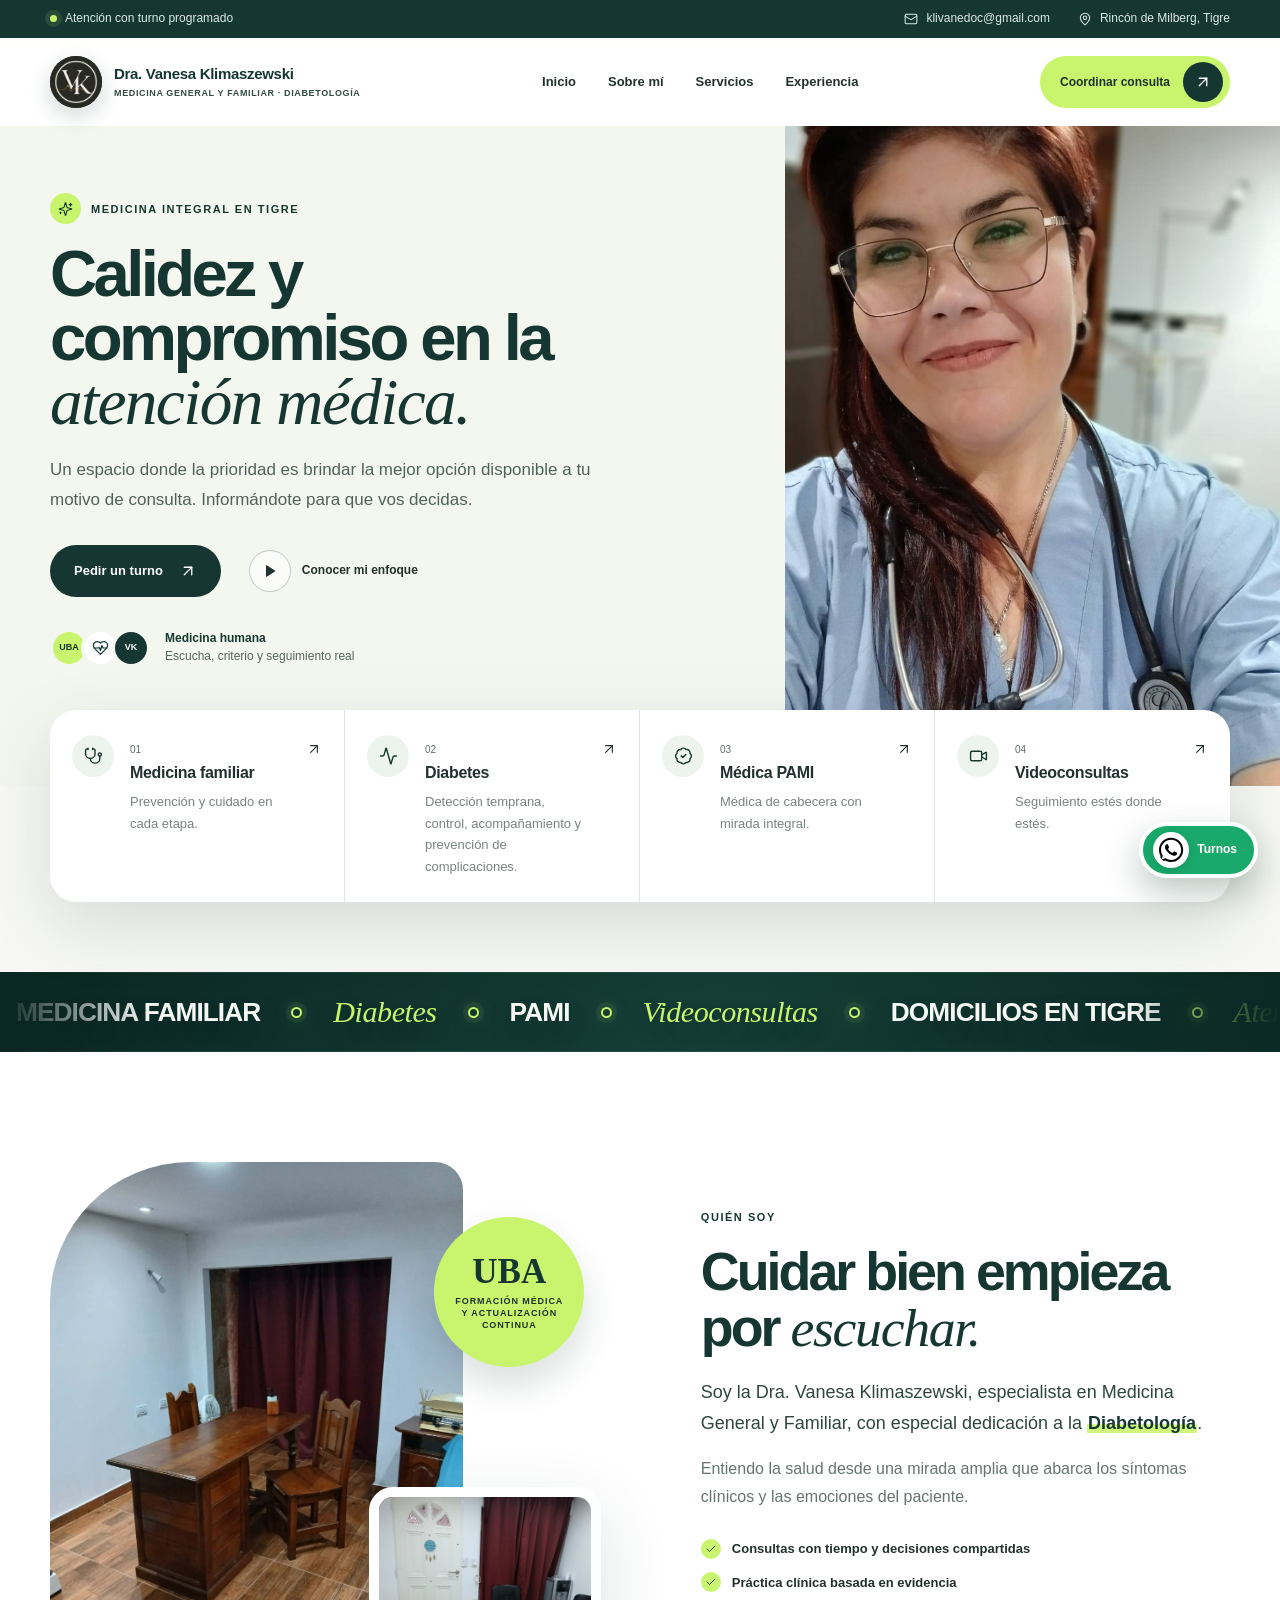
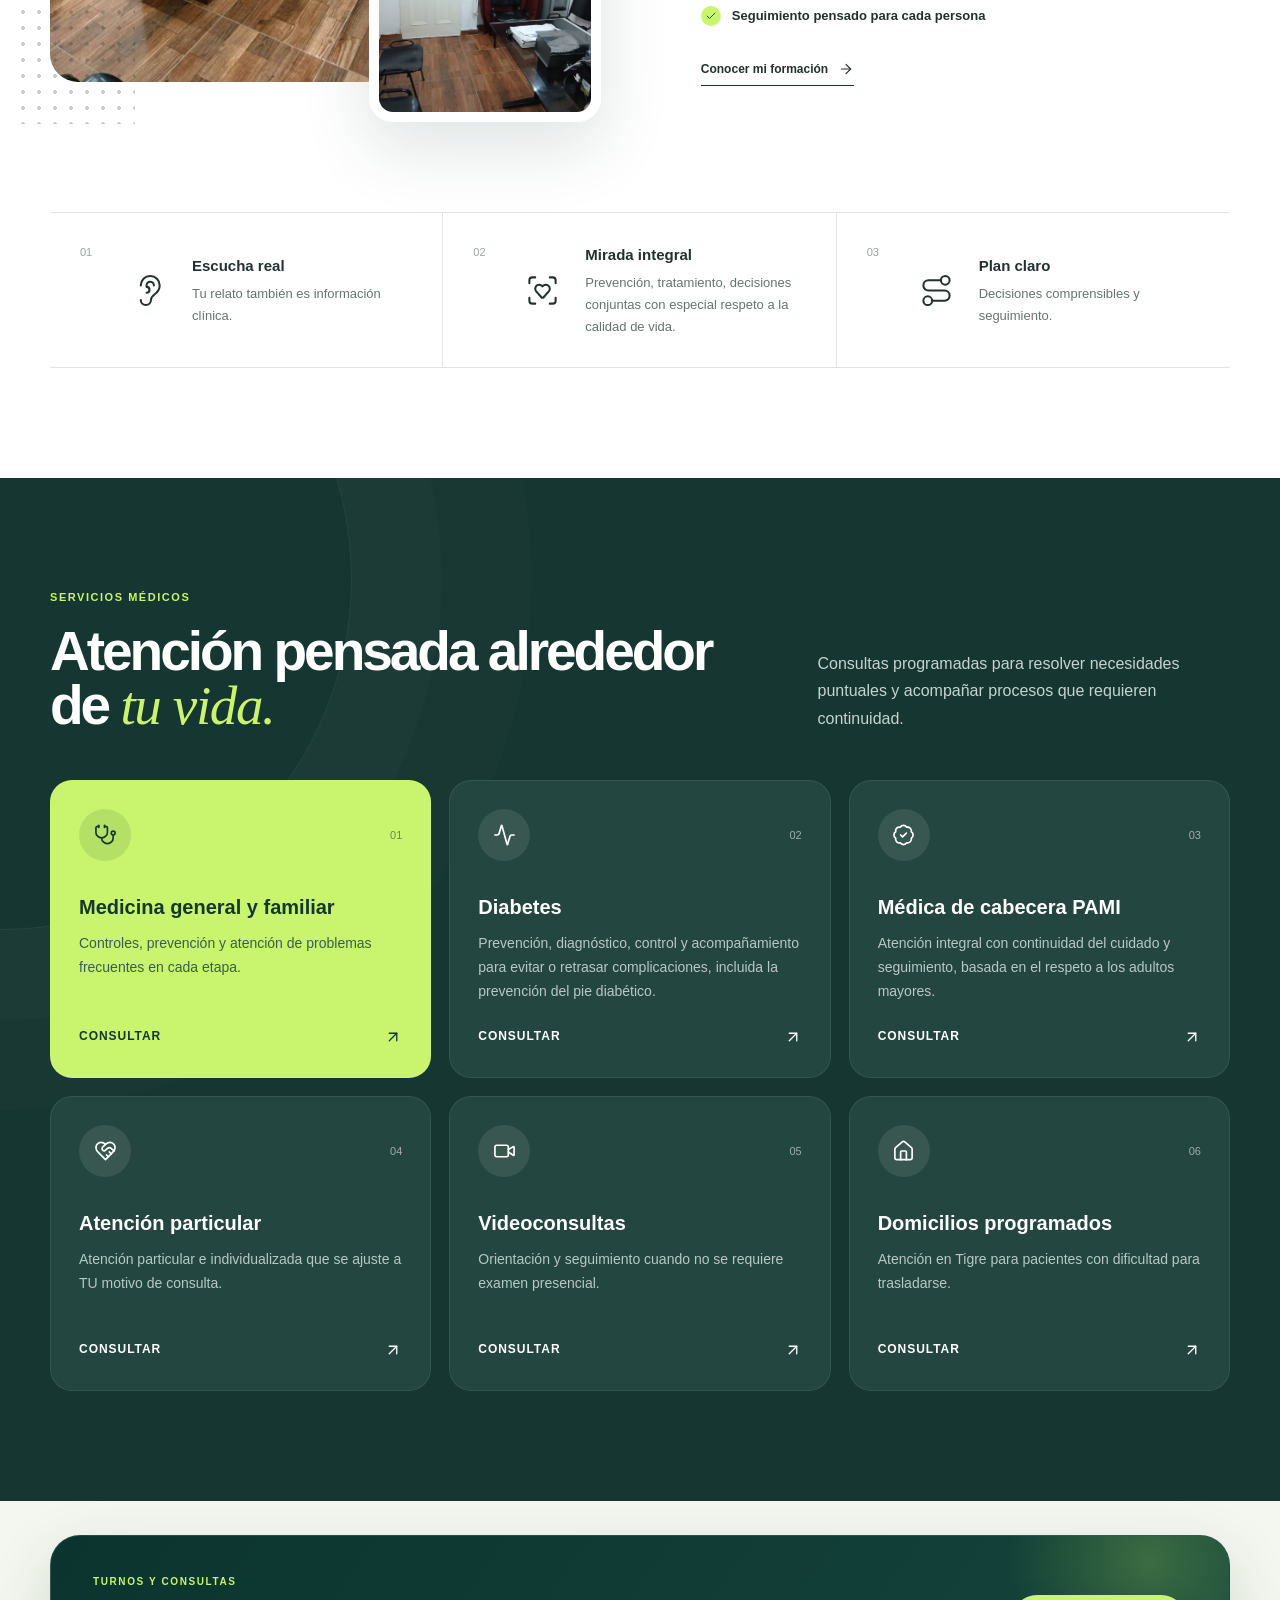
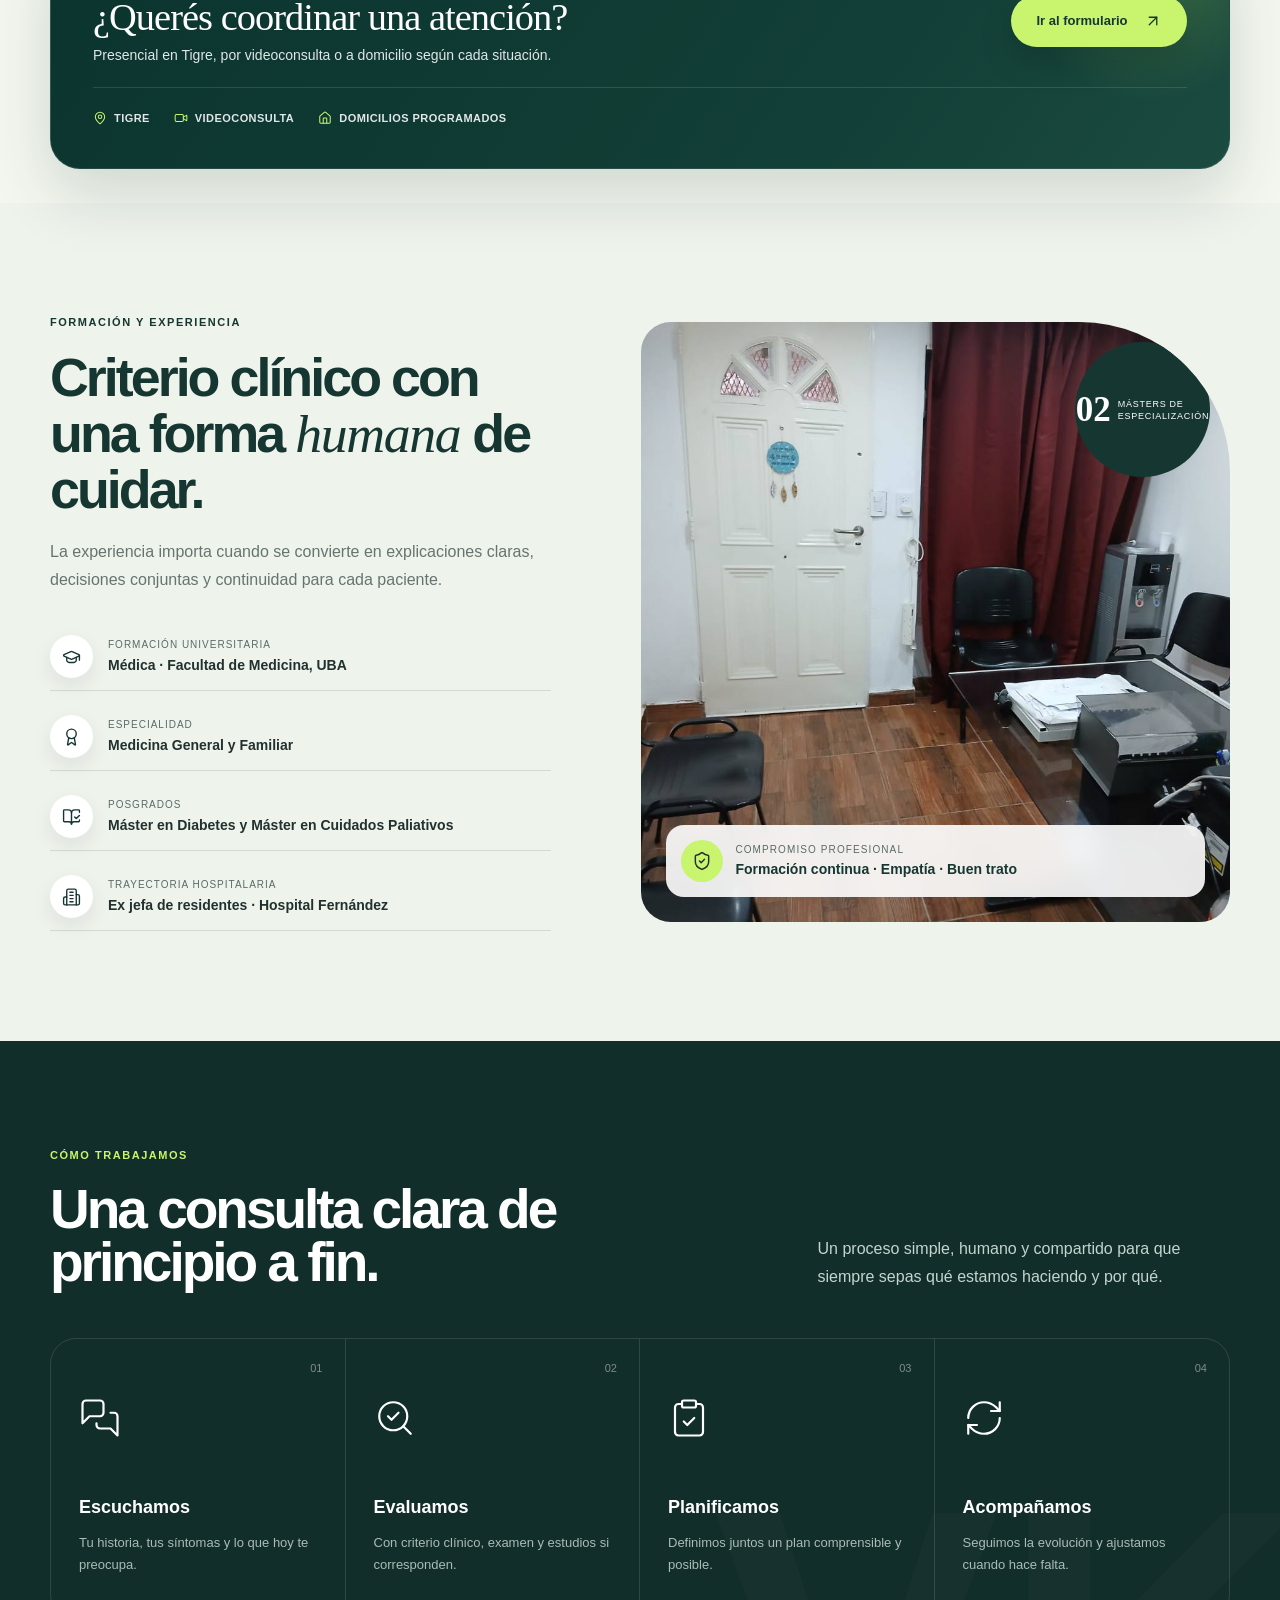
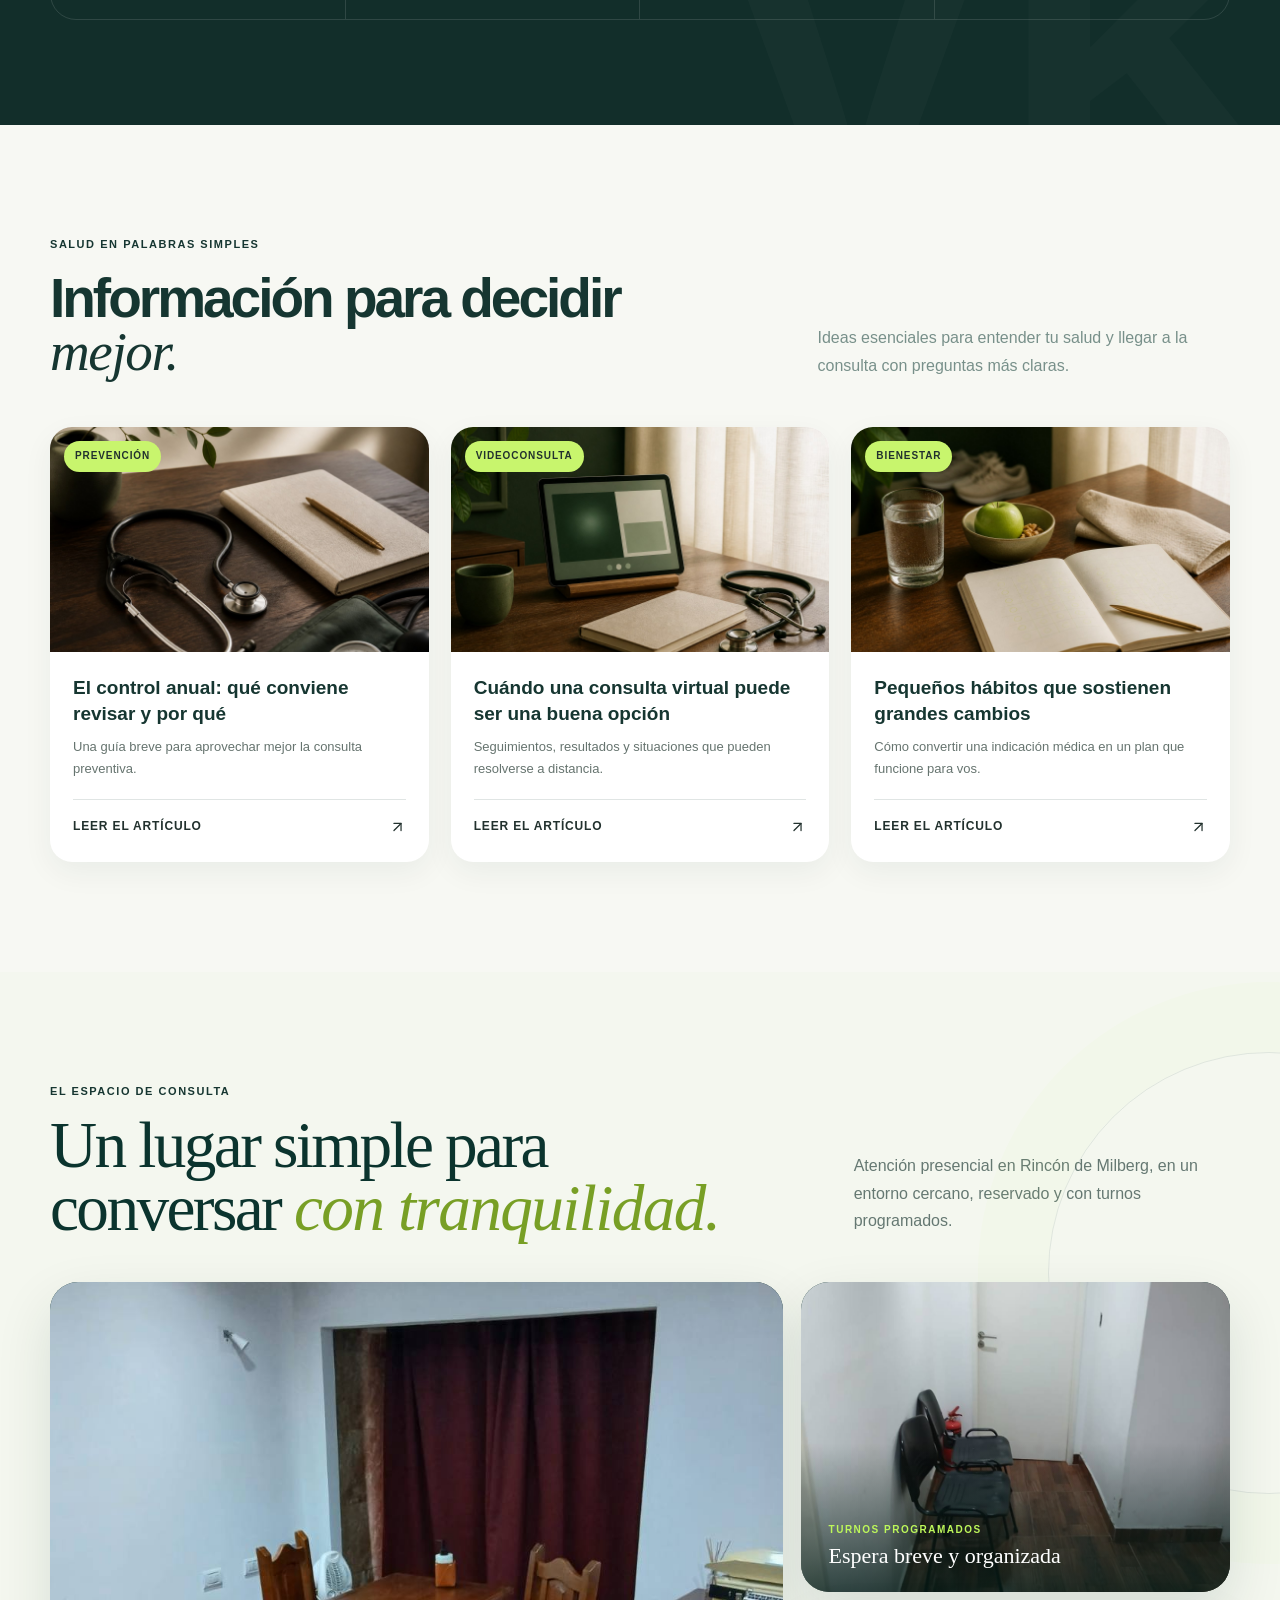
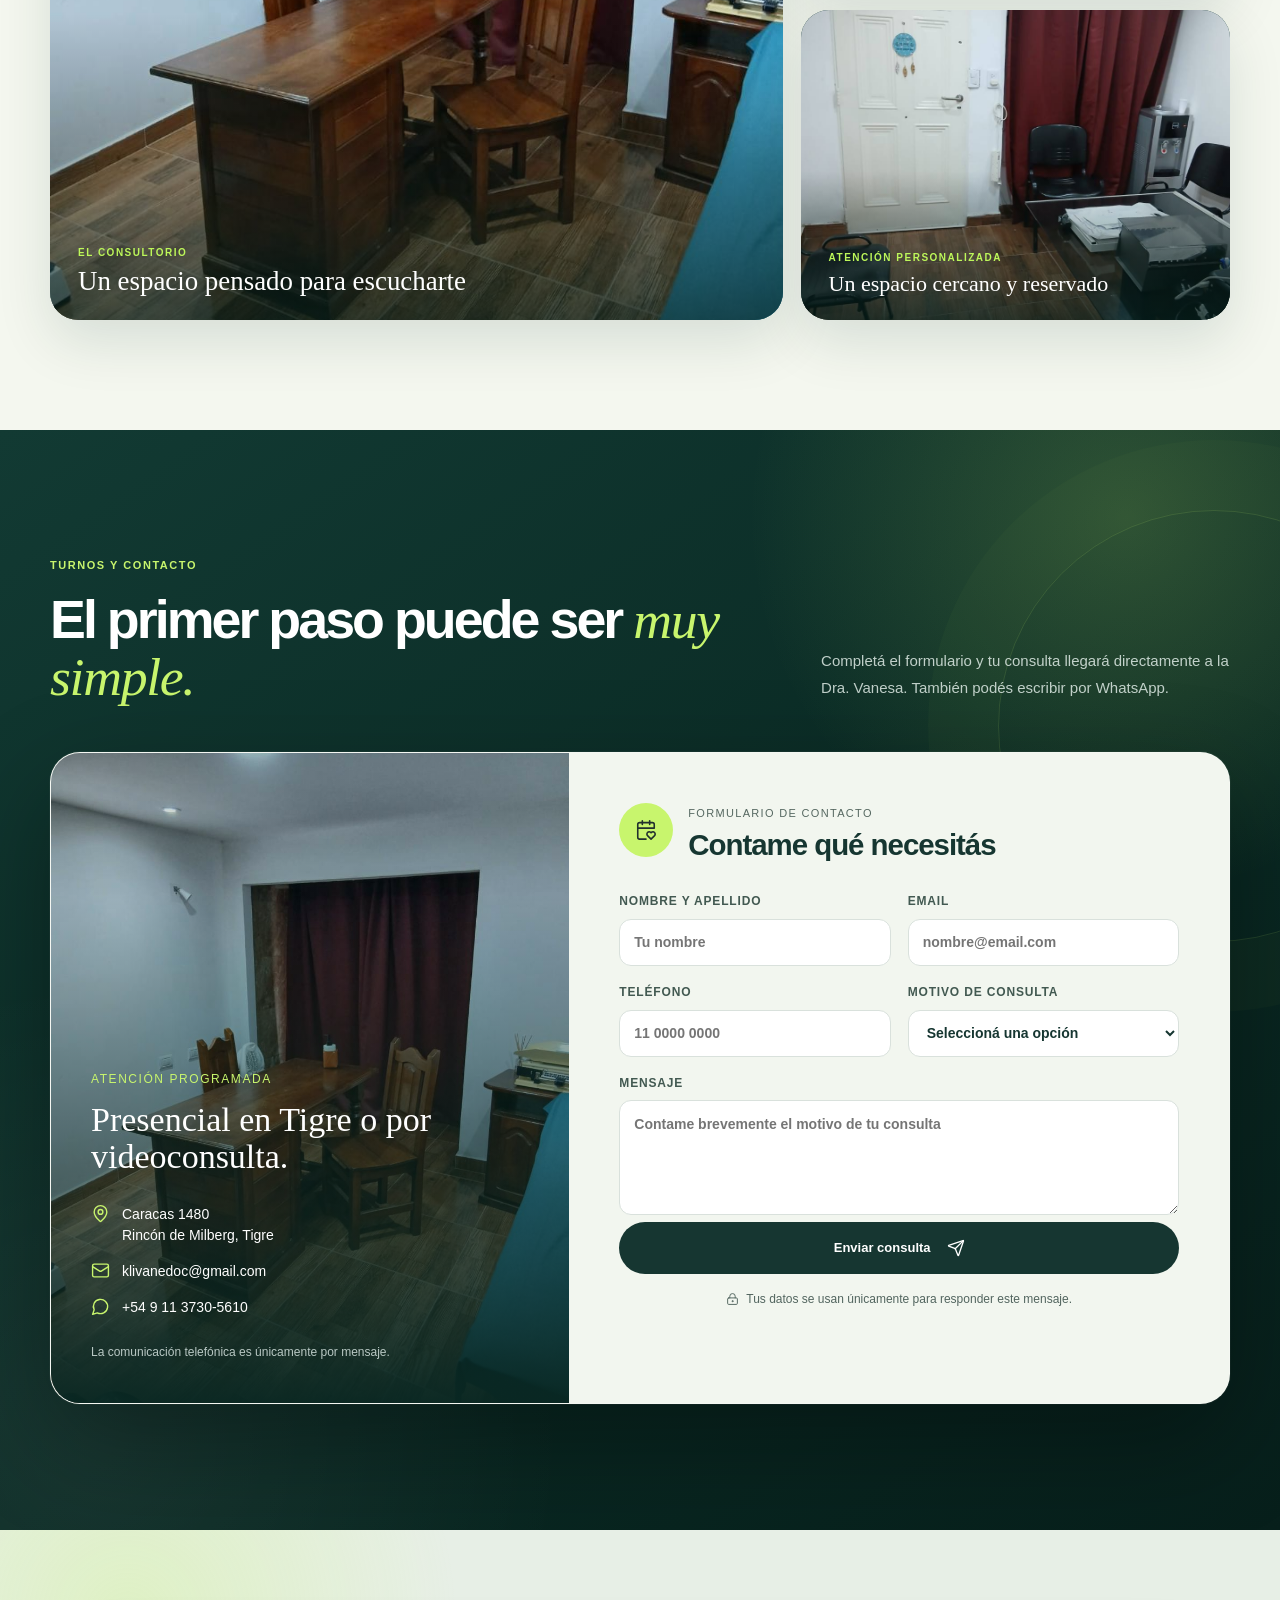
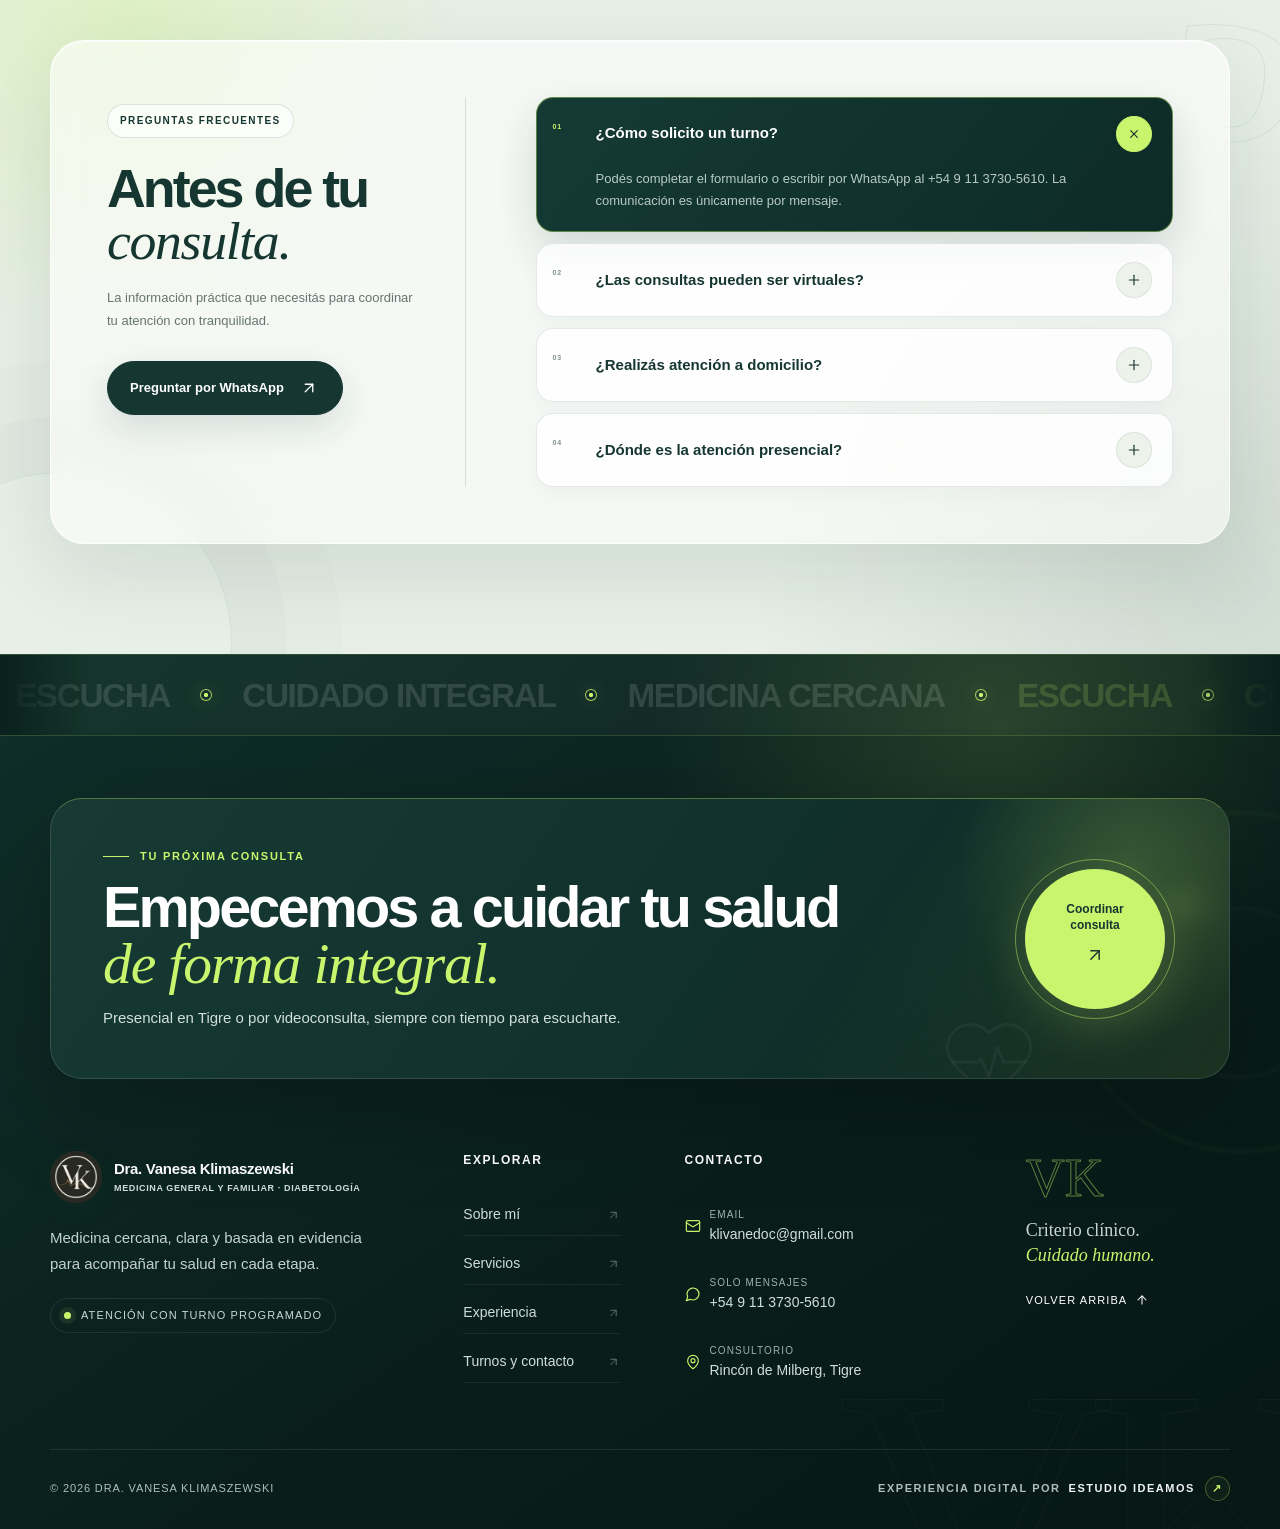
==== index.html @ eef2e0a1 "Renovar caché del formulario" ====
<!doctype html>
<html lang="es-AR">
<head>
<!-- Sitio diseñado y desarrollado por Estudio Ideamos: https://ideamos.com.ar/ -->
<meta charset="utf-8">
<meta name="viewport" content="width=device-width,initial-scale=1">
<title>Dra. Vanesa Klimaszewski | Medicina General, Familiar y Diabetología en Tigre</title>
<meta name="description" content="Atención médica integral en Tigre con la Dra. Vanesa Klimaszewski: medicina familiar, diabetología, PAMI, videoconsultas y domicilios programados.">
<meta name="robots" content="index,follow,max-image-preview:large,max-snippet:-1,max-video-preview:-1">
<meta name="author" content="Dra. Vanesa Klimaszewski">
<meta name="creator" content="Estudio Ideamos">
<meta name="theme-color" content="#173a35">
<meta name="referrer" content="strict-origin-when-cross-origin">
<meta http-equiv="Content-Security-Policy" content="default-src 'self'; base-uri 'self'; object-src 'none'; frame-ancestors 'none'; form-action 'self' mailto: https://formularios.doctoravanesaklima.com.ar; connect-src 'self' https://formularios.doctoravanesaklima.com.ar; img-src 'self' data:; script-src 'self' 'unsafe-inline'; style-src 'self' 'unsafe-inline'; upgrade-insecure-requests">
<link rel="canonical" href="https://doctoravanesaklima.com.ar/">
<link rel="alternate" type="text/plain" href="https://doctoravanesaklima.com.ar/llms.txt" title="Información del sitio para asistentes de IA">
<link rel="sitemap" type="application/xml" href="https://doctoravanesaklima.com.ar/sitemap.xml">
<meta property="og:type" content="website">
<meta property="og:locale" content="es_AR">
<meta property="og:site_name" content="Dra. Vanesa Klimaszewski">
<meta property="og:url" content="https://doctoravanesaklima.com.ar/">
<meta property="og:title" content="Dra. Vanesa Klimaszewski | Medicina integral en Tigre">
<meta property="og:description" content="Medicina general, familiar y diabetología con atención presencial en Tigre y por videoconsulta.">
<meta property="og:image" content="https://doctoravanesaklima.com.ar/assets/dra-vanesa-real-2026.jpg">
<meta property="og:image:width" content="960">
<meta property="og:image:height" content="1280">
<meta property="og:image:alt" content="Dra. Vanesa Klimaszewski">
<meta name="twitter:card" content="summary_large_image">
<meta name="twitter:title" content="Dra. Vanesa Klimaszewski | Medicina integral en Tigre">
<meta name="twitter:description" content="Medicina general, familiar y diabetología con atención presencial en Tigre y por videoconsulta.">
<meta name="twitter:image" content="https://doctoravanesaklima.com.ar/assets/dra-vanesa-real-2026.jpg">
<link rel="icon" href="assets/logo-vk-premium.png">
<link rel="preload" as="image" href="assets/dra-vanesa-real-2026.jpg" type="image/jpeg" fetchpriority="high">
<link rel="stylesheet" href="mednix.css?v=20260901-4">
<script type="application/ld+json">{"@context":"https://schema.org","@graph":[{"@type":["Physician","MedicalClinic"],"@id":"https://doctoravanesaklima.com.ar/#consultorio","name":"Dra. Vanesa Klimaszewski","url":"https://doctoravanesaklima.com.ar/","image":"https://doctoravanesaklima.com.ar/assets/dra-vanesa-real-2026.jpg","email":"mailto:klivanedoc@gmail.com","telephone":"+54 9 11 3730-5610","address":{"@type":"PostalAddress","streetAddress":"Caracas 1480","addressLocality":"Rincón de Milberg","addressRegion":"Buenos Aires","addressCountry":"AR"},"areaServed":{"@type":"City","name":"Tigre"},"medicalSpecialty":["Medicina General","Medicina Familiar","Diabetología"],"availableService":[{"@type":"Service","name":"Medicina general y familiar"},{"@type":"Service","name":"Atención y seguimiento de diabetes"},{"@type":"Service","name":"Médica de cabecera PAMI"},{"@type":"Service","name":"Videoconsultas"},{"@type":"Service","name":"Domicilios programados en Tigre"}]},{"@type":"WebSite","@id":"https://doctoravanesaklima.com.ar/#sitio","url":"https://doctoravanesaklima.com.ar/","name":"Dra. Vanesa Klimaszewski","inLanguage":"es-AR","publisher":{"@id":"https://doctoravanesaklima.com.ar/#consultorio"},"creator":{"@type":"Organization","name":"Estudio Ideamos","url":"https://ideamos.com.ar/"}}]}</script>
<script src="assets/lucide.min.js" defer></script>
<script src="script.js?v=20260901-2" defer></script>
</head>
<body>
<a class="skip-link" href="#contenido">Ir al contenido</a>
<div class="topbar"><div class="container topbar-inner"><p><span></span> Atención con turno programado</p><div><a href="mailto:klivanedoc@gmail.com"><i data-lucide="mail"></i> klivanedoc@gmail.com</a><a href="https://maps.google.com/?q=Caracas+1480+Rincon+de+Milberg+Tigre" target="_blank" rel="noopener noreferrer"><i data-lucide="map-pin"></i> Rincón de Milberg, Tigre</a></div></div></div>
<header class="site-header"><div class="container header-inner">
<a class="brand" href="#inicio" aria-label="Dra. Vanesa Klimaszewski, inicio"><span class="brand-mark"><img src="assets/logo-vk-premium.png" alt="" width="512" height="512" decoding="async"></span><span><strong>Dra. Vanesa <b>Klimaszewski</b></strong><small>Medicina general y familiar · Diabetología</small></span></a>
<nav class="main-nav" id="mobile-navigation" aria-label="Navegación principal">
  <div class="desktop-nav-links"><a href="#inicio">Inicio</a><a href="#sobre-mi">Sobre mí</a><a href="#servicios">Servicios</a><a href="#experiencia">Experiencia</a></div>
  <div class="mobile-menu-grid" aria-hidden="true"></div>
  <div class="mobile-menu-orbit" aria-hidden="true"><i></i><i></i></div>
  <div class="mobile-menu-top"><a class="mobile-menu-brand" href="#inicio"><span class="brand-mark"><img src="assets/logo-vk-premium.png" alt="" width="512" height="512" decoding="async"></span><span><strong>Dra. Vanesa Klimaszewski</strong><small>Medicina general y familiar · Diabetología</small></span></a></div>
  <ol class="mobile-menu-list">
    <li style="--menu-index:0"><a href="#inicio"><small>01</small><span>Inicio</span><i>↗</i></a></li>
    <li style="--menu-index:1"><a href="#sobre-mi"><small>02</small><span>Sobre mí</span><i>↗</i></a></li>
    <li style="--menu-index:2"><a href="#servicios"><small>03</small><span>Servicios</span><i>↗</i></a></li>
    <li style="--menu-index:3"><a href="#experiencia"><small>04</small><span>Experiencia</span><i>↗</i></a></li>
    <li style="--menu-index:4"><a href="#contacto"><small>05</small><span>Turnos y contacto</span><i>↗</i></a></li>
  </ol>
  <a class="mobile-menu-contact" href="https://wa.me/5491137305610?text=Hola%20Dra.%20Vanesa%2C%20quisiera%20consultar%20por%20un%20turno." target="_blank" rel="noopener noreferrer"><span><small>Turnos por mensaje</small>Coordinar consulta</span><i data-lucide="arrow-up-right"></i></a>
  <div class="mobile-menu-foot" aria-hidden="true"><span>ESCUCHA Y CERCANÍA</span><i></i><span>MEDICINA INTEGRAL</span></div>
</nav>
<a class="header-cta" href="#contacto"><span>Coordinar consulta</span><i data-lucide="arrow-up-right"></i></a><button class="menu-toggle" type="button" aria-label="Abrir menú" aria-expanded="false" aria-controls="mobile-navigation"><span></span><span></span><span></span></button>
</div></header>
<main id="contenido">
<section class="hero hero-real-photo" id="inicio"><div class="hero-picture" aria-hidden="true"><img src="assets/dra-vanesa-real-2026.jpg" alt="" width="960" height="1280" decoding="async" fetchpriority="high"></div><div class="hero-orb orb-one"></div><div class="hero-orb orb-two"></div><div class="container hero-inner">
<div class="hero-copy" data-reveal><div class="kicker"><span><i data-lucide="sparkles"></i></span> Medicina integral en Tigre</div><h1>Calidez y compromiso en la <em>atención médica.</em></h1><p>Un espacio donde la prioridad es brindar la mejor opción disponible a tu motivo de consulta. Informándote para que vos decidas.</p><div class="hero-actions"><a class="button button-dark" href="#contacto">Pedir un turno <i data-lucide="arrow-up-right"></i></a><a class="button-link" href="#sobre-mi"><span><i data-lucide="play"></i></span> Conocer mi enfoque</a></div><div class="trust-row"><div class="mini-portraits" aria-hidden="true"><span>UBA</span><span><i data-lucide="heart-pulse"></i></span><span>VK</span></div><p><strong>Medicina humana</strong><br>Escucha, criterio y seguimiento real</p></div></div>
<div class="hero-float hero-float-top" data-float><span><i data-lucide="calendar-check"></i></span><p><small>Modalidad</small><strong>Presencial y online</strong></p></div><div class="hero-float hero-float-bottom" data-float><strong>2</strong><p>másters de<br>especialización</p></div><div class="seal"><i data-lucide="heart-handshake"></i><span>CUIDADO<br>INTEGRAL</span></div>
</div></section>
<section class="quick-services" aria-label="Servicios destacados"><div class="container quick-grid">
<a href="#servicios" data-reveal><span class="quick-icon"><i data-lucide="stethoscope"></i></span><div><small>01</small><h2>Medicina familiar</h2><p>Prevención y cuidado en cada etapa.</p></div><i data-lucide="arrow-up-right"></i></a>
<a href="#servicios" data-reveal><span class="quick-icon"><i data-lucide="activity"></i></span><div><small>02</small><h2>Diabetes</h2><p>Detección temprana, control, acompañamiento y prevención de complicaciones.</p></div><i data-lucide="arrow-up-right"></i></a>
<a href="#servicios" data-reveal><span class="quick-icon"><i data-lucide="badge-check"></i></span><div><small>03</small><h2>Médica PAMI</h2><p>Médica de cabecera con mirada integral.</p></div><i data-lucide="arrow-up-right"></i></a>
<a href="#contacto" data-reveal><span class="quick-icon"><i data-lucide="video"></i></span><div><small>04</small><h2>Videoconsultas</h2><p>Seguimiento estés donde estés.</p></div><i data-lucide="arrow-up-right"></i></a>
</div></section>
<section class="marquee marquee-premium" aria-label="Áreas de atención"><div class="marquee-track"><div class="marquee-group"><span>Medicina familiar</span><i></i><span>Diabetes</span><i></i><span>PAMI</span><i></i><span>Videoconsultas</span><i></i><span>Domicilios en Tigre</span><i></i><span>Atención particular</span><i></i></div><div class="marquee-group" aria-hidden="true"><span>Medicina familiar</span><i></i><span>Diabetes</span><i></i><span>PAMI</span><i></i><span>Videoconsultas</span><i></i><span>Domicilios en Tigre</span><i></i><span>Atención particular</span><i></i></div></div></section>
<section class="section about" id="sobre-mi"><div class="container about-grid">
<div class="about-visual" data-reveal><div class="about-main"><img src="assets/consultorio-real-escritorio.jpg" alt="Consultorio de la Dra. Vanesa Klimaszewski" width="960" height="1280" loading="lazy" decoding="async"></div><div class="about-detail"><img src="assets/consultorio-real-espera.jpg" alt="Sector real de espera del consultorio" width="960" height="1280" loading="lazy" decoding="async"></div><div class="experience-badge"><strong>UBA</strong><span>Formación médica<br>y actualización continua</span></div><div class="dot-pattern"></div></div>
<div class="section-copy" data-reveal><div class="section-label">Quién soy</div><h2>Cuidar bien empieza por <em>escuchar.</em></h2><p class="lead">Soy la Dra. Vanesa Klimaszewski, especialista en Medicina General y Familiar, con especial dedicación a la <strong class="diabetology-highlight">Diabetología</strong>.</p><p>Entiendo la salud desde una mirada amplia que abarca los síntomas clínicos y las emociones del paciente.</p><ul class="check-list"><li><i data-lucide="check"></i> Consultas con tiempo y decisiones compartidas</li><li><i data-lucide="check"></i> Práctica clínica basada en evidencia</li><li><i data-lucide="check"></i> Seguimiento pensado para cada persona</li></ul><a class="text-link" href="#experiencia">Conocer mi formación <i data-lucide="arrow-right"></i></a></div>
</div><div class="container principles" data-reveal><article><span>01</span><i data-lucide="ear"></i><div><h3>Escucha real</h3><p>Tu relato también es información clínica.</p></div></article><article><span>02</span><i data-lucide="scan-heart"></i><div><h3>Mirada integral</h3><p>Prevención, tratamiento, decisiones conjuntas con especial respeto a la calidad de vida.</p></div></article><article><span>03</span><i data-lucide="route"></i><div><h3>Plan claro</h3><p>Decisiones comprensibles y seguimiento.</p></div></article></div></section>
<section class="section services" id="servicios"><div class="container"><div class="section-heading" data-reveal><div><div class="section-label light">Servicios médicos</div><h2>Atención pensada alrededor de <em>tu vida.</em></h2></div><p>Consultas programadas para resolver necesidades puntuales y acompañar procesos que requieren continuidad.</p></div><div class="service-grid">
<article class="service-card featured" data-reveal><div class="card-top"><span><i data-lucide="stethoscope"></i></span><small>01</small></div><h3>Medicina general y familiar</h3><p>Controles, prevención y atención de problemas frecuentes en cada etapa.</p><a href="#contacto">Consultar <i data-lucide="arrow-up-right"></i></a></article>
<article class="service-card" data-reveal><div class="card-top"><span><i data-lucide="activity"></i></span><small>02</small></div><h3>Diabetes</h3><p>Prevención, diagnóstico, control y acompañamiento para evitar o retrasar complicaciones, incluida la prevención del pie diabético.</p><a href="#contacto">Consultar <i data-lucide="arrow-up-right"></i></a></article>
<article class="service-card" data-reveal><div class="card-top"><span><i data-lucide="badge-check"></i></span><small>03</small></div><h3>Médica de cabecera PAMI</h3><p>Atención integral con continuidad del cuidado y seguimiento, basada en el respeto a los adultos mayores.</p><a href="#contacto">Consultar <i data-lucide="arrow-up-right"></i></a></article>
<article class="service-card" data-reveal><div class="card-top"><span><i data-lucide="heart-handshake"></i></span><small>04</small></div><h3>Atención particular</h3><p>Atención particular e individualizada que se ajuste a TU motivo de consulta.</p><a href="#contacto">Consultar <i data-lucide="arrow-up-right"></i></a></article>
<article class="service-card" data-reveal><div class="card-top"><span><i data-lucide="video"></i></span><small>05</small></div><h3>Videoconsultas</h3><p>Orientación y seguimiento cuando no se requiere examen presencial.</p><a href="#contacto">Consultar <i data-lucide="arrow-up-right"></i></a></article>
<article class="service-card" data-reveal><div class="card-top"><span><i data-lucide="house"></i></span><small>06</small></div><h3>Domicilios programados</h3><p>Atención en Tigre para pacientes con dificultad para trasladarse.</p><a href="#contacto">Consultar <i data-lucide="arrow-up-right"></i></a></article>
</div></div></section>
<section class="contact-bridge" aria-label="Acceso rápido a turnos"><div class="container contact-bridge-inner" data-reveal><div class="contact-bridge-copy"><span>Turnos y consultas</span><h2>¿Querés coordinar una atención?</h2><p>Presencial en Tigre, por videoconsulta o a domicilio según cada situación.</p></div><a class="button contact-bridge-button" href="#contacto">Ir al formulario <i data-lucide="arrow-up-right"></i></a><div class="contact-bridge-details"><span><i data-lucide="map-pin"></i>Tigre</span><span><i data-lucide="video"></i>Videoconsulta</span><span><i data-lucide="house"></i>Domicilios programados</span></div></div></section>
<section class="section experience" id="experiencia"><div class="container experience-grid">
<div class="experience-copy" data-reveal><div class="section-label">Formación y experiencia</div><h2>Criterio clínico con una forma <em>humana</em> de cuidar.</h2><p>La experiencia importa cuando se convierte en explicaciones claras, decisiones conjuntas y continuidad para cada paciente.</p><div class="credentials"><div><span><i data-lucide="graduation-cap"></i></span><p><small>Formación universitaria</small><strong>Médica · Facultad de Medicina, UBA</strong></p></div><div><span><i data-lucide="award"></i></span><p><small>Especialidad</small><strong>Medicina General y Familiar</strong></p></div><div><span><i data-lucide="book-open-check"></i></span><p><small>Posgrados</small><strong>Máster en Diabetes y Máster en Cuidados Paliativos</strong></p></div><div><span><i data-lucide="building-2"></i></span><p><small>Trayectoria hospitalaria</small><strong>Ex jefa de residentes · Hospital Fernández</strong></p></div></div></div>
<div class="experience-visual" data-reveal><img src="assets/consultorio-real-espera.jpg" alt="Espacio de atención del consultorio" width="960" height="1280" loading="lazy" decoding="async"><div class="experience-caption"><span><i data-lucide="shield-check"></i></span><p><small>Compromiso profesional</small><strong>Formación continua · Empatía · Buen trato</strong></p></div><div class="experience-number"><strong>02</strong><span>másters de<br>especialización</span></div></div>
</div></section>
<section class="process-section"><div class="container"><div class="section-heading dark" data-reveal><div><div class="section-label light">Cómo trabajamos</div><h2>Una consulta clara de principio a fin.</h2></div><p>Un proceso simple, humano y compartido para que siempre sepas qué estamos haciendo y por qué.</p></div><div class="process-grid"><article data-reveal><span>01</span><i data-lucide="messages-square"></i><h3>Escuchamos</h3><p>Tu historia, tus síntomas y lo que hoy te preocupa.</p></article><article data-reveal><span>02</span><i data-lucide="search-check"></i><h3>Evaluamos</h3><p>Con criterio clínico, examen y estudios si corresponden.</p></article><article data-reveal><span>03</span><i data-lucide="clipboard-check"></i><h3>Planificamos</h3><p>Definimos juntos un plan comprensible y posible.</p></article><article data-reveal><span>04</span><i data-lucide="refresh-cw"></i><h3>Acompañamos</h3><p>Seguimos la evolución y ajustamos cuando hace falta.</p></article></div></div></section>
<section class="section insights" id="articulos"><div class="container"><div class="section-heading" data-reveal><div><div class="section-label">Salud en palabras simples</div><h2>Información para decidir <em>mejor.</em></h2></div><p>Ideas esenciales para entender tu salud y llegar a la consulta con preguntas más claras.</p></div><div class="insight-grid"><article data-reveal><div class="insight-image"><img src="assets/articulo-control-anual-2026.jpg" alt="Composición editorial sobre el control preventivo" width="1536" height="1024" loading="lazy" decoding="async"><span>Prevención</span></div><div><h3>El control anual: qué conviene revisar y por qué</h3><p>Una guía breve para aprovechar mejor la consulta preventiva.</p><a href="articulos/control-anual.html">Leer el artículo <i data-lucide="arrow-up-right"></i></a></div></article><article data-reveal><div class="insight-image"><img src="assets/articulo-videoconsulta-2026.jpg" alt="Composición editorial sobre videoconsulta" width="1536" height="1024" loading="lazy" decoding="async"><span>Videoconsulta</span></div><div><h3>Cuándo una consulta virtual puede ser una buena opción</h3><p>Seguimientos, resultados y situaciones que pueden resolverse a distancia.</p><a href="articulos/consulta-virtual.html">Leer el artículo <i data-lucide="arrow-up-right"></i></a></div></article><article data-reveal><div class="insight-image"><img src="assets/articulo-habitos-saludables-2026.jpg" alt="Composición editorial sobre hábitos saludables" width="1536" height="1024" loading="lazy" decoding="async"><span>Bienestar</span></div><div><h3>Pequeños hábitos que sostienen grandes cambios</h3><p>Cómo convertir una indicación médica en un plan que funcione para vos.</p><a href="articulos/habitos-saludables.html">Leer el artículo <i data-lucide="arrow-up-right"></i></a></div></article></div></div></section>
<section class="section clinic-gallery" id="consultorio"><div class="container"><div class="clinic-gallery-head" data-reveal><div><div class="section-label">El espacio de consulta</div><h2>Un lugar simple para conversar <em>con tranquilidad.</em></h2></div><p>Atención presencial en Rincón de Milberg, en un entorno cercano, reservado y con turnos programados.</p></div><div class="clinic-gallery-grid"><figure class="clinic-gallery-main" data-reveal><img src="assets/consultorio-real-escritorio.jpg" alt="Consultorio de la Dra. Vanesa con su escritorio y mobiliario real" width="960" height="1280" loading="lazy" decoding="async"><figcaption><span>El consultorio</span><strong>Un espacio pensado para escucharte</strong></figcaption></figure><figure data-reveal><img src="assets/consultorio-real-pasillo.jpg" alt="Pasillo real del consultorio" width="960" height="1280" loading="lazy" decoding="async"><figcaption><span>Turnos programados</span><strong>Espera breve y organizada</strong></figcaption></figure><figure data-reveal><img src="assets/consultorio-real-espera.jpg" alt="Espacio de consulta cálido y reservado" width="960" height="1280" loading="lazy" decoding="async"><figcaption><span>Atención personalizada</span><strong>Un espacio cercano y reservado</strong></figcaption></figure></div></div></section>
<section class="section appointment" id="contacto"><div class="container appointment-heading" data-reveal><div><div class="section-label">Turnos y contacto</div><h2>El primer paso puede ser <em>muy simple.</em></h2></div><p class="appointment-intro">Completá el formulario y tu consulta llegará directamente a la Dra. Vanesa. También podés escribir por WhatsApp.</p></div><div class="container appointment-grid">
<aside class="contact-aside" data-reveal><img src="assets/consultorio-real-escritorio.jpg" alt="Consultorio real de la Dra. Vanesa Klimaszewski" width="960" height="1280" loading="lazy" decoding="async"><div class="aside-overlay"></div><div class="aside-content"><p>Atención programada</p><h3>Presencial en Tigre o por videoconsulta.</h3><ul><li><i data-lucide="map-pin"></i><span>Caracas 1480<br>Rincón de Milberg, Tigre</span></li><li><i data-lucide="mail"></i><a href="mailto:klivanedoc@gmail.com">klivanedoc@gmail.com</a></li><li><i data-lucide="message-circle"></i><a href="https://wa.me/5491137305610?text=Hola%20Dra.%20Vanesa%2C%20quisiera%20consultar%20por%20un%20turno." target="_blank" rel="noopener noreferrer">+54 9 11 3730-5610</a></li></ul><small>La comunicación telefónica es únicamente por mensaje.</small></div></aside>
<div class="form-panel" data-reveal><div class="form-title"><span><i data-lucide="calendar-heart"></i></span><div><small>Formulario de contacto</small><h3>Contame qué necesitás</h3></div></div><form id="contact-form" action="https://formularios.doctoravanesaklima.com.ar/contacto.php" method="post" enctype="text/plain" data-endpoint="https://formularios.doctoravanesaklima.com.ar/contacto.php"><div class="honeypot" aria-hidden="true"><label>No completar este campo<input type="text" name="website" tabindex="-1" autocomplete="off"></label></div><input type="hidden" name="form_started_at" value=""><div class="form-grid"><label>Nombre y apellido<input type="text" name="Nombre" autocomplete="name" placeholder="Tu nombre" minlength="3" maxlength="90" required></label><label>Email<input type="email" name="email" autocomplete="email" placeholder="nombre@email.com" maxlength="190" required></label><label>Teléfono<input type="tel" name="Teléfono" autocomplete="tel" placeholder="11 0000 0000" minlength="6" maxlength="30" inputmode="tel" required></label><label>Motivo de consulta<select name="Motivo" required><option value="" selected disabled>Seleccioná una opción</option><option>Medicina familiar</option><option>Diabetes</option><option>PAMI</option><option>Videoconsulta</option><option>Domicilio en Tigre</option><option>Recetas particulares</option><option>Otra consulta</option></select></label><label class="full">Mensaje<textarea name="Mensaje" rows="4" placeholder="Contame brevemente el motivo de tu consulta" minlength="10" maxlength="2500" required></textarea></label></div><button class="button button-dark submit-button" type="submit">Enviar consulta <i data-lucide="send"></i></button><p class="form-status" id="form-status" role="status" aria-live="polite"></p><p class="form-note"><i data-lucide="lock-keyhole"></i> Tus datos se usan únicamente para responder este mensaje.</p></form></div>
</div></section>
<section class="section faq" id="preguntas"><div class="container faq-grid"><div class="faq-intro" data-reveal><div class="section-label">Preguntas frecuentes</div><h2>Antes de tu <em>consulta.</em></h2><p>La información práctica que necesitás para coordinar tu atención con tranquilidad.</p><a class="button button-outline" href="https://wa.me/5491137305610?text=Hola%20Dra.%20Vanesa%2C%20quisiera%20hacer%20una%20consulta." target="_blank" rel="noopener noreferrer">Preguntar por WhatsApp <i data-lucide="arrow-up-right"></i></a></div><div class="faq-list" data-reveal><details open><summary>¿Cómo solicito un turno?<span><i data-lucide="plus"></i></span></summary><p>Podés completar el formulario o escribir por WhatsApp al +54 9 11 3730-5610. La comunicación es únicamente por mensaje.</p></details><details><summary>¿Las consultas pueden ser virtuales?<span><i data-lucide="plus"></i></span></summary><p>Sí. Si el motivo no requiere examen físico, se puede coordinar una videoconsulta.</p></details><details><summary>¿Realizás atención a domicilio?<span><i data-lucide="plus"></i></span></summary><p>Sí, se coordinan domicilios programados en Tigre para personas con dificultad para trasladarse.</p></details><details><summary>¿Dónde es la atención presencial?<span><i data-lucide="plus"></i></span></summary><p>En Caracas 1480, Rincón de Milberg, Tigre, siempre con turno programado.</p></details></div></div></section>
</main>
<footer class="premium-footer" id="pie">
  <div class="footer-ambient" aria-hidden="true"><span></span><span></span><span></span></div>
  <div class="footer-marquee" aria-hidden="true"><div class="footer-marquee-track"><div>Escucha <i></i> Cuidado integral <i></i> Medicina cercana <i></i></div><div>Escucha <i></i> Cuidado integral <i></i> Medicina cercana <i></i></div></div></div>
  <div class="container footer-action" data-reveal>
    <div class="footer-action-copy"><div class="footer-kicker"><span></span> Tu próxima consulta</div><h2>Empecemos a cuidar tu salud <em>de forma integral.</em></h2><p>Presencial en Tigre o por videoconsulta, siempre con tiempo para escucharte.</p></div>
    <a class="footer-action-button" href="#contacto" aria-label="Coordinar una consulta"><span>Coordinar<br>consulta</span><i data-lucide="arrow-up-right"></i><b></b></a>
    <div class="footer-action-mark" aria-hidden="true"><i data-lucide="heart-pulse"></i></div>
  </div>
  <div class="container footer-main">
    <div class="footer-brand premium-brand" data-reveal><a class="brand" href="#inicio"><span class="brand-mark"><img src="assets/logo-vk-premium.png" alt="" width="512" height="512" decoding="async"></span><span><strong>Dra. Vanesa <b>Klimaszewski</b></strong><small>Medicina general y familiar · Diabetología</small></span></a><p>Medicina cercana, clara y basada en evidencia para acompañar tu salud en cada etapa.</p><div class="footer-status"><i></i><span>Atención con turno programado</span></div></div>
    <nav class="footer-column" aria-label="Navegación del pie" data-reveal><h3>Explorar</h3><a href="#sobre-mi"><span>Sobre mí</span><i data-lucide="arrow-up-right"></i></a><a href="#servicios"><span>Servicios</span><i data-lucide="arrow-up-right"></i></a><a href="#experiencia"><span>Experiencia</span><i data-lucide="arrow-up-right"></i></a><a href="#contacto"><span>Turnos y contacto</span><i data-lucide="arrow-up-right"></i></a></nav>
    <div class="footer-column footer-contact" data-reveal><h3>Contacto</h3><a href="mailto:klivanedoc@gmail.com"><i data-lucide="mail"></i><span><small>Email</small>klivanedoc@gmail.com</span></a><a href="https://wa.me/5491137305610" target="_blank" rel="noopener noreferrer"><i data-lucide="message-circle"></i><span><small>Solo mensajes</small>+54 9 11 3730-5610</span></a><a href="https://maps.google.com/?q=Caracas+1480+Rincon+de+Milberg+Tigre" target="_blank" rel="noopener noreferrer"><i data-lucide="map-pin"></i><span><small>Consultorio</small>Rincón de Milberg, Tigre</span></a></div>
    <div class="footer-signature" data-reveal><span class="signature-monogram">VK</span><p>Criterio clínico.<br><em>Cuidado humano.</em></p><a href="#inicio">Volver arriba <i data-lucide="arrow-up"></i></a></div>
  </div>
  <div class="container footer-bottom"><p>© <span id="year"></span> Dra. Vanesa Klimaszewski</p><a class="ideamos-credit" href="https://ideamos.com.ar/" target="_blank" rel="noopener noreferrer" aria-label="Sitio ideado por Estudio Ideamos"><span>Experiencia digital por</span><strong>Estudio Ideamos</strong><i>↗</i></a></div>
</footer>
<a class="whatsapp-float" href="https://wa.me/5491137305610?text=Hola%20Dra.%20Vanesa%2C%20quisiera%20consultar%20por%20un%20turno." target="_blank" rel="noopener noreferrer" aria-label="Pedir turno por WhatsApp"><img src="assets/whatsapp.svg" alt=""><span>Turnos</span></a>
</body></html>
---- mednix.css ----
@import url('https://fonts.googleapis.com/css2?family=DM+Serif+Display:ital@0;1&family=Manrope:wght@400;500;600;700;800;900&display=swap');
:root{--ink:#163631;--ink-2:#234a43;--lime:#c8f56d;--sage:#dfeadf;--mint:#edf4ed;--cream:#f7f8f3;--white:#fff;--text:#22312e;--muted:#66746f;--line:rgba(22,54,49,.13);--shadow:0 24px 70px rgba(23,58,53,.14);--radius:28px;--serif:'DM Serif Display',Georgia,serif;--sans:'Manrope',Arial,sans-serif}
*{box-sizing:border-box}html{scroll-behavior:smooth;scroll-padding-top:100px}body{margin:0;background:var(--cream);color:var(--text);font-family:var(--sans);font-size:16px;line-height:1.65;overflow-x:hidden}body::selection{background:var(--lime);color:var(--ink)}img{display:block;max-width:100%}a{color:inherit;text-decoration:none}button,input,select,textarea{font:inherit}button,a{tap-highlight-color:transparent}.container{width:min(1180px,calc(100% - 48px));margin-inline:auto}.skip-link{position:fixed;top:10px;left:10px;z-index:1000;background:#fff;padding:10px 16px;transform:translateY(-150%)}.skip-link:focus{transform:none}.topbar{background:var(--ink);color:#dcebe7;font-size:12px}.topbar-inner{height:38px;display:flex;align-items:center;justify-content:space-between}.topbar p,.topbar-inner>div,.topbar a{display:flex;align-items:center;gap:8px;margin:0}.topbar-inner>div{gap:28px}.topbar svg{width:14px}.topbar p span{width:7px;height:7px;border-radius:50%;background:var(--lime);box-shadow:0 0 0 5px rgba(200,245,109,.11)}
.site-header{height:88px;background:rgba(255,255,255,.94);position:relative;z-index:50;transition:.35s;backdrop-filter:blur(14px)}.site-header.is-scrolled{position:fixed;inset:0 0 auto;height:76px;box-shadow:0 10px 35px rgba(16,47,42,.1)}.header-inner{height:100%;display:flex;align-items:center;justify-content:space-between;gap:28px}.brand{display:flex;align-items:center;gap:12px}.brand-mark{width:52px;height:52px;display:grid;place-items:center;border-radius:50%;background:var(--ink);overflow:hidden;box-shadow:0 8px 22px rgba(22,54,49,.19)}.brand-mark img{width:100%;height:100%;object-fit:cover}.brand>span:last-child{display:flex;flex-direction:column;line-height:1.18}.brand strong{font-size:15px;letter-spacing:-.02em}.brand strong b{font-weight:800}.brand small{text-transform:uppercase;letter-spacing:.15em;color:#78847f;font-size:8px;font-weight:700;margin-top:5px}.main-nav{display:flex;align-items:center;gap:32px;font-size:13px;font-weight:700}.main-nav a{position:relative;padding:28px 0}.main-nav a::after{content:'';position:absolute;left:0;bottom:22px;width:100%;height:2px;background:var(--ink);transform:scaleX(0);transform-origin:right;transition:transform .25s}.main-nav a:hover::after{transform:scaleX(1);transform-origin:left}.menu-close,.menu-toggle{display:none;border:0;background:none}.header-cta,.button{display:inline-flex;align-items:center;justify-content:center;gap:16px;border:0;border-radius:999px;font-weight:800;transition:transform .25s,background .25s,box-shadow .25s}.header-cta{background:var(--lime);padding:11px 12px 11px 22px;font-size:12px}.header-cta svg,.button svg{width:18px}.header-cta>svg{box-sizing:content-box;padding:9px;border-radius:50%;background:var(--ink);color:#fff}.header-cta:hover,.button:hover{transform:translateY(-3px);box-shadow:0 14px 28px rgba(22,54,49,.15)}
.hero{position:relative;min-height:660px;background:#eef2eb;isolation:isolate;overflow:hidden}.hero-picture{position:absolute;inset:0;z-index:-3}.hero-picture img{width:100%;height:100%;object-fit:cover;object-position:center}.hero::after{content:'';position:absolute;inset:0;z-index:-2;background:linear-gradient(90deg,rgba(247,249,244,.99) 0%,rgba(247,249,244,.92) 34%,rgba(247,249,244,.2) 61%,transparent 80%)}.hero-inner{min-height:660px;position:relative;display:flex;align-items:center;padding-block:58px 110px}.hero-copy{width:min(585px,54%);position:relative;z-index:2}.kicker,.section-label{display:flex;align-items:center;gap:10px;text-transform:uppercase;letter-spacing:.14em;font-size:11px;font-weight:800;color:var(--ink)}.kicker span{width:31px;height:31px;display:grid;place-items:center;border-radius:50%;background:var(--lime)}.kicker svg{width:15px}.hero h1,.section h2,.section-heading h2,.process-section h2{margin:18px 0 20px;color:var(--ink);font-size:clamp(3.25rem,5.1vw,4.55rem);line-height:.98;letter-spacing:-.055em;font-weight:800}.hero h1 em,.section h2 em,.section-heading h2 em{font-family:var(--serif);font-weight:400;color:var(--ink);letter-spacing:-.025em}.hero-copy>p{max-width:550px;margin:0;color:#4e625c;font-size:16px;line-height:1.75}.hero-actions{display:flex;align-items:center;gap:28px;margin-top:30px}.button{min-height:52px;padding:0 24px;font-size:13px}.button-dark{background:var(--ink);color:#fff}.button-dark:hover{background:#224b43}.button-link{display:flex;align-items:center;gap:11px;font-weight:800;font-size:12px}.button-link span{width:42px;height:42px;border:1px solid rgba(22,54,49,.25);border-radius:50%;display:grid;place-items:center;background:rgba(255,255,255,.62);transition:.25s}.button-link svg{width:14px;fill:var(--ink)}.button-link:hover span{background:var(--lime);border-color:var(--lime);transform:scale(1.07)}.trust-row{display:flex;align-items:center;gap:15px;margin-top:32px}.mini-portraits{display:flex}.mini-portraits span{width:38px;height:38px;margin-left:-7px;border-radius:50%;border:3px solid #f4f7f1;background:var(--ink);color:#fff;display:grid;place-items:center;font-size:9px;font-weight:800}.mini-portraits span:first-child{margin-left:0;background:var(--lime);color:var(--ink)}.mini-portraits span:nth-child(2){background:#fff;color:var(--ink)}.mini-portraits svg{width:17px}.trust-row p{margin:0!important;font-size:11px!important;line-height:1.45!important;color:#65736e!important}.trust-row strong{color:var(--ink)}.hero-float{position:absolute;display:flex;align-items:center;gap:11px;border:1px solid rgba(255,255,255,.72);background:rgba(255,255,255,.82);box-shadow:0 18px 45px rgba(36,62,57,.13);backdrop-filter:blur(16px);border-radius:18px;padding:12px 16px;animation:float 5s ease-in-out infinite}.hero-float-top{right:2.5%;top:28%}.hero-float-top>span{width:40px;height:40px;border-radius:50%;display:grid;place-items:center;background:var(--lime);color:var(--ink)}.hero-float svg{width:19px}.hero-float p{margin:0;display:flex;flex-direction:column;line-height:1.3}.hero-float small{font-size:9px;color:#74807c;text-transform:uppercase;letter-spacing:.1em}.hero-float strong{font-size:11px;color:var(--ink)}.hero-float-bottom{right:8%;bottom:19%;animation-delay:-2s}.hero-float-bottom>strong{font-family:var(--serif);font-size:34px;line-height:1;color:var(--ink)}.hero-float-bottom p{font-size:9px;text-transform:uppercase;letter-spacing:.08em}.seal{position:absolute;right:35%;top:13%;width:90px;height:90px;border-radius:50%;background:var(--lime);display:flex;flex-direction:column;align-items:center;justify-content:center;text-align:center;gap:5px;color:var(--ink);box-shadow:0 16px 40px rgba(22,54,49,.14);animation:pulseSeal 4s ease-in-out infinite}.seal svg{width:23px}.seal span{font-size:7px;line-height:1.25;letter-spacing:.12em;font-weight:800}.hero-orb{position:absolute;border:1px solid rgba(22,54,49,.09);border-radius:50%;z-index:-1}.orb-one{width:420px;height:420px;right:-120px;bottom:-220px}.orb-two{width:260px;height:260px;left:40%;top:-170px}
.quick-services{position:relative;z-index:5;margin-top:-76px}.quick-grid{display:grid;grid-template-columns:repeat(4,1fr);background:#fff;border-radius:26px;overflow:hidden;box-shadow:var(--shadow)}.quick-grid>a{min-height:150px;padding:25px 22px;display:grid;grid-template-columns:44px 1fr auto;gap:14px;align-items:start;border-right:1px solid var(--line);position:relative;transition:.35s}.quick-grid>a:last-child{border:0}.quick-grid>a:hover{background:var(--ink);color:#fff}.quick-icon{width:42px;height:42px;border-radius:50%;background:var(--mint);display:grid;place-items:center;color:var(--ink);transition:.3s}.quick-grid>a:hover .quick-icon{background:var(--lime)}.quick-icon svg{width:19px}.quick-grid>a>svg{width:16px;margin-top:2px}.quick-grid small{font-size:9px;color:#8a9692}.quick-grid h2{font-size:15px;line-height:1.25;margin:2px 0 8px;letter-spacing:-.02em}.quick-grid p{font-size:10px;color:#78847f;margin:0;line-height:1.5}.quick-grid>a:hover p,.quick-grid>a:hover small{color:#dce5e1}
.marquee{margin-top:70px;border-block:1px solid var(--line);overflow:hidden;background:#f1f4ed}.marquee-track{width:max-content;display:flex;animation:marquee 28s linear infinite}.marquee-group{display:flex;align-items:center;gap:28px;padding:19px 14px}.marquee span{font-family:var(--serif);font-size:23px;white-space:nowrap;color:var(--ink)}.marquee i{width:8px;height:8px;border-radius:50%;background:var(--lime);box-shadow:0 0 0 4px var(--ink)}
.section{padding:110px 0}.about{background:var(--white)}.about-grid{display:grid;grid-template-columns:1.02fr .98fr;gap:100px;align-items:center}.about-visual{min-height:570px;position:relative}.about-main{width:75%;height:520px;border-radius:140px 28px 28px 28px;overflow:hidden}.about-main img,.about-detail img{width:100%;height:100%;object-fit:cover}.about-detail{position:absolute;right:0;bottom:10px;width:42%;height:235px;border:10px solid #fff;border-radius:24px;overflow:hidden;box-shadow:var(--shadow)}.experience-badge{position:absolute;right:3%;top:55px;width:150px;height:150px;border-radius:50%;background:var(--lime);display:flex;flex-direction:column;align-items:center;justify-content:center;text-align:center;box-shadow:0 18px 35px rgba(22,54,49,.16)}.experience-badge strong{font-family:var(--serif);font-size:35px;color:var(--ink);line-height:1}.experience-badge span{font-size:8px;text-transform:uppercase;letter-spacing:.1em;font-weight:700;margin-top:6px}.dot-pattern{position:absolute;left:-35px;bottom:8px;width:120px;height:120px;color:var(--ink);opacity:.25;background-image:radial-gradient(currentColor 2px,transparent 2px);background-size:16px 16px}.section-copy h2,.experience h2,.appointment-heading h2,.faq h2{font-size:clamp(2.6rem,4.2vw,4rem);line-height:1.04}.section-copy p{color:var(--muted);margin:0 0 17px}.section-copy .lead{font-size:18px;color:#30453f;line-height:1.7}.check-list{list-style:none;padding:0;margin:28px 0;display:grid;gap:12px}.check-list li{font-size:13px;font-weight:700;display:flex;align-items:center;gap:11px}.check-list svg{width:20px;height:20px;padding:4px;border-radius:50%;background:var(--lime)}.text-link{display:inline-flex;align-items:center;gap:10px;padding-bottom:4px;border-bottom:1px solid var(--ink);font-size:12px;font-weight:800}.text-link svg{width:16px;transition:.25s}.text-link:hover svg{transform:translateX(5px)}.principles{display:grid;grid-template-columns:repeat(3,1fr);margin-top:80px;border-top:1px solid var(--line);border-bottom:1px solid var(--line)}.principles article{display:grid;grid-template-columns:36px 44px 1fr;gap:16px;padding:30px;border-right:1px solid var(--line);align-items:center}.principles article:last-child{border:0}.principles article>span{font-size:10px;color:#98a39f;align-self:start}.principles article>svg{width:35px;height:35px;stroke-width:1.4}.principles h3{margin:0 0 4px;font-size:15px}.principles p{margin:0;color:var(--muted);font-size:11px;line-height:1.5}
.services{background:var(--ink);color:#fff;position:relative;overflow:hidden}.services::before{content:'';position:absolute;width:700px;height:700px;border-radius:50%;border:1px solid rgba(255,255,255,.07);left:-350px;top:-250px;box-shadow:0 0 0 90px rgba(255,255,255,.015),0 0 0 180px rgba(255,255,255,.012)}.section-heading{display:grid;grid-template-columns:1.25fr .75fr;align-items:end;gap:80px;margin-bottom:48px}.section-heading h2{font-size:clamp(2.7rem,4.3vw,4.2rem);margin-bottom:0}.section-heading>p{margin:0;color:#78908a;max-width:460px}.services .section-heading h2,.section-heading.dark h2{color:#fff}.services .section-heading h2 em{color:var(--lime)}.section-label.light{color:var(--lime)}.service-grid{display:grid;grid-template-columns:repeat(3,1fr);gap:18px;position:relative}.service-card{background:#244640;border:1px solid rgba(255,255,255,.08);border-radius:22px;padding:28px;min-height:295px;display:flex;flex-direction:column;transition:.35s}.service-card.featured{background:var(--lime);color:var(--ink)}.service-card:hover{transform:translateY(-8px);background:#2d554c;box-shadow:0 24px 60px rgba(0,0,0,.2)}.service-card.featured:hover{background:#d7ff89}.card-top{display:flex;justify-content:space-between;align-items:center}.card-top span{width:52px;height:52px;border-radius:50%;display:grid;place-items:center;background:rgba(255,255,255,.09)}.featured .card-top span{background:rgba(22,54,49,.11)}.card-top svg{width:23px}.card-top small{font-size:10px;opacity:.55}.service-card h3{font-size:20px;line-height:1.25;margin:34px 0 12px}.service-card p{font-size:12px;color:#b8c8c4;margin:0 0 22px}.service-card.featured p{color:#3d5b54}.service-card a{display:flex;align-items:center;justify-content:space-between;margin-top:auto;font-size:11px;font-weight:800;text-transform:uppercase;letter-spacing:.08em}.service-card a svg{width:18px}
.experience{background:#eef3ec}.experience-grid{display:grid;grid-template-columns:.92fr 1.08fr;gap:90px;align-items:center}.experience-copy>p{color:var(--muted);max-width:560px}.credentials{display:grid;gap:12px;margin-top:30px}.credentials>div{display:flex;align-items:center;gap:15px;padding:12px 0;border-bottom:1px solid var(--line)}.credentials>div>span{width:43px;height:43px;border-radius:50%;background:#fff;display:grid;place-items:center;color:var(--ink);box-shadow:0 8px 20px rgba(22,54,49,.08)}.credentials svg{width:19px}.credentials p{display:flex;flex-direction:column;margin:0}.credentials small{font-size:9px;text-transform:uppercase;letter-spacing:.1em;color:#87928e}.credentials strong{font-size:12px}.experience-visual{height:600px;position:relative;border-radius:30px 150px 30px 30px;overflow:hidden}.experience-visual>img{width:100%;height:100%;object-fit:cover}.experience-caption{position:absolute;left:25px;bottom:25px;right:25px;background:rgba(255,255,255,.9);backdrop-filter:blur(12px);border-radius:18px;padding:15px;display:flex;align-items:center;gap:12px}.experience-caption>span{width:42px;height:42px;border-radius:50%;background:var(--lime);display:grid;place-items:center}.experience-caption svg{width:20px}.experience-caption p{margin:0;display:flex;flex-direction:column}.experience-caption small{font-size:8px;text-transform:uppercase;letter-spacing:.11em;color:#77847f}.experience-caption strong{font-size:12px;color:var(--ink)}.experience-number{position:absolute;right:20px;top:20px;width:135px;height:135px;border-radius:50%;display:flex;align-items:center;justify-content:center;gap:7px;background:var(--ink);color:#fff}.experience-number strong{font-family:var(--serif);font-size:35px}.experience-number span{font-size:7px;text-transform:uppercase;letter-spacing:.08em}
.process-section{padding:105px 0;background:#122e2a;color:#fff;position:relative;overflow:hidden}.process-section::after{content:'VK';position:absolute;right:-30px;bottom:-150px;font-size:430px;line-height:1;font-weight:800;color:rgba(255,255,255,.02)}.section-heading.dark p{color:#aec0bb}.process-grid{position:relative;z-index:1;display:grid;grid-template-columns:repeat(4,1fr);border:1px solid rgba(255,255,255,.12);border-radius:26px;overflow:hidden}.process-grid article{min-height:280px;padding:28px;border-right:1px solid rgba(255,255,255,.12);position:relative;transition:.35s}.process-grid article:last-child{border:0}.process-grid article:hover{background:var(--lime);color:var(--ink)}.process-grid article>span{position:absolute;right:22px;top:20px;font-size:10px;opacity:.45}.process-grid article>svg{width:42px;height:42px;stroke-width:1.25;margin:30px 0 45px}.process-grid h3{font-size:18px;margin:0 0 10px}.process-grid p{font-size:11px;color:#a9bcb7;margin:0}.process-grid article:hover p{color:#3f5a54}
.appointment{background:#fff}.appointment-heading{text-align:center;margin-bottom:50px}.appointment-heading .section-label{justify-content:center}.appointment-heading h2{margin-bottom:0}.appointment-grid{display:grid;grid-template-columns:.88fr 1.12fr;border-radius:30px;overflow:hidden;box-shadow:var(--shadow);background:#f1f5ef}.contact-aside{position:relative;min-height:650px;color:#fff;overflow:hidden}.contact-aside>img{position:absolute;inset:0;width:100%;height:100%;object-fit:cover}.aside-overlay{position:absolute;inset:0;background:linear-gradient(0deg,rgba(15,45,40,.97),rgba(15,45,40,.2) 75%)}.aside-content{position:absolute;inset:auto 40px 38px;z-index:1}.aside-content>p{font-size:9px;text-transform:uppercase;letter-spacing:.13em;color:var(--lime)}.aside-content h3{font-family:var(--serif);font-size:34px;line-height:1.08;font-weight:400;margin:8px 0 28px}.aside-content ul{list-style:none;padding:0;margin:0 0 20px;display:grid;gap:14px}.aside-content li{display:flex;gap:12px;align-items:flex-start;font-size:11px}.aside-content li>svg{width:17px;color:var(--lime);flex:0 0 auto}.aside-content>small{font-size:9px;color:#b9c8c4}.form-panel{padding:46px 50px}.form-title{display:flex;align-items:center;gap:15px;margin-bottom:28px}.form-title>span{width:52px;height:52px;border-radius:50%;background:var(--lime);display:grid;place-items:center}.form-title svg{width:22px}.form-title small{font-size:9px;text-transform:uppercase;letter-spacing:.12em;color:#7d8a85}.form-title h3{font-size:24px;margin:0;color:var(--ink)}.form-grid{display:grid;grid-template-columns:1fr 1fr;gap:17px}.form-grid label{font-size:10px;font-weight:800;text-transform:uppercase;letter-spacing:.07em;color:#556761}.form-grid .full{grid-column:1/-1}.form-grid input,.form-grid select,.form-grid textarea{width:100%;margin-top:7px;border:1px solid #d9e1dc;background:#fff;border-radius:12px;padding:13px 14px;font-size:12px;color:var(--ink);outline:0;text-transform:none;letter-spacing:0;transition:.25s}.form-grid input,.form-grid select{height:47px}.form-grid textarea{resize:vertical;min-height:102px}.form-grid input:focus,.form-grid select:focus,.form-grid textarea:focus{border-color:var(--ink);box-shadow:0 0 0 3px rgba(200,245,109,.42)}.consent{display:flex;gap:9px;align-items:flex-start;font-size:9px;color:#6d7b76;margin:17px 0}.consent input{accent-color:var(--ink);margin-top:3px}.submit-button{width:100%}.form-note{display:flex;justify-content:center;align-items:center;gap:7px;font-size:9px;color:#77847f;margin:13px 0 0}.form-note svg{width:13px}.honeypot{position:absolute!important;left:-9999px!important}
.insights{background:var(--cream)}.insight-grid{display:grid;grid-template-columns:repeat(3,1fr);gap:22px}.insight-grid article{background:#fff;border-radius:22px;overflow:hidden;transition:.35s;box-shadow:0 10px 30px rgba(22,54,49,.06)}.insight-grid article:hover{transform:translateY(-8px);box-shadow:var(--shadow)}.insight-image{height:225px;position:relative;overflow:hidden}.insight-image img{width:100%;height:100%;object-fit:cover;transition:transform .6s}.insight-grid article:hover img{transform:scale(1.06)}.insight-image span{position:absolute;left:14px;top:14px;background:var(--lime);border-radius:999px;padding:7px 11px;font-size:8px;font-weight:800;text-transform:uppercase;letter-spacing:.09em}.insight-grid article>div:last-child{padding:23px}.insight-grid h3{font-size:19px;line-height:1.35;margin:0 0 9px;color:var(--ink)}.insight-grid p{font-size:11px;color:var(--muted);margin:0 0 20px}.insight-grid a{display:flex;justify-content:space-between;align-items:center;padding-top:15px;border-top:1px solid var(--line);font-size:10px;font-weight:800;text-transform:uppercase;letter-spacing:.07em}.insight-grid a svg{width:17px}
.faq{background:#e7efe6}.faq-grid{display:grid;grid-template-columns:.75fr 1.25fr;gap:100px}.faq-intro h2{font-size:clamp(2.6rem,4.2vw,3.8rem)}.faq-intro p{color:var(--muted);margin-bottom:28px}.button-outline{border:1px solid var(--ink);color:var(--ink);background:transparent}.button-outline:hover{background:var(--ink);color:#fff}.faq-list details{border-bottom:1px solid rgba(22,54,49,.18)}.faq-list summary{list-style:none;cursor:pointer;padding:22px 0;display:flex;align-items:center;justify-content:space-between;gap:25px;font-size:15px;font-weight:800;color:var(--ink)}.faq-list summary::-webkit-details-marker{display:none}.faq-list summary span{width:34px;height:34px;border-radius:50%;background:#fff;display:grid;place-items:center;flex:0 0 auto;transition:.3s}.faq-list summary svg{width:16px}.faq-list details[open] summary span{background:var(--lime);transform:rotate(45deg)}.faq-list details p{margin:-5px 55px 22px 0;font-size:12px;color:var(--muted)}
footer{background:#0e2824;color:#dce7e4;padding:78px 0 24px}.footer-main{display:grid;grid-template-columns:1.5fr .65fr .9fr 1fr;gap:58px}.footer-main .brand strong{color:#fff}.footer-main .brand small{color:#9eb0ab}.footer-brand>p{max-width:310px;font-size:11px;color:#9eb0ab;margin:22px 0}.footer-main>div:not(:first-child){display:flex;flex-direction:column;gap:10px}.footer-main h3{color:#fff;font-size:13px;margin:0 0 11px}.footer-main a,.footer-main p{font-size:10px;color:#9eb0ab;margin:0}.footer-main a:hover{color:var(--lime)}.footer-cta{padding:22px;background:#173a35;border-radius:20px}.footer-cta>span{width:40px;height:40px;border-radius:50%;background:var(--lime);color:var(--ink);display:grid;place-items:center}.footer-cta svg{width:19px}.footer-cta>a{display:flex;align-items:center;justify-content:space-between;margin-top:auto!important;color:#fff!important;font-weight:800}.footer-bottom{border-top:1px solid rgba(255,255,255,.09);margin-top:58px;padding-top:22px;display:flex;justify-content:space-between}.footer-bottom p{font-size:9px;color:#82958f;margin:0}.whatsapp-float{position:fixed;right:22px;bottom:22px;z-index:40;background:#19a96b;color:#fff;border:4px solid #fff;border-radius:999px;height:56px;padding:0 17px 0 10px;display:flex;align-items:center;gap:8px;box-shadow:0 15px 35px rgba(10,50,35,.27);font-size:10px;font-weight:800;transition:.25s}.whatsapp-float img{width:31px;height:31px}.whatsapp-float:hover{transform:translateY(-5px)}
[data-reveal]{opacity:0;transform:translateY(28px);transition:opacity .7s ease,transform .7s cubic-bezier(.22,1,.36,1)}[data-reveal].is-visible{opacity:1;transform:none}.quick-grid [data-reveal]:nth-child(2),.service-grid [data-reveal]:nth-child(2),.process-grid [data-reveal]:nth-child(2){transition-delay:.08s}.quick-grid [data-reveal]:nth-child(3),.service-grid [data-reveal]:nth-child(3),.process-grid [data-reveal]:nth-child(3){transition-delay:.16s}.quick-grid [data-reveal]:nth-child(4),.service-grid [data-reveal]:nth-child(4),.process-grid [data-reveal]:nth-child(4){transition-delay:.24s}.service-grid [data-reveal]:nth-child(5){transition-delay:.32s}.service-grid [data-reveal]:nth-child(6){transition-delay:.4s}@keyframes float{0%,100%{transform:translateY(0)}50%{transform:translateY(-10px)}}@keyframes pulseSeal{0%,100%{transform:rotate(-4deg) scale(1)}50%{transform:rotate(2deg) scale(1.04)}}@keyframes marquee{to{transform:translateX(-50%)}}
@media(max-width:1050px){.main-nav{gap:19px}.hero{min-height:610px}.hero-inner{min-height:610px}.hero-copy{width:58%}.hero h1{font-size:3.65rem}.hero-float-top{display:none}.seal{right:31%;width:76px;height:76px}.quick-grid{grid-template-columns:1fr 1fr}.quick-grid>a:nth-child(2){border-right:0}.quick-grid>a:nth-child(-n+2){border-bottom:1px solid var(--line)}.about-grid,.experience-grid{gap:55px}.about-detail{width:46%}.section-heading{gap:40px}.footer-main{grid-template-columns:1.4fr .7fr .9fr}.footer-cta{display:none!important}}
@media(max-width:800px){.container{width:min(100% - 32px,650px)}.topbar{display:none}.site-header{height:74px}.brand-mark{width:45px;height:45px}.brand strong{font-size:13px}.brand small{font-size:7px}.header-cta{display:none}.menu-toggle{display:grid;place-items:center;width:42px;height:42px;border-radius:50%;background:var(--ink);color:#fff}.menu-toggle svg{width:18px}.main-nav{position:fixed;inset:0;z-index:100;background:var(--ink);color:#fff;flex-direction:column;justify-content:center;gap:5px;transform:translateX(100%);transition:.4s cubic-bezier(.22,1,.36,1)}.main-nav.is-open{transform:none}.main-nav a{font-family:var(--serif);font-size:32px;font-weight:400;padding:8px}.main-nav a::after{display:none}.menu-close{display:grid;place-items:center;position:absolute;right:22px;top:22px;width:44px;height:44px;border-radius:50%;background:var(--lime);color:var(--ink)}.hero{min-height:750px}.hero-picture{inset:auto 0 0;height:55%}.hero-picture img{object-position:68% center}.hero::after{background:linear-gradient(180deg,#f7f9f4 0%,#f7f9f4 47%,rgba(247,249,244,.12) 67%,transparent 84%)}.hero-inner{min-height:750px;display:block;padding-top:54px}.hero-copy{width:100%;max-width:540px}.hero h1{font-size:clamp(3rem,13vw,4.2rem);max-width:570px}.hero-copy>p{font-size:14px;max-width:500px}.hero-actions{margin-top:22px}.trust-row{margin-top:22px}.hero-float-bottom{right:16px;bottom:80px}.seal{right:18px;top:44%;width:76px;height:76px}.quick-services{margin-top:-42px}.quick-grid{grid-template-columns:1fr 1fr}.quick-grid>a{min-height:135px;padding:20px 16px;grid-template-columns:38px 1fr}.quick-grid>a>svg{display:none}.quick-icon{width:36px;height:36px}.marquee{margin-top:55px}.section{padding:82px 0}.about-grid,.experience-grid,.appointment-grid,.faq-grid{grid-template-columns:1fr;gap:55px}.about-visual{min-height:510px}.about-main{height:470px}.principles{grid-template-columns:1fr}.principles article{border-right:0;border-bottom:1px solid var(--line)}.principles article:last-child{border:0}.section-heading{grid-template-columns:1fr;gap:18px}.section-heading>p{font-size:13px}.service-grid{grid-template-columns:1fr 1fr}.service-card{min-height:270px}.experience-copy{order:1}.experience-visual{height:520px}.process-grid{grid-template-columns:1fr 1fr}.process-grid article:nth-child(2){border-right:0}.process-grid article:nth-child(-n+2){border-bottom:1px solid rgba(255,255,255,.12)}.contact-aside{min-height:500px}.insight-grid{grid-template-columns:1fr 1fr}.insight-grid article:last-child{grid-column:1/-1}.footer-main{grid-template-columns:1.4fr 1fr 1fr}.faq-grid{gap:35px}}
@media(max-width:560px){.container{width:calc(100% - 28px)}.hero{min-height:710px}.hero-inner{min-height:710px;padding-top:40px}.kicker{font-size:9px}.hero h1{font-size:2.85rem;margin:14px 0 16px;max-width:390px}.hero-copy>p{font-size:12px;line-height:1.65;max-width:360px}.hero-actions{gap:15px}.button{min-height:48px;padding:0 19px;font-size:11px}.button-link{font-size:10px}.button-link span{width:38px;height:38px}.trust-row{display:none}.hero-picture{height:50%}.hero-float-bottom{bottom:58px;padding:10px 13px}.seal{top:48%;right:16px;width:66px;height:66px}.quick-services{margin-top:-28px}.quick-grid{display:flex;overflow-x:auto;scroll-snap-type:x mandatory;border-radius:20px}.quick-grid>a{flex:0 0 78%;border:0!important;border-right:1px solid var(--line)!important;scroll-snap-align:start;min-height:125px}.marquee{margin-top:42px}.marquee span{font-size:20px}.section{padding:70px 0}.about-grid{gap:36px}.about-visual{min-height:420px}.about-main{width:83%;height:390px;border-radius:100px 22px 22px 22px}.about-detail{height:160px;border-width:7px}.experience-badge{width:110px;height:110px;top:35px}.experience-badge strong{font-size:28px}.section-copy h2,.experience h2,.appointment-heading h2,.faq h2,.section-heading h2{font-size:2.65rem}.section-copy .lead{font-size:15px}.principles{margin-top:55px}.principles article{padding:22px 12px;grid-template-columns:30px 36px 1fr}.service-grid{grid-template-columns:1fr}.service-card{min-height:255px}.experience-visual{height:450px;border-radius:25px 90px 25px 25px}.experience-number{width:110px;height:110px}.process-section{padding:75px 0}.process-grid{grid-template-columns:1fr}.process-grid article{min-height:225px;border-right:0!important;border-bottom:1px solid rgba(255,255,255,.12)!important}.process-grid article:last-child{border-bottom:0!important}.process-grid article>svg{margin:20px 0 32px}.appointment-heading{text-align:left}.appointment-heading .section-label{justify-content:flex-start}.contact-aside{min-height:460px}.aside-content{inset:auto 25px 27px}.aside-content h3{font-size:29px}.form-panel{padding:28px 20px}.form-grid{grid-template-columns:1fr}.form-grid .full{grid-column:auto}.insight-grid{grid-template-columns:1fr}.insight-grid article:last-child{grid-column:auto}.faq-grid{gap:25px}.footer-main{grid-template-columns:1fr 1fr;gap:38px}.footer-brand{grid-column:1/-1}.footer-bottom{flex-direction:column;gap:7px}.whatsapp-float{right:14px;bottom:14px;width:54px;padding:0;justify-content:center}.whatsapp-float span{display:none}}
@media(prefers-reduced-motion:reduce){html{scroll-behavior:auto}*,*::before,*::after{animation-duration:.01ms!important;animation-iteration-count:1!important;transition-duration:.01ms!important}.marquee-track{animation:none}[data-reveal]{opacity:1;transform:none}}
@media(min-width:801px){.hero-float-top{right:2.5%;top:58%}.hero-float-bottom{right:29%;bottom:14%}}
@media(max-width:800px){.hero-picture img{object-position:82% center}}
/* Premium footer 2026 */
.premium-footer{position:relative;isolation:isolate;overflow:hidden;background:#0a211e;color:#dce7e4;padding:0 0 24px}.premium-footer::before{content:"";position:absolute;inset:0;z-index:-3;background:radial-gradient(circle at 78% 8%,rgba(200,245,109,.13),transparent 27%),linear-gradient(145deg,#102f2a 0%,#091e1b 58%,#061714 100%)}.premium-footer::after{content:"VK";position:absolute;z-index:-2;right:-4vw;bottom:-10vw;color:transparent;-webkit-text-stroke:1px rgba(255,255,255,.035);font:400 min(30vw,430px)/.7 var(--serif);letter-spacing:-.08em;pointer-events:none}.footer-ambient span{position:absolute;border-radius:50%;filter:blur(2px);pointer-events:none}.footer-ambient span:nth-child(1){width:340px;height:340px;right:-130px;top:18%;border:1px solid rgba(200,245,109,.16);animation:footerOrbit 18s linear infinite}.footer-ambient span:nth-child(2){width:170px;height:170px;right:-45px;top:29%;border:1px solid rgba(255,255,255,.12);animation:footerOrbit 12s linear infinite reverse}.footer-ambient span:nth-child(3){width:9px;height:9px;right:91px;top:28%;background:var(--lime);box-shadow:0 0 28px 10px rgba(200,245,109,.22);animation:footerGlow 3s ease-in-out infinite}.footer-marquee{overflow:hidden;border-bottom:1px solid rgba(255,255,255,.09);background:rgba(255,255,255,.018)}.footer-marquee-track{display:flex;width:max-content;animation:footerMarquee 24s linear infinite}.footer-marquee-track>div{display:flex;align-items:center;gap:26px;padding:22px 13px;color:rgba(255,255,255,.14);font:400 32px/1 var(--serif);white-space:nowrap}.footer-marquee-track i{width:8px;height:8px;background:var(--lime);border-radius:50%;box-shadow:0 0 0 5px rgba(200,245,109,.09)}.footer-action{min-height:280px;margin-top:62px;padding:48px 52px;display:grid;grid-template-columns:minmax(0,1fr) 152px;align-items:center;gap:40px;position:relative;overflow:hidden;border:1px solid rgba(255,255,255,.11);border-radius:32px;background:linear-gradient(120deg,rgba(255,255,255,.075),rgba(255,255,255,.025));box-shadow:0 30px 100px rgba(0,0,0,.24);backdrop-filter:blur(12px)}.footer-action::before{content:"";position:absolute;width:360px;height:360px;border-radius:50%;right:-80px;top:-110px;background:radial-gradient(circle,rgba(200,245,109,.17),transparent 67%);animation:footerBreathe 5s ease-in-out infinite}.footer-action-copy{position:relative;z-index:2}.footer-kicker{display:flex;align-items:center;gap:11px;text-transform:uppercase;letter-spacing:.16em;color:var(--lime);font-size:9px;font-weight:800}.footer-kicker span{width:26px;height:1px;background:var(--lime)}.footer-action h2{max-width:740px;margin:13px 0 13px;color:#fff;font-size:clamp(2.5rem,4.5vw,4.45rem);line-height:.98;letter-spacing:-.05em}.footer-action h2 em{font:400 italic 1em/1 var(--serif);color:var(--lime);letter-spacing:-.02em}.footer-action-copy>p{max-width:530px;margin:0;color:#9fb1ac;font-size:12px}.footer-action-button{width:140px;height:140px;position:relative;z-index:2;border-radius:50%;display:flex;flex-direction:column;align-items:center;justify-content:center;gap:10px;background:var(--lime);color:var(--ink);font-size:10px;font-weight:800;line-height:1.3;text-align:center;box-shadow:0 18px 50px rgba(200,245,109,.17);transition:transform .45s cubic-bezier(.22,1,.36,1),box-shadow .35s}.footer-action-button::before,.footer-action-button::after{content:"";position:absolute;inset:-10px;border:1px solid rgba(200,245,109,.26);border-radius:50%;animation:footerRing 3.2s ease-out infinite}.footer-action-button::after{animation-delay:1.6s}.footer-action-button svg{width:20px;transition:transform .3s}.footer-action-button:hover{transform:scale(1.07) rotate(-3deg);box-shadow:0 25px 70px rgba(200,245,109,.25)}.footer-action-button:hover svg{transform:translate(4px,-4px)}.footer-action-mark{position:absolute;right:190px;bottom:-34px;width:100px;height:100px;color:rgba(255,255,255,.045)}.footer-action-mark svg{width:100%;height:100%;stroke-width:.7}.premium-footer .footer-main{display:grid;grid-template-columns:1.45fr .65fr 1.15fr .85fr;gap:65px;padding-top:72px;align-items:start}.premium-footer .footer-brand>p{max-width:340px;margin:22px 0;color:#91a49f;font-size:11px;line-height:1.7}.premium-footer .brand strong{color:#fff}.premium-footer .brand small{color:#8ea19c}.footer-status{display:inline-flex;align-items:center;gap:10px;padding:9px 13px;border:1px solid rgba(255,255,255,.09);border-radius:999px;color:#a9b9b5;font-size:8px;text-transform:uppercase;letter-spacing:.1em}.footer-status i{width:7px;height:7px;border-radius:50%;background:var(--lime);box-shadow:0 0 0 5px rgba(200,245,109,.08);animation:footerGlow 2.4s ease-in-out infinite}.premium-footer .footer-column{display:flex;flex-direction:column;gap:7px}.premium-footer .footer-column h3{margin:0 0 16px;color:#fff;font-size:9px;text-transform:uppercase;letter-spacing:.16em}.premium-footer .footer-column>a{min-height:32px;display:flex;align-items:center;justify-content:space-between;gap:9px;border-bottom:1px solid rgba(255,255,255,.065);color:#93a6a1;font-size:10px;transition:color .25s,padding .25s}.premium-footer .footer-column>a>svg{width:13px;opacity:.45;transition:transform .3s,opacity .3s}.premium-footer .footer-column>a:hover{padding-left:5px;color:var(--lime)}.premium-footer .footer-column>a:hover>svg{opacity:1;transform:translate(3px,-3px)}.premium-footer .footer-contact>a{justify-content:flex-start;border:0;min-height:44px}.premium-footer .footer-contact>a>svg{width:16px;opacity:1;color:var(--lime);flex:0 0 auto}.premium-footer .footer-contact a span{display:flex;flex-direction:column;line-height:1.35}.premium-footer .footer-contact small{font-size:7px;text-transform:uppercase;letter-spacing:.11em;color:#607670;margin-bottom:3px}.footer-signature{display:flex!important;flex-direction:column;align-items:flex-start;gap:13px!important}.signature-monogram{font:400 54px/1 var(--serif);color:transparent;-webkit-text-stroke:1px rgba(200,245,109,.48)}.footer-signature p{margin:0!important;color:#a7b8b3!important;font:400 15px/1.35 var(--serif)!important}.footer-signature p em{color:var(--lime)}.footer-signature>a{display:flex;align-items:center;gap:8px;margin-top:8px;color:#fff!important;font-size:9px!important;text-transform:uppercase;letter-spacing:.1em}.footer-signature>a svg{width:14px;transition:transform .3s}.footer-signature>a:hover svg{transform:translateY(-4px)}.premium-footer .footer-bottom{position:relative;margin-top:58px;padding-top:21px;border-top:1px solid rgba(255,255,255,.085);display:grid;grid-template-columns:1fr auto 36px;align-items:center;gap:20px}.premium-footer .footer-bottom p{margin:0;color:#61756f;font-size:8px;text-transform:uppercase;letter-spacing:.08em}.premium-footer .footer-bottom>a{width:36px;height:36px;border-radius:50%;display:grid;place-items:center;border:1px solid rgba(255,255,255,.12);color:var(--lime);transition:.3s}.premium-footer .footer-bottom>a:hover{background:var(--lime);color:var(--ink);transform:translateY(-4px)}
@keyframes footerMarquee{to{transform:translateX(-50%)}}@keyframes footerOrbit{to{transform:rotate(360deg)}}@keyframes footerGlow{50%{opacity:.45;transform:scale(.8)}}@keyframes footerBreathe{50%{transform:scale(1.18);opacity:.65}}@keyframes footerRing{0%{transform:scale(.82);opacity:0}32%{opacity:1}100%{transform:scale(1.28);opacity:0}}
@media(max-width:1050px){.premium-footer .footer-main{grid-template-columns:1.3fr .7fr 1fr}.footer-signature{display:none!important}}
@media(max-width:800px){.footer-action{min-height:320px;padding:38px;grid-template-columns:1fr 120px}.footer-action-button{width:112px;height:112px}.premium-footer .footer-main{grid-template-columns:1.2fr .8fr;gap:45px}.premium-brand{grid-column:1/-1}.footer-contact{grid-column:auto}.footer-marquee-track>div{font-size:26px}.premium-footer .footer-bottom{grid-template-columns:1fr 36px}.premium-footer .footer-bottom p:nth-child(2){display:none}}
@media(max-width:560px){.footer-action{margin-top:38px;padding:30px 23px 34px;grid-template-columns:1fr;gap:26px;border-radius:24px}.footer-action h2{font-size:2.55rem}.footer-action-button{width:108px;height:108px;justify-self:end}.footer-action-mark{right:18px;bottom:30px}.premium-footer .footer-main{grid-template-columns:1fr 1fr;gap:38px 24px;padding-top:55px}.premium-footer .premium-brand{grid-column:1/-1}.premium-footer .footer-contact{grid-column:1/-1}.premium-footer .footer-bottom{margin-top:45px}.footer-marquee-track>div{padding-block:17px;font-size:22px}.premium-footer::after{font-size:72vw;bottom:-8vw}}
/* Premium mobile navigation inspired by Ideamos interaction language */
.desktop-nav-links{display:flex;align-items:center;gap:32px}.mobile-menu-grid,.mobile-menu-orbit,.mobile-menu-top,.mobile-menu-list,.mobile-menu-contact,.mobile-menu-foot{display:none}
@media(max-width:800px){
  .site-header{z-index:120}.header-inner>.brand{position:relative;z-index:1}.desktop-nav-links{display:none}.menu-toggle{z-index:123;position:relative;display:block;width:48px;height:48px;flex:0 0 48px;border:1px solid rgba(22,54,49,.18);border-radius:50%;background:rgba(255,255,255,.78);color:var(--ink);backdrop-filter:blur(14px);box-shadow:0 8px 24px rgba(22,54,49,.1);overflow:hidden;transition:background .35s,border-color .35s,transform .25s!important}.menu-toggle:active{transform:scale(.92)}.menu-toggle:focus-visible{outline:2px solid var(--lime);outline-offset:3px}.menu-toggle span{position:absolute;left:50%;width:23px;height:2px;margin-left:-11.5px;background:currentColor;border-radius:3px;transform-origin:50%;transition:transform .52s cubic-bezier(.16,1,.3,1),opacity .22s,width .32s,margin .32s!important}.menu-toggle span:first-child{top:15px}.menu-toggle span:nth-child(2){top:23px;width:16px;margin-left:-4.5px}.menu-toggle span:nth-child(3){top:31px}.menu-toggle.is-open{color:var(--ink);background:var(--lime);border-color:var(--lime);box-shadow:0 10px 30px rgba(200,245,109,.18)}.menu-toggle.is-open span:first-child{transform:translateY(8px) rotate(45deg)}.menu-toggle.is-open span:nth-child(2){opacity:0;width:0}.menu-toggle.is-open span:nth-child(3){transform:translateY(-8px) rotate(-45deg)}
  .main-nav{position:fixed;inset:0;z-index:121;width:100vw;height:100dvh;min-height:100svh;padding:max(17px,env(safe-area-inset-top)) max(20px,env(safe-area-inset-right)) max(17px,env(safe-area-inset-bottom)) max(20px,env(safe-area-inset-left));display:grid;grid-template-rows:auto minmax(0,1fr) auto auto;gap:0;color:#fff;background:radial-gradient(circle at 108% 10%,rgba(200,245,109,.16),transparent 34%),radial-gradient(circle at -10% 94%,rgba(200,245,109,.08),transparent 38%),#071d1a;clip-path:inset(0 0 100%);visibility:hidden;pointer-events:none;transform:none;overflow:hidden auto;overscroll-behavior:contain;isolation:isolate;transition:clip-path .56s cubic-bezier(.76,0,.24,1),visibility 0s linear .56s!important}.main-nav.is-open{clip-path:inset(0);visibility:visible;pointer-events:auto;transition:clip-path .66s cubic-bezier(.16,1,.3,1),visibility 0s!important}.main-nav.is-closing{clip-path:inset(0 0 100%);visibility:visible;pointer-events:none}.main-nav a{padding:0}.mobile-menu-grid{display:block;position:absolute;inset:0;z-index:-2;opacity:.12;background-image:linear-gradient(rgba(255,255,255,.12) 1px,transparent 1px),linear-gradient(90deg,rgba(255,255,255,.12) 1px,transparent 1px);background-size:48px 48px;mask-image:linear-gradient(135deg,#000,transparent 75%)}.mobile-menu-orbit{display:block;position:absolute;z-index:-1;top:14%;right:-155px;width:320px;aspect-ratio:1;border:1px solid rgba(200,245,109,.22);border-radius:50%;animation:mobileMenuOrbit 18s linear infinite}.mobile-menu-orbit::before,.mobile-menu-orbit::after,.mobile-menu-orbit i{content:"";position:absolute;border:1px solid rgba(255,255,255,.08);border-radius:50%}.mobile-menu-orbit::before{inset:36px}.mobile-menu-orbit::after{inset:80px;border-color:rgba(200,245,109,.22)}.mobile-menu-orbit i:first-child{width:8px;height:8px;top:30px;left:46px;border:0;background:var(--lime);box-shadow:0 0 24px var(--lime)}.mobile-menu-orbit i:last-child{inset:50% -18%;border-width:1px 0 0;border-radius:0}.mobile-menu-top{display:flex;position:relative;z-index:2;min-height:58px;padding-right:66px;align-items:center;justify-content:space-between;border-bottom:1px solid rgba(255,255,255,.12);opacity:0;transform:translateY(-14px);transition:opacity .38s,transform .5s cubic-bezier(.16,1,.3,1)!important}.mobile-menu-brand{display:flex;align-items:center;gap:9px}.mobile-menu-brand .brand-mark{width:39px;height:39px}.mobile-menu-brand>span:last-child{display:flex;flex-direction:column;line-height:1.2}.mobile-menu-brand strong{font-size:10px;color:#fff}.mobile-menu-brand small{margin-top:3px;color:#7f948e;font-size:6px;text-transform:uppercase;letter-spacing:.12em}.mobile-menu-label,.mobile-menu-foot span{color:#718680;font-size:7px;font-weight:700;letter-spacing:.2em}.mobile-menu-list{display:block;position:relative;z-index:2;width:100%;max-width:680px;margin:auto;padding:clamp(10px,2.5dvh,26px) 0;list-style:none;border-top:1px solid rgba(255,255,255,.12)}.mobile-menu-list li{opacity:0;transform:translateY(24px) skewY(2deg);transition:opacity .38s,transform .58s cubic-bezier(.16,1,.3,1)!important}.main-nav .mobile-menu-list a{min-height:clamp(54px,9.2dvh,78px);display:grid;grid-template-columns:30px minmax(0,1fr) 22px;align-items:center;gap:9px;padding:8px 2px;border-bottom:1px solid rgba(255,255,255,.12);color:#f5f7f2;font-family:var(--sans);font-size:clamp(25px,7vw,38px);font-weight:800;line-height:.94;letter-spacing:-.045em;transition:color .22s,padding-left .32s cubic-bezier(.16,1,.3,1),background .22s!important}.mobile-menu-list a small{align-self:start;padding-top:6px;color:var(--lime);font-family:var(--sans);font-size:7px;font-weight:600;letter-spacing:.12em}.mobile-menu-list a>i{color:#50645f;font-family:Arial,sans-serif;font-size:15px;font-style:normal;font-weight:400;transition:color .22s,transform .3s!important}.mobile-menu-list a:active,.mobile-menu-list a:focus-visible{color:var(--lime);padding-left:9px;background:rgba(200,245,109,.055)}.mobile-menu-list a:active>i,.mobile-menu-list a:focus-visible>i{color:var(--lime);transform:translate(3px,-3px)}.mobile-menu-contact{display:flex;position:relative;z-index:2;min-height:56px;padding:10px 13px 10px 17px!important;align-items:center;justify-content:space-between;border:1px solid rgba(200,245,109,.3);border-radius:16px;background:rgba(200,245,109,.09);opacity:0;transform:translateY(14px);transition:opacity .38s,transform .5s cubic-bezier(.16,1,.3,1),background .25s!important}.mobile-menu-contact>span{display:flex;flex-direction:column;color:#fff;font-size:11px;font-weight:800;line-height:1.3}.mobile-menu-contact small{color:var(--lime);font-size:6px;text-transform:uppercase;letter-spacing:.16em}.mobile-menu-contact>svg{width:19px}.mobile-menu-contact:active{background:var(--lime);color:var(--ink)}.mobile-menu-contact:active>span,.mobile-menu-contact:active small{color:var(--ink)}.mobile-menu-foot{display:flex;position:relative;z-index:2;min-height:34px;align-items:flex-end;gap:10px;opacity:0;transform:translateY(10px);transition:opacity .35s,transform .45s cubic-bezier(.16,1,.3,1)!important}.mobile-menu-foot i{flex:1;height:1px;background:linear-gradient(90deg,var(--lime),transparent)}.mobile-menu-foot span:last-child{text-align:right}.main-nav.is-open .mobile-menu-top{opacity:1;transform:none;transition-delay:.15s!important}.main-nav.is-open .mobile-menu-list li{opacity:1;transform:none;transition-delay:calc(.17s + var(--menu-index) * 55ms)!important}.main-nav.is-open .mobile-menu-contact{opacity:1;transform:none;transition-delay:.43s!important}.main-nav.is-open .mobile-menu-foot{opacity:1;transform:none;transition-delay:.49s!important}.main-nav.is-closing .mobile-menu-list li{transition-delay:calc((5 - var(--menu-index)) * 24ms)!important}.main-nav.is-closing .mobile-menu-top{transition-delay:.18s!important}.main-nav.is-closing .mobile-menu-contact,.main-nav.is-closing .mobile-menu-foot{transition-delay:0s!important}
}
@media(max-width:560px){.mobile-menu-top{min-height:52px}.mobile-menu-list{padding:7px 0}.main-nav .mobile-menu-list a{min-height:clamp(50px,8.2dvh,65px);font-size:clamp(22px,6.6vw,30px)}.mobile-menu-contact{min-height:52px}.mobile-menu-foot{min-height:27px}.mobile-menu-orbit{width:290px;right:-150px}}
@keyframes mobileMenuOrbit{to{transform:rotate(360deg)}}
@media(prefers-reduced-motion:reduce){.main-nav,.main-nav *,.menu-toggle,.menu-toggle span{animation:none!important;transition-duration:.001ms!important;transition-delay:0s!important}.main-nav.is-closing{visibility:hidden}}
/* Premium marquees + resilient footer cache release */
.marquee-premium{position:relative;margin-top:70px;border:0;overflow:hidden;background:linear-gradient(110deg,#0b2723,#153d36 55%,#0c2a25);box-shadow:inset 0 1px rgba(255,255,255,.08),inset 0 -1px rgba(255,255,255,.08)}.marquee-premium::before,.marquee-premium::after{content:"";position:absolute;z-index:3;top:0;bottom:0;width:min(12vw,150px);pointer-events:none}.marquee-premium::before{left:0;background:linear-gradient(90deg,#0b2723,transparent)}.marquee-premium::after{right:0;background:linear-gradient(-90deg,#0c2a25,transparent)}.marquee-premium .marquee-track{animation-duration:31s}.marquee-premium .marquee-group{gap:31px;padding:25px 16px}.marquee-premium span{position:relative;color:#f4f7f2;font-family:var(--sans);font-size:clamp(19px,2.05vw,29px);font-weight:800;line-height:1;text-transform:uppercase;letter-spacing:-.035em;text-shadow:0 10px 30px rgba(0,0,0,.2)}.marquee-premium span:nth-of-type(even){color:var(--lime);font-family:var(--serif);font-size:clamp(22px,2.35vw,33px);font-style:italic;font-weight:400;text-transform:none;letter-spacing:-.015em}.marquee-premium i{width:11px;height:11px;background:transparent;border:2px solid var(--lime);box-shadow:0 0 0 5px rgba(200,245,109,.07),0 0 22px rgba(200,245,109,.22);animation:marqueeSpark 2.8s ease-in-out infinite}.marquee-premium:hover .marquee-track,.footer-marquee:hover .footer-marquee-track{animation-play-state:paused}
.premium-footer{padding-top:0!important;background:#0a211e!important}.premium-footer .footer-marquee{position:relative;min-height:82px;display:flex;align-items:center;border-block:1px solid rgba(200,245,109,.14);background:linear-gradient(90deg,rgba(200,245,109,.04),rgba(255,255,255,.025),rgba(200,245,109,.04));overflow:hidden}.premium-footer .footer-marquee::before,.premium-footer .footer-marquee::after{content:"";position:absolute;z-index:3;inset-block:0;width:90px;pointer-events:none}.premium-footer .footer-marquee::before{left:0;background:linear-gradient(90deg,#0a211e,transparent)}.premium-footer .footer-marquee::after{right:0;background:linear-gradient(-90deg,#0a211e,transparent)}.premium-footer .footer-marquee-track>div{gap:30px;padding:22px 15px;color:rgba(255,255,255,.13);font-family:var(--sans);font-size:clamp(24px,2.6vw,38px);font-weight:800;text-transform:uppercase;letter-spacing:-.04em}.premium-footer .footer-marquee-track>div:nth-child(2){color:rgba(200,245,109,.17)}.premium-footer .footer-marquee-track i{width:12px;height:12px;border:1px solid rgba(200,245,109,.8);background:radial-gradient(circle,var(--lime) 0 28%,transparent 32%);box-shadow:0 0 20px rgba(200,245,109,.2);animation:marqueeSpark 2.8s ease-in-out infinite}
.premium-footer .footer-action{display:grid!important;grid-template-columns:minmax(0,1fr) 152px!important;align-items:center!important;gap:40px!important;min-height:280px!important;margin-top:62px!important;padding:48px 52px!important;border:1px solid rgba(255,255,255,.13)!important;border-top-color:rgba(200,245,109,.34)!important;border-radius:32px!important;background:linear-gradient(125deg,#173a35 0%,#102f2a 66%,rgba(200,245,109,.1) 100%)!important;box-shadow:0 30px 100px rgba(0,0,0,.24)!important}.premium-footer .footer-action h2{margin:13px 0!important;color:#fff!important;font-size:clamp(2.5rem,4.5vw,4.45rem)!important;line-height:.98!important}.premium-footer .footer-action-copy>p{color:#acbdb8!important;font-size:12px!important}.premium-footer .footer-action-button{display:flex!important;width:140px!important;height:140px!important;padding:0!important;border-radius:50%!important;background:var(--lime)!important;color:var(--ink)!important}.premium-footer .footer-main{padding-top:72px!important}.premium-footer .footer-column h3{font-size:10px!important}.premium-footer .footer-column>a{font-size:11px!important}.premium-footer .footer-brand>p{font-size:12px!important}.premium-footer .footer-contact>a{min-height:52px!important}.premium-footer .footer-contact small{font-size:8px!important}
@keyframes marqueeSpark{0%,100%{transform:rotate(0deg) scale(.88);opacity:.65}50%{transform:rotate(180deg) scale(1.12);opacity:1}}
@media(max-width:800px){.marquee-premium{margin-top:55px}.marquee-premium .marquee-group{padding-block:21px}.premium-footer .footer-action{grid-template-columns:minmax(0,1fr) 120px!important;padding:38px!important}.premium-footer .footer-action-button{width:112px!important;height:112px!important}.premium-footer .footer-main{padding-top:62px!important}}
@media(max-width:560px){.marquee-premium{margin-top:42px}.marquee-premium .marquee-group{gap:23px;padding-block:18px}.marquee-premium i{width:8px;height:8px}.premium-footer .footer-marquee{min-height:66px}.premium-footer .footer-action{grid-template-columns:1fr!important;gap:26px!important;margin-top:38px!important;padding:30px 23px 34px!important;border-radius:24px!important}.premium-footer .footer-action-button{width:108px!important;height:108px!important;justify-self:end}.premium-footer .footer-main{padding-top:55px!important}}
/* Estudio Ideamos signature */
.premium-footer .footer-bottom{grid-template-columns:1fr auto auto 36px;gap:24px}.premium-footer .ideamos-credit{position:relative;display:flex;align-items:center;gap:7px;padding-left:24px;border-left:1px solid rgba(255,255,255,.1);color:#6f837d;font-size:8px;text-transform:uppercase;letter-spacing:.08em;white-space:nowrap;transition:color .3s,transform .3s}.premium-footer .ideamos-credit strong{color:#c8d5d1;font-size:9px;letter-spacing:.04em;transition:color .3s}.premium-footer .ideamos-credit i{color:var(--lime);font-size:12px;font-style:normal;transition:transform .35s cubic-bezier(.22,1,.36,1)}.premium-footer .ideamos-credit::after{content:"";position:absolute;left:24px;right:0;bottom:-4px;height:1px;background:linear-gradient(90deg,var(--lime),transparent);transform:scaleX(0);transform-origin:right;transition:transform .4s cubic-bezier(.22,1,.36,1)}.premium-footer .ideamos-credit:hover{color:#aebdb8;transform:translateY(-2px)}.premium-footer .ideamos-credit:hover strong{color:var(--lime)}.premium-footer .ideamos-credit:hover i{transform:translate(3px,-3px)}.premium-footer .ideamos-credit:hover::after{transform:scaleX(1);transform-origin:left}
@media(max-width:800px){.premium-footer .footer-bottom{grid-template-columns:1fr auto 36px}.premium-footer .footer-bottom p:nth-child(2){display:none}}
@media(max-width:560px){.premium-footer .footer-bottom{grid-template-columns:1fr 36px;row-gap:15px}.premium-footer .ideamos-credit{grid-column:1/-1;grid-row:2;padding-left:0;border-left:0;justify-self:start}.premium-footer .ideamos-credit::after{left:0}.premium-footer .footer-bottom>a:last-child{grid-column:2;grid-row:1}}
/* KRK-style arrow turn */
.header-cta>svg,.button>svg,.quick-grid>a>svg,.service-card a svg,.text-link svg,.insight-grid a svg,.footer-action-button svg,.premium-footer .footer-column>a>svg,.footer-signature>a svg,.mobile-menu-contact>svg{transform-origin:center;transition:transform .42s cubic-bezier(.22,1,.36,1),background-color .3s,color .3s!important}.header-cta:hover>svg,.button:hover>svg,.quick-grid>a:hover>svg,.service-card a:hover svg,.insight-grid a:hover svg,.premium-footer .footer-column>a:hover>svg,.mobile-menu-contact:hover>svg{transform:rotate(45deg)}.text-link:hover svg{transform:translateX(4px) rotate(45deg)}.footer-action-button:hover svg{transform:rotate(45deg)}.footer-signature>a:hover svg{transform:translateY(-3px) rotate(45deg)}.premium-footer .ideamos-credit:hover i{transform:translate(3px,-3px) rotate(12deg)}
@media(prefers-reduced-motion:reduce){.header-cta>svg,.button>svg,.quick-grid>a>svg,.service-card a svg,.text-link svg,.insight-grid a svg,.footer-action-button svg,.premium-footer .footer-column>a>svg,.footer-signature>a svg,.mobile-menu-contact>svg,.premium-footer .ideamos-credit i{transition:none!important;transform:none!important}}
/* Footer bottom: Ideamos credit only */ .premium-footer .footer-bottom{grid-template-columns:1fr auto 36px}
/* Geometric mobile menu button lock */
@media(max-width:800px){.menu-toggle{box-sizing:border-box!important;flex:0 0 48px!important;width:48px!important;min-width:48px!important;max-width:48px!important;height:48px!important;min-height:48px!important;max-height:48px!important;aspect-ratio:1/1!important;padding:0!important;border-radius:50%!important;line-height:1!important;transform:translateZ(0);overflow:hidden}.menu-toggle span{top:50%!important;left:50%!important;width:22px!important;height:2px!important;margin:0!important;transform:translate(-50%,-50%);transform-origin:50% 50%!important}.menu-toggle span:first-child{transform:translate(-50%,-50%) translateY(-7px)}.menu-toggle span:nth-child(2){width:16px!important;transform:translate(-50%,-50%) translateX(3px)}.menu-toggle span:nth-child(3){transform:translate(-50%,-50%) translateY(7px)}.menu-toggle.is-open span:first-child{transform:translate(-50%,-50%) rotate(45deg)}.menu-toggle.is-open span:nth-child(2){width:0!important;opacity:0;transform:translate(-50%,-50%)}.menu-toggle.is-open span:nth-child(3){transform:translate(-50%,-50%) rotate(-45deg)}.menu-toggle:active{transform:translateZ(0) scale(.94)}}
/* Premium FAQ composition */
.faq{position:relative;isolation:isolate;overflow:hidden;background:radial-gradient(circle at 10% 12%,rgba(200,245,109,.28),transparent 25%),radial-gradient(circle at 96% 90%,rgba(22,54,49,.11),transparent 34%),#e7efe6}.faq::before{content:"?";position:absolute;z-index:-1;right:-1.5vw;top:40px;color:transparent;-webkit-text-stroke:1px rgba(22,54,49,.065);font:400 min(25vw,330px)/1 var(--serif);transform:rotate(8deg)}.faq::after{content:"";position:absolute;z-index:-1;left:-110px;bottom:-160px;width:340px;height:340px;border:1px solid rgba(22,54,49,.08);border-radius:50%;box-shadow:0 0 0 55px rgba(22,54,49,.018),0 0 0 110px rgba(22,54,49,.012)}.faq .faq-grid{position:relative;grid-template-columns:.72fr 1.28fr;gap:70px;padding:56px;border:1px solid rgba(255,255,255,.72);border-radius:34px;background:rgba(255,255,255,.58);box-shadow:0 26px 80px rgba(22,54,49,.11),inset 0 1px rgba(255,255,255,.86);backdrop-filter:blur(15px)}.faq .faq-intro{padding:7px 50px 7px 0;border-right:1px solid rgba(22,54,49,.13)}.faq .faq-intro .section-label{display:inline-flex;padding:8px 12px;border:1px solid rgba(22,54,49,.13);border-radius:999px;background:rgba(255,255,255,.66);font-size:8px}.faq .faq-intro h2{margin-top:25px;font-size:clamp(2.75rem,4.2vw,4.15rem);line-height:.96}.faq .faq-intro p{max-width:380px;font-size:13px;line-height:1.75}.faq .button-outline{min-height:54px;padding-left:22px;border-color:var(--ink);background:var(--ink);color:#fff;box-shadow:0 13px 35px rgba(22,54,49,.14)}.faq .button-outline:hover{background:var(--lime);border-color:var(--lime);color:var(--ink)}.faq .faq-list{counter-reset:premiumFaq;display:grid;align-content:start;gap:11px}.faq .faq-list details{counter-increment:premiumFaq;overflow:hidden;border:1px solid rgba(22,54,49,.1);border-radius:17px;background:rgba(255,255,255,.78);box-shadow:0 7px 20px rgba(22,54,49,.035);transition:background .35s,border-color .35s,transform .35s,box-shadow .35s}.faq .faq-list details:hover{transform:translateX(5px);border-color:rgba(22,54,49,.2);box-shadow:0 13px 30px rgba(22,54,49,.08)}.faq .faq-list summary{display:grid;grid-template-columns:30px minmax(0,1fr) 38px;align-items:center;gap:13px;padding:18px 18px 18px 16px;color:var(--ink);font-size:13px}.faq .faq-list summary::before{content:"0" counter(premiumFaq);align-self:start;padding-top:5px;color:#81908b;font-size:7px;letter-spacing:.1em}.faq .faq-list summary span{width:36px;height:36px;background:#edf2eb;border:1px solid rgba(22,54,49,.08)}.faq .faq-list details p{margin:-2px 66px 20px 59px;color:#647570;font-size:11px;line-height:1.7}.faq .faq-list details[open]{border-color:rgba(200,245,109,.42);background:linear-gradient(130deg,#153a34,#0d2b27);box-shadow:0 18px 40px rgba(22,54,49,.16)}.faq .faq-list details[open] summary{color:#fff}.faq .faq-list details[open] summary::before{color:var(--lime)}.faq .faq-list details[open] summary span{border-color:var(--lime);background:var(--lime);color:var(--ink)}.faq .faq-list details[open] p{color:#b9cac5}.faq .faq-list details[open]:hover{transform:none}
/* Single-line centered Ideamos credit */
.premium-footer .footer-bottom{grid-template-columns:1fr auto 1fr!important;gap:24px!important}.premium-footer .footer-bottom>p{justify-self:start}.premium-footer .ideamos-credit{justify-self:center!important;display:inline-flex!important;align-items:center!important;gap:6px!important;min-height:32px;padding:0 13px!important;border:1px solid rgba(255,255,255,.09)!important;border-radius:999px!important;background:rgba(255,255,255,.025);white-space:nowrap!important;line-height:1!important}.premium-footer .ideamos-credit::after{display:none}.premium-footer .ideamos-credit span,.premium-footer .ideamos-credit strong{display:inline!important;white-space:nowrap!important}.premium-footer .footer-bottom>a:last-child{justify-self:end}
@media(max-width:800px){.faq .faq-grid{grid-template-columns:1fr;gap:35px;padding:40px}.faq .faq-intro{padding:0 0 32px;border-right:0;border-bottom:1px solid rgba(22,54,49,.13)}.premium-footer .footer-bottom{grid-template-columns:1fr 1fr!important;row-gap:16px!important}.premium-footer .footer-bottom>p{grid-column:1;grid-row:1}.premium-footer .footer-bottom>a:last-child{grid-column:2;grid-row:1}.premium-footer .ideamos-credit{grid-column:1/-1!important;grid-row:2!important;justify-self:center!important}}
@media(max-width:560px){.faq .faq-grid{padding:28px 20px;border-radius:25px}.faq .faq-intro h2{font-size:2.7rem}.faq .faq-list summary{grid-template-columns:26px minmax(0,1fr) 34px;gap:9px;padding:15px 13px}.faq .faq-list summary span{width:32px;height:32px}.faq .faq-list details p{margin:-1px 48px 17px 48px}.premium-footer .ideamos-credit{font-size:7px!important;padding-inline:10px!important}.premium-footer .ideamos-credit strong{font-size:8px!important}}
/* Clean editorial Ideamos credit */
.premium-footer .footer-bottom{grid-template-columns:1fr auto 1fr!important;gap:24px!important}.premium-footer .footer-bottom>p{grid-column:1;justify-self:start}.premium-footer .ideamos-credit{grid-column:2!important;justify-self:center!important;min-height:0!important;padding:0!important;border:0!important;border-radius:0!important;background:transparent!important;color:#748882!important;font-size:9px!important;font-weight:500!important;line-height:1!important;text-transform:none!important;letter-spacing:.025em!important;box-shadow:none!important}.premium-footer .ideamos-credit span{color:#748882!important;font-size:9px!important;font-weight:500!important;text-transform:none!important;letter-spacing:.025em!important}.premium-footer .ideamos-credit strong{color:#c5d2ce!important;font-size:9px!important;font-weight:800!important;text-transform:none!important;letter-spacing:.025em!important}.premium-footer .ideamos-credit i{width:20px;height:20px;margin-left:3px;display:grid!important;place-items:center;border:1px solid rgba(200,245,109,.24);border-radius:50%;color:var(--lime);font-size:10px!important}.premium-footer .ideamos-credit:hover{color:#aebdb8;transform:translateY(-2px)}.premium-footer .ideamos-credit:hover strong{color:var(--lime)!important}
@media(max-width:800px){.premium-footer .footer-bottom{grid-template-columns:1fr!important;text-align:center}.premium-footer .footer-bottom>p{grid-column:1!important;grid-row:1!important;justify-self:center!important}.premium-footer .ideamos-credit{grid-column:1!important;grid-row:2!important;justify-self:center!important}}
/* Fully centered mobile footer */
@media(max-width:560px){.premium-footer .footer-action{text-align:center!important}.premium-footer .footer-kicker{justify-content:center}.premium-footer .footer-action-copy>p{margin-inline:auto!important}.premium-footer .footer-action-button{justify-self:center!important}.premium-footer .footer-action-mark{display:none}.premium-footer .footer-main{grid-template-columns:1fr!important;justify-items:center!important;gap:38px!important;text-align:center!important}.premium-footer .premium-brand,.premium-footer .footer-contact{grid-column:1!important;width:100%!important}.premium-footer .premium-brand .brand{justify-content:center!important}.premium-footer .footer-brand>p{margin:22px auto!important;text-align:center!important}.premium-footer .footer-status{justify-content:center!important}.premium-footer .footer-column{width:min(100%,320px)!important;align-items:center!important}.premium-footer .footer-column h3{text-align:center!important}.premium-footer .footer-column>a{width:100%!important;justify-content:center!important;text-align:center!important}.premium-footer .footer-column>a>svg{margin-left:4px}.premium-footer .footer-contact>a{justify-content:center!important}.premium-footer .footer-contact a span{align-items:center!important;text-align:center!important}.premium-footer .footer-bottom{justify-items:center!important;text-align:center!important}.premium-footer .footer-bottom>p,.premium-footer .ideamos-credit{justify-self:center!important}}

/* Mobile responsive services + premium footer composition */
@media(max-width:560px){
  .quick-services{margin-top:-30px}
  .quick-grid{
    display:grid!important;
    grid-template-columns:repeat(2,minmax(0,1fr))!important;
    width:100%;
    gap:10px!important;
    overflow:visible!important;
    scroll-snap-type:none!important;
    background:transparent!important;
    border-radius:0!important;
    box-shadow:none!important
  }
  .quick-grid>a{
    flex:none!important;
    min-width:0!important;
    min-height:146px!important;
    padding:17px 15px!important;
    display:grid!important;
    grid-template-columns:38px minmax(0,1fr)!important;
    grid-template-rows:38px auto!important;
    gap:13px 9px!important;
    align-items:start!important;
    border:1px solid rgba(22,54,49,.1)!important;
    border-radius:18px!important;
    background:rgba(255,255,255,.96)!important;
    box-shadow:0 10px 28px rgba(22,54,49,.08)!important;
    scroll-snap-align:none!important
  }
  .quick-grid>a>div{grid-column:1/-1;min-width:0}
  .quick-grid>a>svg{display:none!important}
  .quick-grid small{position:absolute;top:17px;right:15px}
  .quick-grid h2{font-size:13px;margin:0 0 6px;line-height:1.2}
  .quick-grid p{font-size:9px;line-height:1.5}
  .quick-grid>a:first-child{background:var(--ink)!important;color:#fff}
  .quick-grid>a:first-child p,.quick-grid>a:first-child small{color:#c7d6d1}
  .quick-grid>a:first-child .quick-icon{background:var(--lime)}
  .premium-footer{padding-bottom:0!important}
  .premium-footer .footer-marquee{min-height:58px!important}
  .premium-footer .footer-marquee-track>div{gap:22px!important;padding:16px 12px!important;font-size:19px!important}
  .premium-footer .footer-marquee-track i{width:8px!important;height:8px!important}
  .premium-footer .footer-action{
    position:relative;
    gap:22px!important;
    margin-top:26px!important;
    padding:31px 20px 25px!important;
    overflow:hidden;
    border-radius:25px!important;
    border-color:rgba(200,245,109,.22)!important;
    background:
      radial-gradient(circle at 50% 0,rgba(200,245,109,.16),transparent 42%),
      linear-gradient(145deg,#183f38,#0d2925 76%)!important;
    box-shadow:0 24px 60px rgba(0,0,0,.25)!important
  }
  .premium-footer .footer-action::before{
    content:attr(data-reveal);
    position:absolute;
    inset:0 14% auto;
    height:1px;
    background:linear-gradient(90deg,transparent,var(--lime),transparent);
    opacity:.75
  }
  .premium-footer .footer-kicker{
    width:max-content;
    margin-inline:auto;
    padding:7px 12px;
    border:1px solid rgba(200,245,109,.2);
    border-radius:999px;
    background:rgba(200,245,109,.06);
    font-size:8px!important
  }
  .premium-footer .footer-action h2{
    max-width:310px;
    margin:15px auto 12px!important;
    font-size:clamp(2.15rem,10vw,2.8rem)!important;
    line-height:.94!important;
    letter-spacing:-.045em!important
  }
  .premium-footer .footer-action-copy>p{max-width:285px!important;font-size:10px!important;line-height:1.65!important}
  .premium-footer .footer-action-button{
    width:96px!important;
    height:96px!important;
    justify-self:center!important;
    box-shadow:0 0 0 9px rgba(200,245,109,.06),0 18px 38px rgba(0,0,0,.22)!important;
    animation:footerButtonBreath 3.8s ease-in-out infinite
  }
  .premium-footer .footer-action-button span{font-size:9px!important}
  .premium-footer .footer-main{
    grid-template-columns:1fr!important;
    justify-items:center!important;
    gap:13px!important;
    padding-top:30px!important;
    text-align:center!important
  }
  .premium-footer .footer-main>div,
  .premium-footer .footer-main>nav{
    position:relative;
    width:100%!important;
    max-width:none!important;
    padding:23px 18px!important;
    overflow:hidden;
    border:1px solid rgba(255,255,255,.08);
    border-radius:21px;
    background:linear-gradient(145deg,rgba(255,255,255,.048),rgba(255,255,255,.018));
    box-shadow:inset 0 1px rgba(255,255,255,.035)
  }
  .premium-footer .footer-main>div::before,
  .premium-footer .footer-main>nav::before{
    content:attr(data-reveal);
    position:absolute;
    left:50%;
    top:0;
    width:56px;
    height:1px;
    background:var(--lime);
    opacity:.55;
    transform:translateX(-50%)
  }
  .premium-footer .premium-brand .brand{justify-content:center!important}
  .premium-footer .premium-brand .brand-mark{width:58px;height:58px}
  .premium-footer .premium-brand .brand strong{font-size:13px}
  .premium-footer .footer-brand>p{
    max-width:275px;
    margin:17px auto!important;
    color:#9db0aa!important;
    font-size:10px!important;
    line-height:1.7!important;
    text-align:center!important
  }
  .premium-footer .footer-status{
    width:max-content;
    max-width:100%;
    margin-inline:auto;
    padding:8px 13px!important;
    justify-content:center!important;
    background:rgba(200,245,109,.055)
  }
  .premium-footer .footer-column{align-items:stretch!important}
  .premium-footer .footer-column h3{
    margin-bottom:14px!important;
    color:var(--lime)!important;
    text-align:center!important;
    letter-spacing:.17em!important
  }
  .premium-footer .footer-main>nav{
    display:grid!important;
    grid-template-columns:repeat(2,minmax(0,1fr));
    gap:8px!important
  }
  .premium-footer .footer-main>nav h3{grid-column:1/-1}
  .premium-footer .footer-main>nav>a{
    min-height:44px!important;
    padding:0 12px!important;
    display:flex!important;
    justify-content:space-between!important;
    border:1px solid rgba(255,255,255,.07)!important;
    border-radius:13px!important;
    background:rgba(255,255,255,.025)!important;
    text-align:left!important
  }
  .premium-footer .footer-main>nav>a>svg{width:13px!important;margin:0!important;color:var(--lime)}
  .premium-footer .footer-contact{
    display:grid!important;
    grid-template-columns:1fr!important;
    gap:8px!important
  }
  .premium-footer .footer-contact h3{margin-bottom:5px!important}
  .premium-footer .footer-contact>a{
    min-height:55px!important;
    padding:8px 13px!important;
    justify-content:flex-start!important;
    gap:12px!important;
    border:1px solid rgba(255,255,255,.07)!important;
    border-radius:14px!important;
    background:rgba(255,255,255,.025)!important;
    text-align:left!important
  }
  .premium-footer .footer-contact>a>svg{
    flex:0 0 34px;
    width:34px!important;
    height:34px!important;
    padding:8px;
    border-radius:50%;
    background:rgba(200,245,109,.1);
    color:var(--lime)
  }
  .premium-footer .footer-contact a span{align-items:flex-start!important;text-align:left!important;font-size:9px!important}
  .premium-footer .footer-contact small{font-size:6px!important}
  .premium-footer .footer-signature{
    display:grid!important;
    grid-template-columns:auto 1fr!important;
    align-items:center!important;
    column-gap:16px!important;
    text-align:left!important
  }
  .premium-footer .footer-signature .signature-monogram{
    grid-row:1/3;
    font-size:44px!important;
    line-height:1!important
  }
  .premium-footer .footer-signature p{margin:0!important;font-size:15px!important;line-height:1.25!important}
  .premium-footer .footer-signature>a{
    width:max-content;
    margin-top:9px!important;
    justify-content:flex-start!important
  }
  .premium-footer .footer-bottom{
    margin-top:22px!important;
    padding:20px 0 26px!important;
    gap:12px!important;
    border-top:1px solid rgba(255,255,255,.08)!important;
    justify-items:center!important;
    text-align:center!important
  }
  .premium-footer .footer-bottom>p{font-size:7px!important;letter-spacing:.08em!important}
  .premium-footer .ideamos-credit{
    min-height:32px!important;
    padding:0 11px!important;
    border:1px solid rgba(255,255,255,.08)!important;
    border-radius:999px!important;
    background:rgba(255,255,255,.025)!important
  }
}
@media(max-width:360px){
  .quick-grid{grid-template-columns:1fr!important}
  .quick-grid>a{min-height:124px!important}
  .premium-footer .footer-main>nav{grid-template-columns:1fr}
  .premium-footer .footer-main>nav h3{grid-column:1}
}
@media(max-width:560px) and (hover:none){
  .quick-grid>a:hover{transform:none}
}
@keyframes footerButtonBreath{
  0%,100%{transform:translateY(0) scale(1);box-shadow:0 0 0 9px rgba(200,245,109,.06),0 18px 38px rgba(0,0,0,.22)}
  50%{transform:translateY(-4px) scale(1.025);box-shadow:0 0 0 14px rgba(200,245,109,.025),0 23px 46px rgba(0,0,0,.28)}
}
@media(prefers-reduced-motion:reduce){
  .premium-footer .footer-action-button{animation:none!important}
}
/* Ideamos credit alignment and uppercase signature */
.premium-footer .footer-bottom{
  grid-template-columns:1fr auto!important;
  align-items:center!important
}
.premium-footer .footer-bottom>p{
  grid-column:1!important;
  justify-self:start!important
}
.premium-footer .ideamos-credit{
  grid-column:2!important;
  justify-self:end!important;
  min-height:34px!important;
  padding:0!important;
  gap:8px!important;
  border:0!important;
  border-radius:0!important;
  background:transparent!important;
  color:#7f938d!important;
  font-size:7px!important;
  font-weight:700!important;
  line-height:1!important;
  letter-spacing:.14em!important;
  text-transform:uppercase!important;
  white-space:nowrap!important
}
.premium-footer .ideamos-credit span,
.premium-footer .ideamos-credit strong{
  color:inherit!important;
  font-size:inherit!important;
  font-weight:inherit!important;
  line-height:inherit!important;
  letter-spacing:inherit!important;
  text-transform:uppercase!important;
  white-space:nowrap!important
}
.premium-footer .ideamos-credit strong{
  color:#d2ddd9!important;
  font-weight:800!important
}
.premium-footer .ideamos-credit i{
  flex:0 0 25px!important;
  width:25px!important;
  height:25px!important;
  margin-left:2px!important;
  display:grid!important;
  place-items:center!important;
  border:1px solid rgba(200,245,109,.28)!important;
  border-radius:50%!important;
  background:rgba(200,245,109,.045)!important;
  color:var(--lime)!important;
  font-size:10px!important
}
.premium-footer .ideamos-credit:hover{
  color:#9fb1ac!important;
  transform:translateY(-2px)
}
.premium-footer .ideamos-credit:hover strong{color:var(--lime)!important}
@media(max-width:800px){
  .premium-footer .footer-bottom{
    grid-template-columns:1fr!important;
    justify-items:center!important
  }
  .premium-footer .footer-bottom>p{
    grid-column:1!important;
    grid-row:1!important;
    justify-self:center!important
  }
  .premium-footer .ideamos-credit{
    grid-column:1!important;
    grid-row:2!important;
    justify-self:center!important;
    text-align:center!important
  }
}
/* Stable header appointment button geometry */
.header-cta{
  box-sizing:border-box!important;
  flex:0 0 auto!important;
  width:auto!important;
  min-width:0!important;
  height:52px!important;
  min-height:52px!important;
  max-height:52px!important;
  padding:6px 7px 6px 20px!important;
  gap:13px!important;
  border-radius:999px!important;
  line-height:1!important;
  white-space:nowrap!important
}
.header-cta>span{
  display:block;
  line-height:1!important
}
.header-cta>svg{
  box-sizing:border-box!important;
  flex:0 0 40px!important;
  width:40px!important;
  min-width:40px!important;
  max-width:40px!important;
  height:40px!important;
  min-height:40px!important;
  max-height:40px!important;
  padding:11px!important;
  border-radius:50%!important
}
/* Keep Ideamos credit inside the footer grid */
.premium-footer .footer-bottom>.ideamos-credit{
  box-sizing:border-box!important;
  display:inline-flex!important;
  width:auto!important;
  min-width:0!important;
  max-width:100%!important;
  height:34px!important;
  min-height:34px!important;
  justify-self:end!important;
  align-items:center!important;
  justify-content:flex-end!important
}
@media(max-width:800px){
  .premium-footer .footer-bottom>.ideamos-credit{
    grid-column:1!important;
    grid-row:2!important;
    width:auto!important;
    max-width:100%!important;
    justify-self:center!important;
    justify-content:center!important
  }
}
@media(max-width:380px){
  .premium-footer .footer-bottom>.ideamos-credit{
    gap:5px!important;
    font-size:6px!important;
    letter-spacing:.1em!important
  }
  .premium-footer .footer-bottom>.ideamos-credit span,
  .premium-footer .footer-bottom>.ideamos-credit strong{
    font-size:inherit!important;
    letter-spacing:inherit!important
  }
  .premium-footer .footer-bottom>.ideamos-credit i{
    flex-basis:22px!important;
    width:22px!important;
    height:22px!important;
    margin-left:0!important
  }
}
/* Editorial clinic gallery */
.insight-grid article{position:relative}.insight-grid article>div:last-child>a::after{content:"";position:absolute;inset:0;z-index:2}.clinic-gallery{position:relative;overflow:hidden;background:#f4f7ef}.clinic-gallery:before{content:"";position:absolute;width:440px;height:440px;right:-210px;top:80px;border:1px solid rgba(15,59,51,.09);border-radius:50%;box-shadow:0 0 0 70px rgba(189,247,90,.035)}.clinic-gallery-head{display:grid;grid-template-columns:1.25fr .65fr;gap:80px;align-items:end;margin-bottom:42px}.clinic-gallery-head h2{max-width:760px;margin:14px 0 0;font-family:var(--serif);font-size:clamp(46px,5.1vw,76px);font-weight:400;line-height:.96;letter-spacing:-.04em;color:#0b342e}.clinic-gallery-head h2 em{color:#789f25;font-weight:400}.clinic-gallery-head>p{margin:0 0 5px;color:#657872;line-height:1.75}.clinic-gallery-grid{display:grid;grid-template-columns:1.45fr .85fr;grid-template-rows:repeat(2,minmax(245px,310px));gap:18px}.clinic-gallery-grid figure{position:relative;overflow:hidden;margin:0;border-radius:28px;background:#0a302a;box-shadow:0 22px 55px rgba(12,51,45,.12)}.clinic-gallery-grid .clinic-gallery-main{grid-row:1/3}.clinic-gallery-grid img{width:100%;height:100%;object-fit:cover;transition:transform .9s cubic-bezier(.2,.7,.2,1),filter .6s ease}.clinic-gallery-grid figure:after{content:"";position:absolute;inset:0;background:linear-gradient(0deg,rgba(3,30,26,.72),transparent 48%);pointer-events:none}.clinic-gallery-grid figure:hover img{transform:scale(1.035);filter:saturate(1.04)}.clinic-gallery-grid figcaption{position:absolute;z-index:1;left:28px;right:28px;bottom:25px;color:white}.clinic-gallery-grid figcaption span{display:block;margin-bottom:5px;color:#bdf75a;font-size:9px;font-weight:800;letter-spacing:.15em;text-transform:uppercase}.clinic-gallery-grid figcaption strong{display:block;font-family:var(--serif);font-size:clamp(22px,2.1vw,34px);font-weight:400;line-height:1.05}.clinic-gallery-grid figure:not(.clinic-gallery-main) figcaption strong{font-size:22px}@media(max-width:800px){.clinic-gallery-head{grid-template-columns:1fr;gap:20px;margin-bottom:28px}.clinic-gallery-head h2{font-size:46px}.clinic-gallery-grid{grid-template-columns:1fr;grid-template-rows:auto;gap:14px}.clinic-gallery-grid .clinic-gallery-main{grid-row:auto}.clinic-gallery-grid figure{height:330px;border-radius:22px}.clinic-gallery-grid figure:not(.clinic-gallery-main){height:270px}.clinic-gallery-grid figcaption{left:20px;right:20px;bottom:20px}.clinic-gallery-grid figcaption strong,.clinic-gallery-grid figure:not(.clinic-gallery-main) figcaption strong{font-size:24px}}@media(prefers-reduced-motion:reduce){.clinic-gallery-grid img{transition:none}}

/* Untouched real portrait: full source, no enlargement or cropping */
.hero.hero-real-photo{background:#f4f7ef}
.hero.hero-real-photo::after{display:none}
.hero-real-photo .hero-picture{inset:0;background:#f4f7ef}
.hero-real-photo .hero-picture::after{content:none}
.hero-real-photo .hero-picture img{width:100%;height:100%;object-fit:contain;object-position:right center;transform:none;filter:none;-webkit-mask-image:none;mask-image:none}
.hero-real-photo .hero-float,.hero-real-photo .seal,.hero-real-photo .hero-orb{display:none}
.hero-real-photo .hero-copy{width:min(560px,46%)}
.diabetology-highlight{display:inline;color:var(--ink);font-weight:800;box-shadow:inset 0 -.48em 0 rgba(200,245,109,.88);padding-inline:.06em}
@media(max-width:800px){.hero-real-photo .hero-copy{width:100%}.hero-real-photo .hero-picture{inset:auto 0 0;height:52%;background:#eef2eb}.hero-real-photo .hero-picture img{object-fit:contain;object-position:center bottom;transform:none;filter:none;-webkit-mask-image:none;mask-image:none}}


/* Contact journey and section hierarchy */
.contact-bridge{padding:34px 0;background:#f4f7ef}
.contact-bridge-inner{position:relative;isolation:isolate;overflow:hidden;display:grid;grid-template-columns:minmax(0,1fr) auto;gap:20px 48px;align-items:center;padding:38px 42px;border:1px solid rgba(255,255,255,.1);border-radius:30px;background:linear-gradient(125deg,#0b342e,#123f37 68%,#1b4b40);color:#fff;box-shadow:0 24px 65px rgba(11,52,46,.16)}
.contact-bridge-inner::before{content:"";position:absolute;z-index:-1;right:-65px;top:-120px;width:290px;height:290px;border-radius:50%;background:radial-gradient(circle,rgba(189,247,90,.22),rgba(189,247,90,0) 68%)}
.contact-bridge-copy>span{display:block;margin-bottom:7px;color:var(--lime);font-size:8px;font-weight:800;letter-spacing:.16em;text-transform:uppercase}
.contact-bridge-copy h2{margin:0 0 7px;font-family:var(--serif);font-size:clamp(28px,3vw,42px);font-weight:400;line-height:1.02;letter-spacing:-.025em}
.contact-bridge-copy p{max-width:650px;margin:0;color:rgba(255,255,255,.68);font-size:12px}
.contact-bridge-button{min-width:176px;justify-content:center;background:var(--lime);color:var(--ink);box-shadow:0 14px 34px rgba(0,0,0,.16)}
.contact-bridge-button:hover{background:#fff}
.contact-bridge-button svg{transition:transform .3s cubic-bezier(.22,1,.36,1)}
.contact-bridge-button:hover svg{transform:rotate(10deg) translate(2px,-2px)}
.contact-bridge-details{grid-column:1/-1;display:flex;flex-wrap:wrap;gap:12px 24px;padding-top:18px;border-top:1px solid rgba(255,255,255,.12)}
.contact-bridge-details span{display:inline-flex;align-items:center;gap:7px;color:rgba(255,255,255,.74);font-size:9px;font-weight:700;letter-spacing:.04em;text-transform:uppercase}
.contact-bridge-details svg{width:14px;color:var(--lime)}
.appointment{scroll-margin-top:86px;background:radial-gradient(circle at 88% 8%,rgba(189,247,90,.2),transparent 24%),linear-gradient(180deg,#eef4ea,#fff 32%)}
.appointment-heading{display:grid;grid-template-columns:1.2fr .7fr;gap:70px;align-items:end;text-align:left}
.appointment-heading .section-label{justify-content:flex-start}
.appointment-heading h2{margin-bottom:0}
.appointment-intro{max-width:460px;margin:0 0 5px;color:var(--muted);font-size:13px;line-height:1.75}
.appointment-grid{border:1px solid rgba(22,54,49,.08);box-shadow:0 34px 90px rgba(22,54,49,.14)}
@media(max-width:800px){.contact-bridge{padding:25px 0}.contact-bridge-inner{grid-template-columns:1fr;padding:32px}.contact-bridge-button{justify-self:start}.appointment-heading{grid-template-columns:1fr;gap:18px}.appointment-intro{max-width:600px}.appointment{scroll-margin-top:70px}}
@media(max-width:560px){.contact-bridge-inner{padding:28px 22px;border-radius:24px}.contact-bridge-copy h2{font-size:31px}.contact-bridge-button{width:100%}.contact-bridge-details{gap:10px 16px}.appointment-intro{font-size:12px}}
/* Contact spotlight and legibility pass */
.appointment{position:relative;isolation:isolate;overflow:hidden;padding-block:126px;background:radial-gradient(circle at 88% 8%,rgba(200,245,109,.19),transparent 25%),radial-gradient(circle at 8% 92%,rgba(255,255,255,.06),transparent 30%),linear-gradient(145deg,#123a33 0%,#092822 62%,#071f1b 100%);color:#fff}
.appointment::before{content:"";position:absolute;z-index:-1;right:-150px;top:80px;width:430px;height:430px;border:1px solid rgba(200,245,109,.13);border-radius:50%;box-shadow:0 0 0 70px rgba(200,245,109,.025)}
.appointment>.container{position:relative;z-index:1}
.appointment-heading{margin-bottom:46px}
.appointment-heading .section-label{color:var(--lime)}
.appointment-heading h2{color:#fff}
.appointment-heading h2 em{color:var(--lime)}
.appointment-intro{max-width:520px;color:rgba(231,241,237,.82);font-size:15px;line-height:1.8}
.appointment-grid{border-color:rgba(255,255,255,.18);box-shadow:0 38px 105px rgba(0,0,0,.32),0 0 0 1px rgba(255,255,255,.04)}
.appointment .form-panel{background:#f2f6ef;color:var(--text)}
.aside-overlay{background:linear-gradient(0deg,rgba(9,39,34,.98),rgba(9,39,34,.18) 78%)}
.aside-content>p{font-size:11px}
.aside-content li{font-size:13px;line-height:1.55}
.aside-content li>svg{width:19px;height:19px}
.aside-content>small{font-size:11px;line-height:1.6}
.form-title{align-items:flex-start;margin-bottom:34px}.form-title>span{width:58px;height:58px;flex:0 0 58px}.form-title small{font-size:10px}.form-title h3{margin-top:4px;font-size:clamp(31px,2.8vw,40px);line-height:1;letter-spacing:-.045em}.form-title h3 em{font-family:var(--serif);font-weight:400;font-style:italic;color:var(--ink);box-shadow:inset 0 -.38em 0 rgba(200,245,109,.88);padding-inline:.04em}
.form-grid label{font-size:11px}
.form-grid input,.form-grid select,.form-grid textarea{font-size:14px;line-height:1.55}
.form-note{font-size:11px}
.contact-bridge-copy>span{font-size:10px}
.contact-bridge-copy p{font-size:13px;line-height:1.7}
.contact-bridge-details span{font-size:10px}
.quick-grid p,.principles p,.process-grid p,.insight-grid p,.faq .faq-list details p{font-size:12px;line-height:1.65}
.service-card p{font-size:13px;line-height:1.65}
.credentials strong{font-size:13px}
.credentials small,.experience-caption small,.insight-image span,.clinic-gallery-grid figcaption span{font-size:9px}
.experience-caption strong{font-size:13px}
.premium-footer .footer-brand>p{font-size:12px}
.premium-footer .footer-column h3{font-size:10px}
.premium-footer .footer-column>a{font-size:11px}
.premium-footer .footer-contact small{font-size:9px}
.footer-status,.premium-footer .footer-bottom p{font-size:9px}
@media(max-width:800px){.appointment{padding-block:92px}.appointment-heading{gap:20px;margin-bottom:34px}.appointment-intro{font-size:14px}.brand small{font-size:8px}.button{font-size:12px}}
@media(max-width:560px){.appointment{padding-block:76px}.appointment-heading h2{font-size:2.55rem}.appointment-intro{font-size:14px}.contact-aside{min-height:500px}.aside-content{inset:auto 22px 25px}.aside-content h3{font-size:31px}.form-panel{padding:31px 22px}.form-title{gap:12px;margin-bottom:29px}.form-title>span{width:50px;height:50px;flex-basis:50px}.form-title h3{font-size:31px}.form-note{font-size:10px;line-height:1.5;text-align:center}.service-card p{font-size:13px}.faq .faq-list summary{font-size:14px}.faq .faq-list details p{font-size:12px}}
/* Clean contact title and readable footer */
.form-title{align-items:center;margin-bottom:31px}
.form-title>span{width:54px;height:54px;flex:0 0 54px}
.form-title h3{margin-top:4px;font-size:clamp(29px,2.3vw,34px);font-weight:800;line-height:1.08;letter-spacing:-.035em}
.premium-footer .footer-action-copy>p{color:#d2dfdb!important;font-size:15px!important;line-height:1.65!important}
.premium-footer .footer-kicker{font-size:11px!important}
.premium-footer .footer-action-button span{font-size:12px!important;line-height:1.35!important}
.premium-footer .premium-brand .brand strong{font-size:15px!important}
.premium-footer .premium-brand .brand small{color:#b5c5c0!important;font-size:10px!important}
.premium-footer .footer-brand>p{color:#c4d2ce!important;font-size:15px!important;line-height:1.7!important}
.premium-footer .footer-status{color:#cbd8d4!important;font-size:11px!important;line-height:1.35!important}
.premium-footer .footer-column h3{font-size:12px!important;letter-spacing:.13em!important}
.premium-footer .footer-column>a{min-height:42px!important;color:#d1ddda!important;font-size:14px!important;line-height:1.4!important}
.premium-footer .footer-contact>a{min-height:58px!important}
.premium-footer .footer-contact small{color:#9fb2ac!important;font-size:10px!important;line-height:1.35!important}
.premium-footer .footer-signature p{color:#c8d5d1!important;font-size:18px!important}
.premium-footer .footer-signature>a{font-size:11px!important}
.premium-footer .footer-bottom>p{color:#aebfba!important;font-size:11px!important;line-height:1.5!important}
.premium-footer .ideamos-credit,.premium-footer .ideamos-credit span{color:#aebfba!important;font-size:11px!important;line-height:1.35!important}
.premium-footer .ideamos-credit strong{color:#f0f5f3!important;font-size:11px!important;line-height:1.35!important}
.premium-footer .ideamos-credit i{flex-basis:25px!important;width:25px!important;height:25px!important;font-size:11px!important}
@media(max-width:560px){
  .form-title{align-items:center;margin-bottom:27px}
  .form-title>span{width:48px;height:48px;flex-basis:48px}
  .form-title h3{font-size:28px;line-height:1.1}
  .premium-footer .footer-action-copy>p{font-size:14px!important}
  .premium-footer .footer-kicker{font-size:10px!important}
  .premium-footer .premium-brand .brand strong{font-size:14px!important}
  .premium-footer .premium-brand .brand small{font-size:10px!important}
  .premium-footer .footer-brand>p{font-size:14px!important}
  .premium-footer .footer-status{font-size:10px!important}
  .premium-footer .footer-column h3{font-size:12px!important}
  .premium-footer .footer-column>a{font-size:14px!important}
  .premium-footer .footer-contact small{font-size:10px!important}
  .premium-footer .footer-bottom>p{font-size:10px!important}
  .premium-footer .ideamos-credit,.premium-footer .ideamos-credit span,.premium-footer .ideamos-credit strong{font-size:10px!important;letter-spacing:.02em!important}
}
@media(max-width:380px){
  .premium-footer .footer-bottom>.ideamos-credit,.premium-footer .footer-bottom>.ideamos-credit span,.premium-footer .footer-bottom>.ideamos-credit strong{font-size:10px!important;letter-spacing:0!important}
}

/* WhatsApp icon medallion inside the existing pill */
.whatsapp-float img{box-sizing:border-box;width:36px;height:36px;padding:5px;border-radius:50%;background:#fff;box-shadow:0 3px 10px rgba(7,46,38,.16)}

/* Site-wide typography and contrast audit */
.brand small{color:#5c6d67;font-size:10px}
.hero-copy>p{font-size:17px}
.trust-row p{color:#52665f!important;font-size:12px!important}
.quick-grid small{color:#5d6f69;font-size:10px}
.quick-grid h2{font-size:16px}
.quick-grid p{font-size:13px;line-height:1.65}
.section-copy p,.experience-copy>p,.section-heading>p,.clinic-gallery-head>p,.faq-intro p{font-size:16px;line-height:1.72}
.services .section-heading>p,.section-heading.dark>p{color:#c5d4cf}
.principles article>span,.process-grid article>span,.card-top small{font-size:11px}
.principles p,.process-grid p,.insight-grid p,.faq .faq-list details p{font-size:13px;line-height:1.68}
.service-card p{font-size:14px;line-height:1.68}
.service-card a,.insight-grid a{font-size:12px}
.credentials small,.experience-caption small{color:#5a6c66;font-size:10px}
.insight-image span,.clinic-gallery-grid figcaption span{font-size:10px}
.credentials strong,.experience-caption strong{font-size:14px}
.experience-badge span,.experience-number span{font-size:9px;line-height:1.35}
.form-title small{color:#566861;font-size:11px}
.form-grid label{color:#425951;font-size:12px}
.form-note{color:#52655f;font-size:12px;line-height:1.55}
.aside-content>p{font-size:12px}
.aside-content li{font-size:14px;line-height:1.55}
.aside-content>small{font-size:12px;line-height:1.6}
.contact-bridge-copy p{color:rgba(255,255,255,.88);font-size:14px}
.contact-bridge-details span{color:rgba(255,255,255,.88);font-size:11px}
.faq .faq-intro .section-label{font-size:10px}
.faq .faq-list summary{font-size:15px}
.whatsapp-float{font-size:12px}
@media(max-width:800px){
  .brand strong{font-size:14px}
  .brand small{font-size:10px}
  .hero-copy>p{font-size:15px}
  .section-heading>p{font-size:15px}
  .mobile-menu-brand strong{font-size:12px}
  .mobile-menu-brand small,.mobile-menu-label,.mobile-menu-foot span,.mobile-menu-list a small,.mobile-menu-contact small{font-size:9px}
  .mobile-menu-contact>span{font-size:13px}
}
@media(max-width:560px){
  .kicker,.section-label{font-size:10px}
  .hero-copy>p{font-size:15px;line-height:1.7}
  .button,.button-link{font-size:12px}
  .quick-grid p,.principles p,.process-grid p,.insight-grid p,.faq .faq-list details p{font-size:13px}
  .service-card p{font-size:14px}
  .form-note{font-size:11px}
  .faq .faq-list summary{font-size:15px}
}

/* Expanded medical focus in brand subtitle */
.site-header .brand>span:last-child{min-width:0}
.site-header .brand small,.premium-footer .premium-brand .brand small{font-size:11px!important;line-height:1.3;letter-spacing:.1em}
.mobile-menu-brand small{font-size:10px;line-height:1.3;letter-spacing:.09em}
@media(max-width:800px){
  .site-header .brand small{width:min(180px,calc(100vw - 165px));max-width:180px;font-size:10px!important;letter-spacing:.075em}
}

/* Balanced doctor name in brand lockups */
.site-header .brand strong,.site-header .brand strong b{color:var(--ink)!important;font-weight:600!important}.premium-footer .premium-brand .brand strong,.premium-footer .premium-brand .brand strong b,.mobile-menu-brand strong{font-weight:600!important}

/* Final subtitle visibility adjustment */
.site-header .brand small,
.premium-footer .premium-brand .brand small{
  color:#344b45!important;
  font-size:9px!important;
  font-weight:600!important;
  letter-spacing:.07em!important
}
.premium-footer .premium-brand .brand small{
  color:#d4dfdc!important
}
.mobile-menu-brand small{
  color:#b8cbc5!important;
  font-size:8px!important;
  font-weight:600!important;
  letter-spacing:.06em!important
}
@media(max-width:800px){
  .site-header .brand small{
    color:#405852!important;
    font-size:8px!important;
    font-weight:600!important;
    letter-spacing:.05em!important
  }
}
/* Estado accesible del formulario seguro */
.form-status{min-height:1.55em;margin:12px 0 0;text-align:center;font-size:12px;font-weight:700;line-height:1.5;color:#52655f}
.form-status:empty{display:none}
.form-status.is-loading{color:#38564f}
.form-status.is-success{color:#17673f}
.form-status.is-error{color:#9a302b}
.form-status a{color:inherit;text-decoration:underline;text-underline-offset:3px}
.submit-button[disabled]{cursor:wait;opacity:.72}
.honeypot{position:absolute!important;left:-10000px!important;top:auto!important;width:1px!important;height:1px!important;overflow:hidden!important}
/* Readable contact details in the mobile footer */
@media(max-width:560px){
  .premium-footer .footer-contact>a{
    min-height:68px!important;
    padding:12px 14px!important
  }
  .premium-footer .footer-contact a span{
    color:#f2f7f5!important;
    font-size:15px!important;
    font-weight:600!important;
    line-height:1.45!important
  }
  .premium-footer .footer-contact small{
    margin-bottom:4px!important;
    color:#aebfba!important;
    font-size:9px!important;
    font-weight:600!important;
    line-height:1.35!important
  }
}
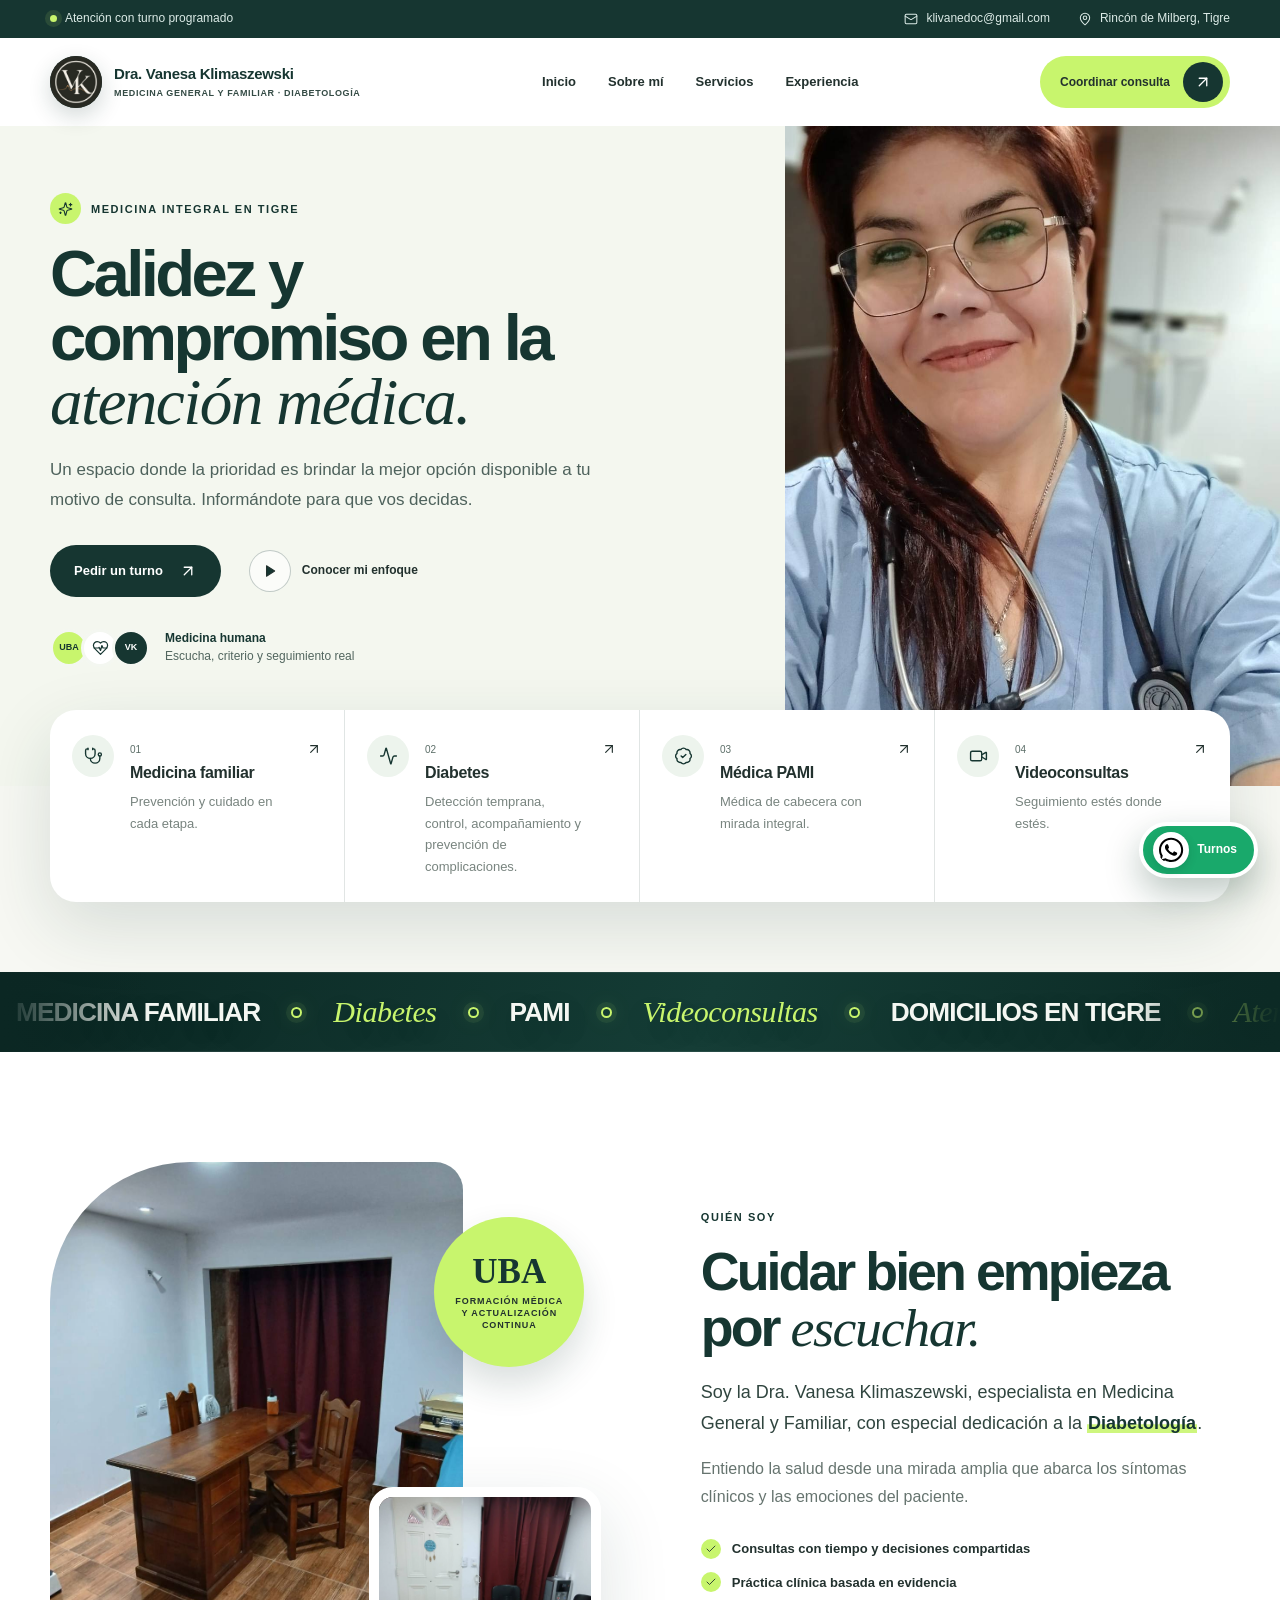
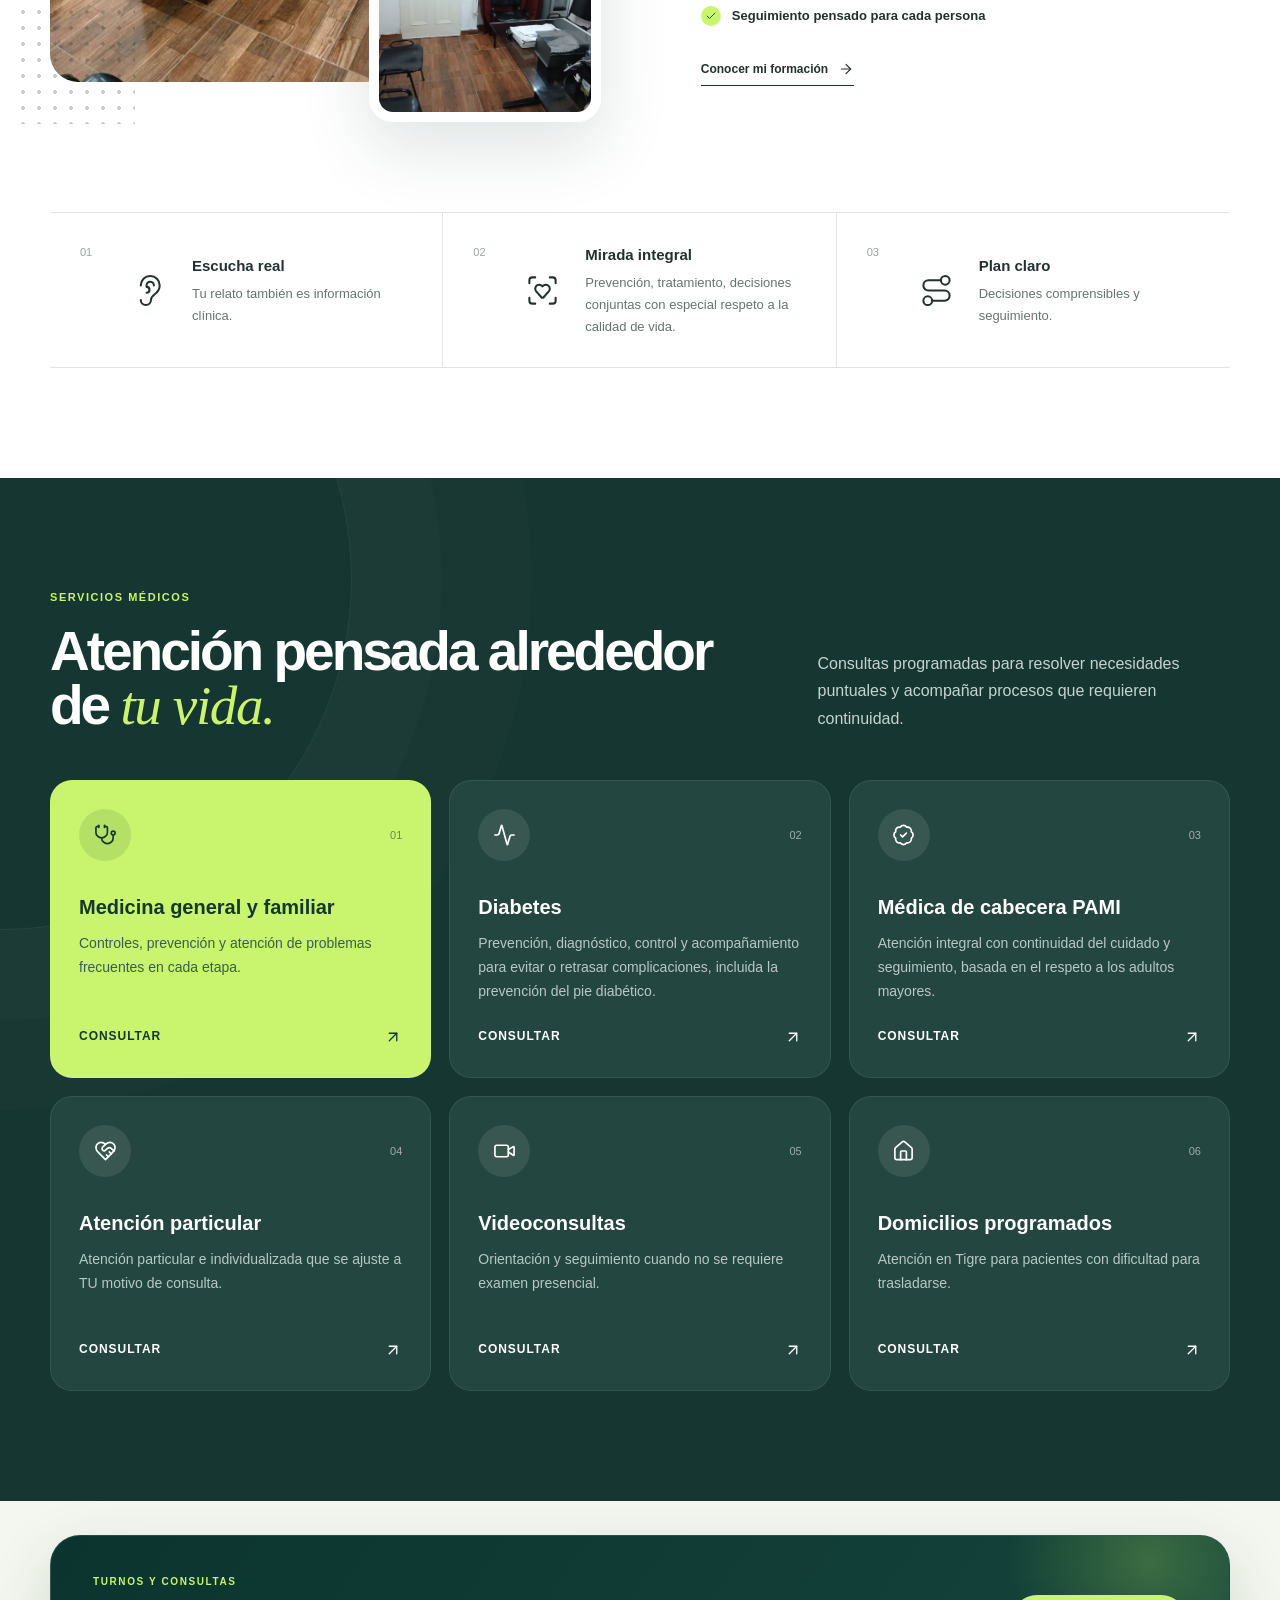
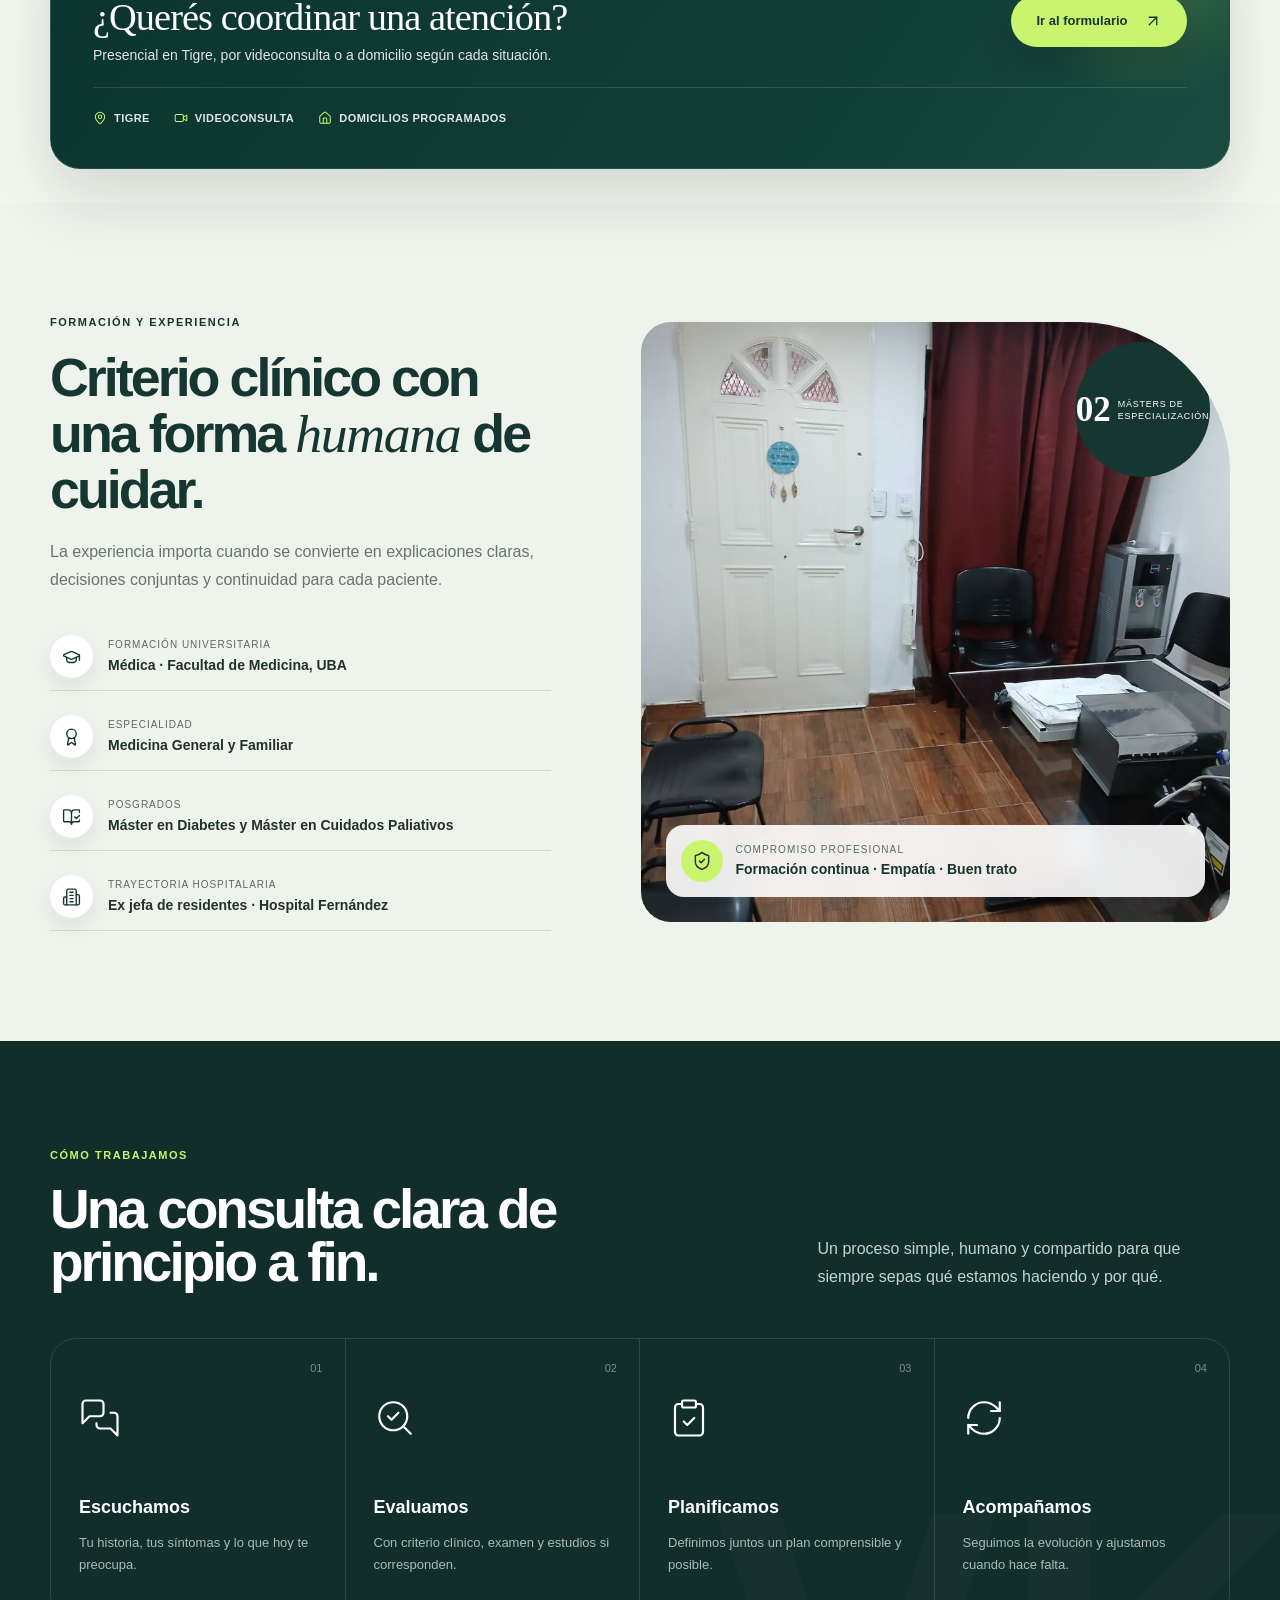
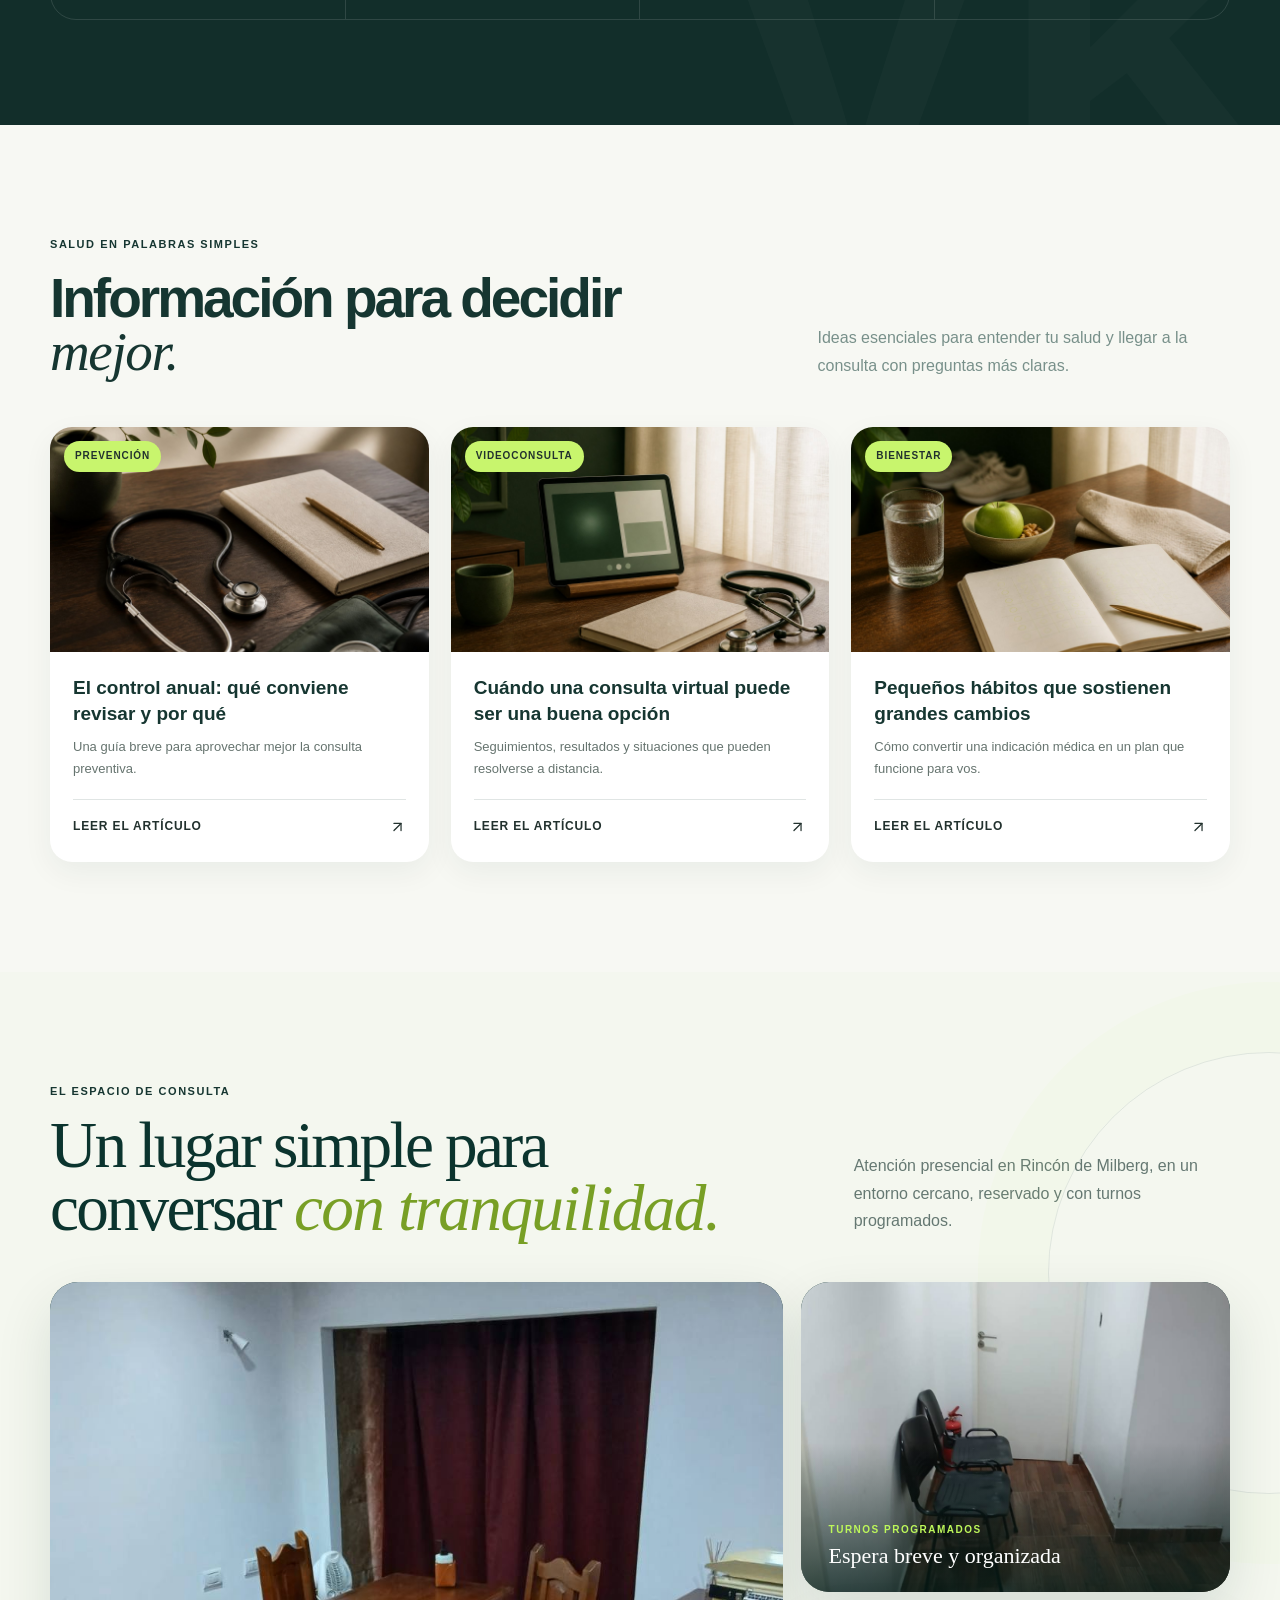
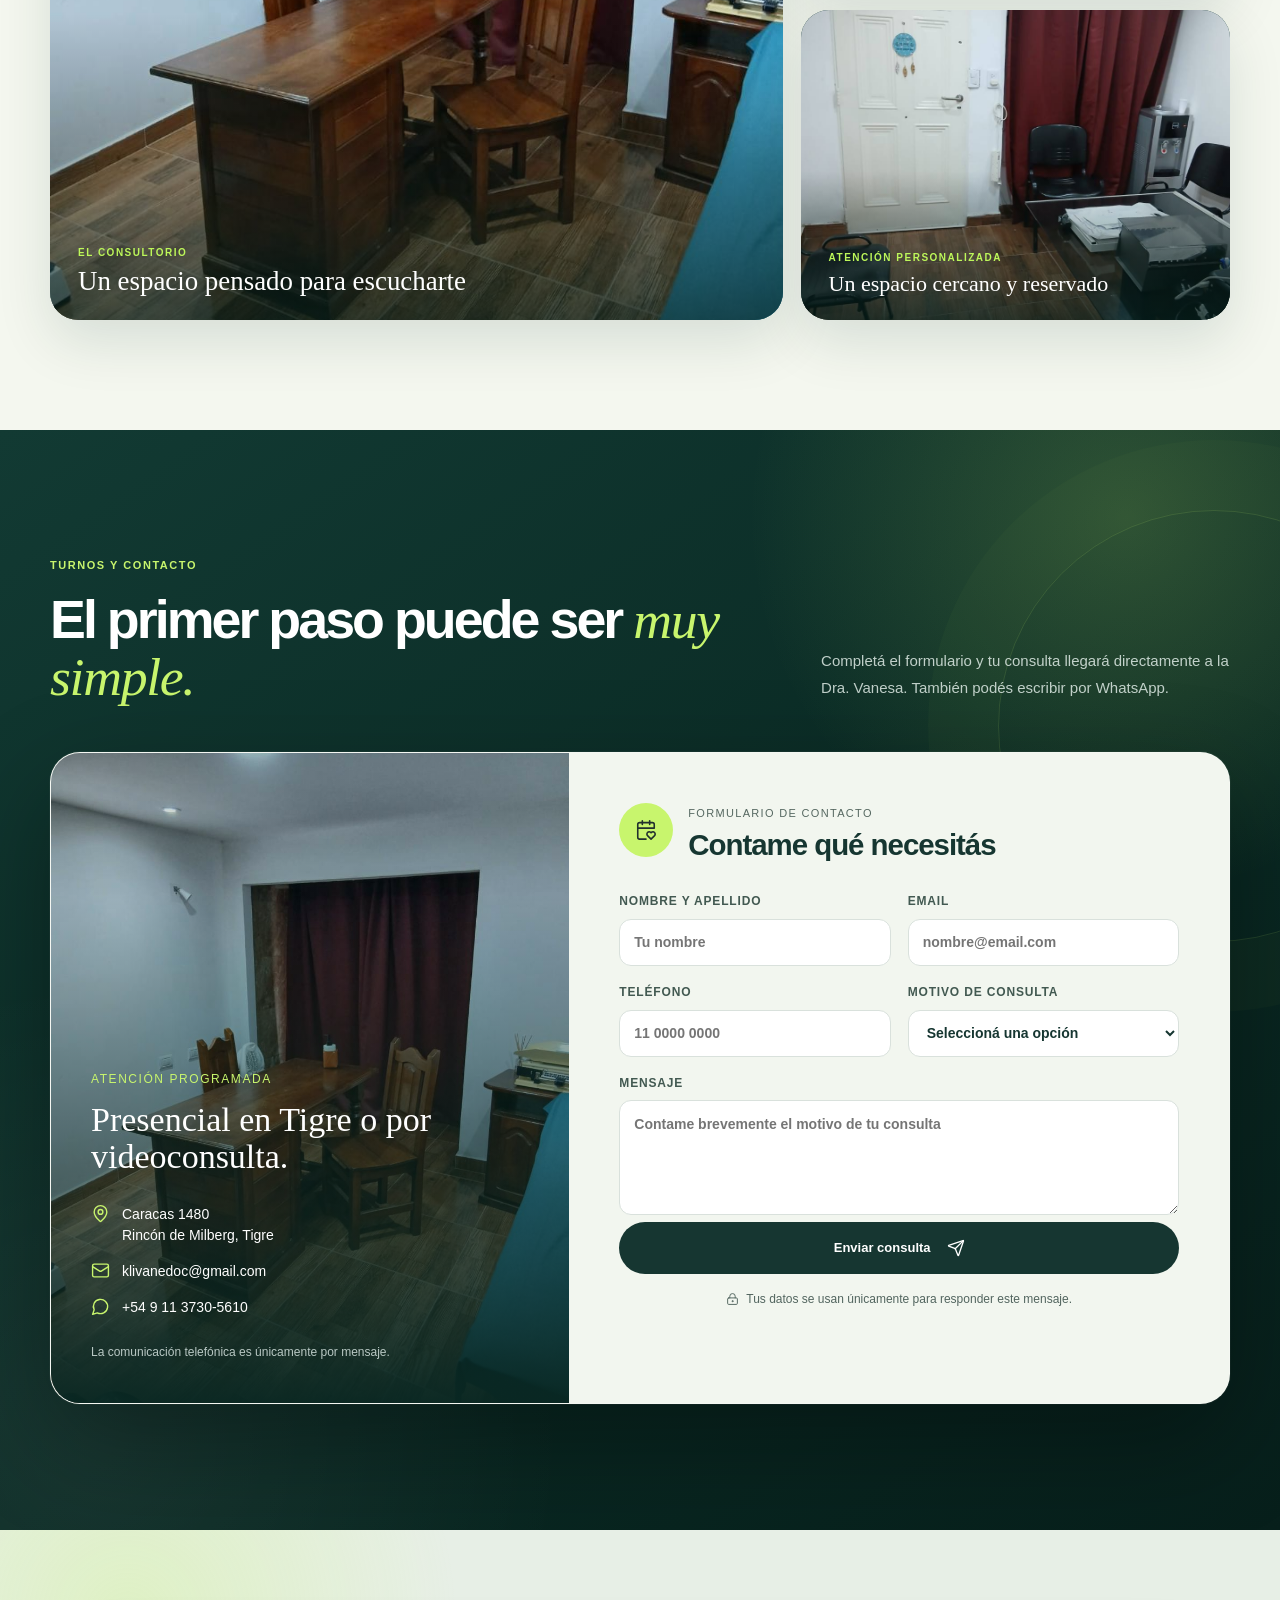
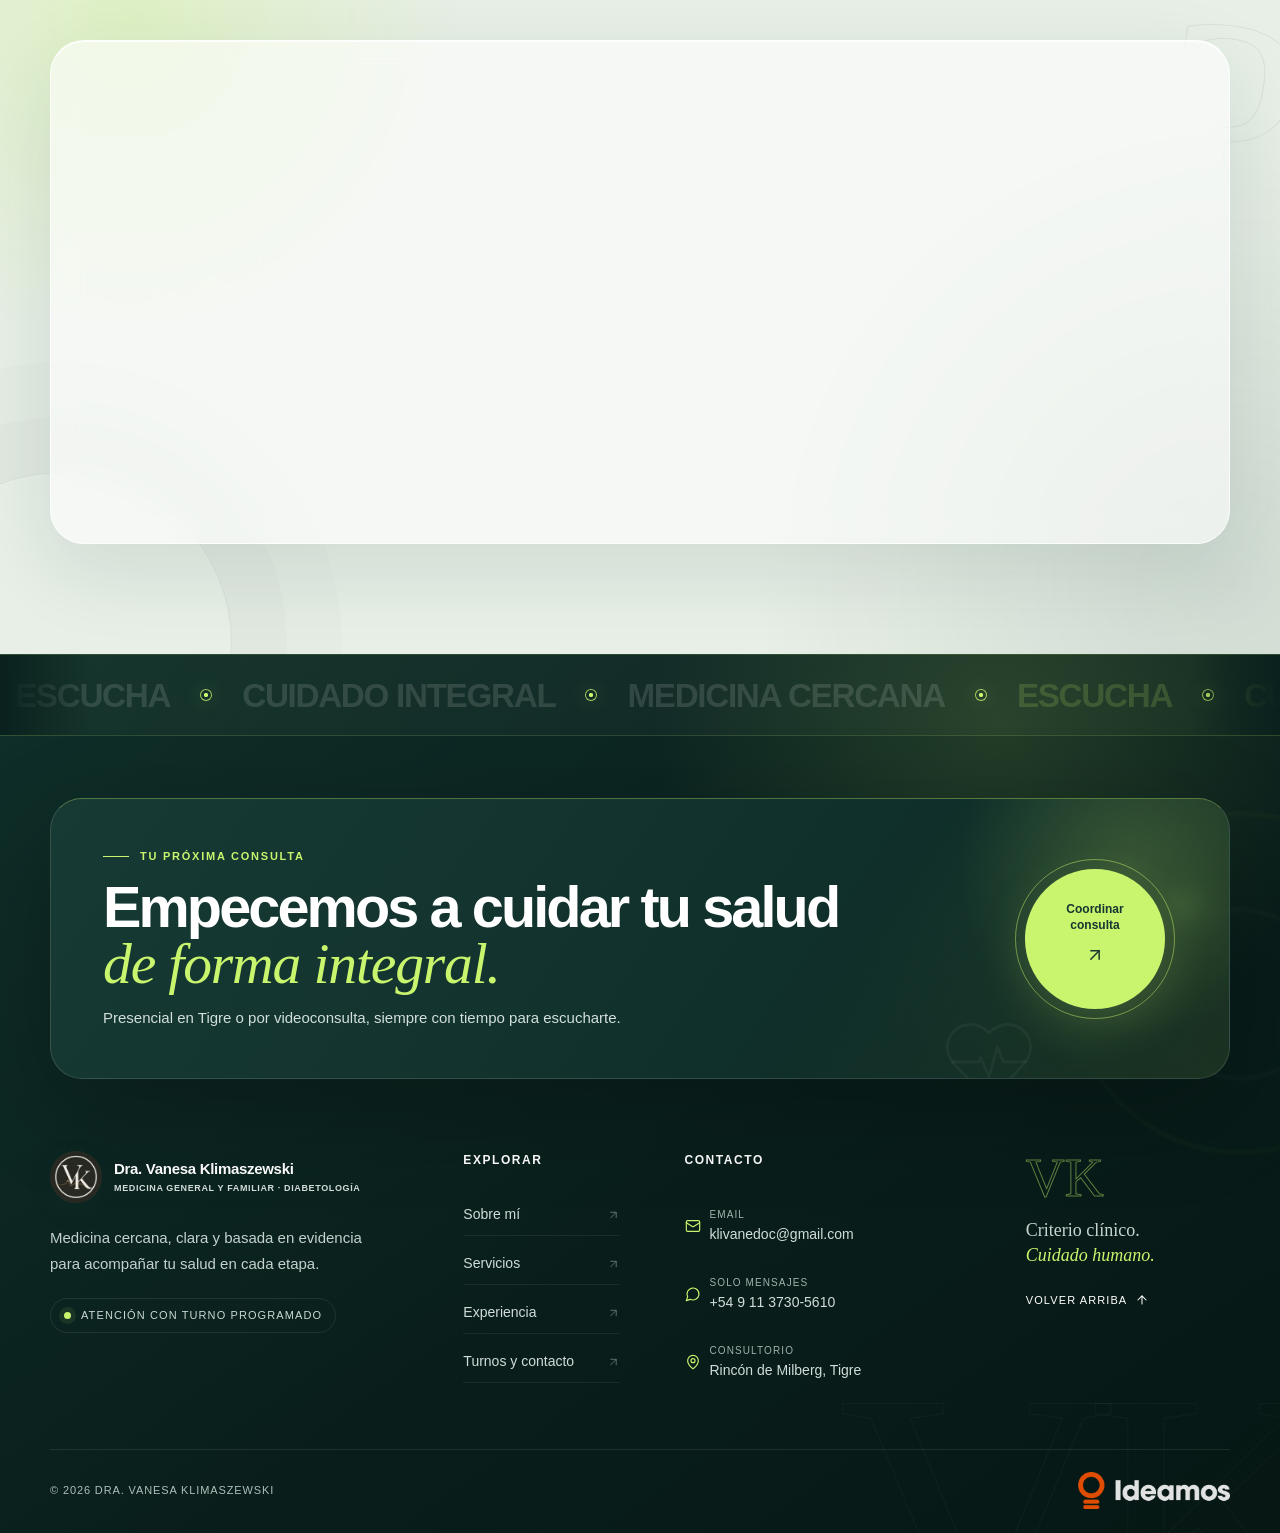
==== commit 9c28fa8b: "Agregar logo de Ideamos al crédito del footer" ====
--- a/index.html
+++ b/index.html
@@ -31,10 +31,10 @@
 <meta name="twitter:image" content="https://doctoravanesaklima.com.ar/assets/dra-vanesa-real-2026.jpg">
 <link rel="icon" href="assets/logo-vk-premium.png">
 <link rel="preload" as="image" href="assets/dra-vanesa-real-2026.jpg" type="image/jpeg" fetchpriority="high">
-<link rel="stylesheet" href="mednix.css?v=20260901-4">
+<link rel="stylesheet" href="mednix.css?v=20260922-2">
 <script type="application/ld+json">{"@context":"https://schema.org","@graph":[{"@type":["Physician","MedicalClinic"],"@id":"https://doctoravanesaklima.com.ar/#consultorio","name":"Dra. Vanesa Klimaszewski","url":"https://doctoravanesaklima.com.ar/","image":"https://doctoravanesaklima.com.ar/assets/dra-vanesa-real-2026.jpg","email":"mailto:klivanedoc@gmail.com","telephone":"+54 9 11 3730-5610","address":{"@type":"PostalAddress","streetAddress":"Caracas 1480","addressLocality":"Rincón de Milberg","addressRegion":"Buenos Aires","addressCountry":"AR"},"areaServed":{"@type":"City","name":"Tigre"},"medicalSpecialty":["Medicina General","Medicina Familiar","Diabetología"],"availableService":[{"@type":"Service","name":"Medicina general y familiar"},{"@type":"Service","name":"Atención y seguimiento de diabetes"},{"@type":"Service","name":"Médica de cabecera PAMI"},{"@type":"Service","name":"Videoconsultas"},{"@type":"Service","name":"Domicilios programados en Tigre"}]},{"@type":"WebSite","@id":"https://doctoravanesaklima.com.ar/#sitio","url":"https://doctoravanesaklima.com.ar/","name":"Dra. Vanesa Klimaszewski","inLanguage":"es-AR","publisher":{"@id":"https://doctoravanesaklima.com.ar/#consultorio"},"creator":{"@type":"Organization","name":"Estudio Ideamos","url":"https://ideamos.com.ar/"}}]}</script>
 <script src="assets/lucide.min.js" defer></script>
-<script src="script.js?v=20260901-2" defer></script>
+<script src="script.js?v=20260922-1" defer></script>
 </head>
 <body>
 <a class="skip-link" href="#contenido">Ir al contenido</a>
@@ -110,7 +110,7 @@
     <div class="footer-column footer-contact" data-reveal><h3>Contacto</h3><a href="mailto:klivanedoc@gmail.com"><i data-lucide="mail"></i><span><small>Email</small>klivanedoc@gmail.com</span></a><a href="https://wa.me/5491137305610" target="_blank" rel="noopener noreferrer"><i data-lucide="message-circle"></i><span><small>Solo mensajes</small>+54 9 11 3730-5610</span></a><a href="https://maps.google.com/?q=Caracas+1480+Rincon+de+Milberg+Tigre" target="_blank" rel="noopener noreferrer"><i data-lucide="map-pin"></i><span><small>Consultorio</small>Rincón de Milberg, Tigre</span></a></div>
     <div class="footer-signature" data-reveal><span class="signature-monogram">VK</span><p>Criterio clínico.<br><em>Cuidado humano.</em></p><a href="#inicio">Volver arriba <i data-lucide="arrow-up"></i></a></div>
   </div>
-  <div class="container footer-bottom"><p>© <span id="year"></span> Dra. Vanesa Klimaszewski</p><a class="ideamos-credit" href="https://ideamos.com.ar/" target="_blank" rel="noopener noreferrer" aria-label="Sitio ideado por Estudio Ideamos"><span>Experiencia digital por</span><strong>Estudio Ideamos</strong><i>↗</i></a></div>
+  <div class="container footer-bottom"><p>© <span id="year"></span> Dra. Vanesa Klimaszewski</p><a class="ideamos-credit" href="https://ideamos.com.ar/" target="_blank" rel="noopener noreferrer" aria-label="Sitio diseñado y desarrollado por Estudio Ideamos"><img src="assets/ideamos-logo-light.webp" width="870" height="213" alt="Estudio Ideamos" loading="lazy" decoding="async"></a></div>
 </footer>
 <a class="whatsapp-float" href="https://wa.me/5491137305610?text=Hola%20Dra.%20Vanesa%2C%20quisiera%20consultar%20por%20un%20turno." target="_blank" rel="noopener noreferrer" aria-label="Pedir turno por WhatsApp"><img src="assets/whatsapp.svg" alt=""><span>Turnos</span></a>
 </body></html>
--- a/mednix.css
+++ b/mednix.css
@@ -679,3 +679,33 @@
     line-height:1.35!important
   }
 }
+
+/* Official Estudio Ideamos logo credit */
+.premium-footer .footer-bottom>.ideamos-credit{
+  width:152px!important;
+  height:auto!important;
+  min-height:38px!important;
+  justify-content:center!important;
+  padding:0!important;
+  border:0!important;
+  border-radius:0!important;
+  background:transparent!important;
+  opacity:.88;
+  transition:opacity .3s ease,transform .3s ease!important;
+}
+.premium-footer .footer-bottom>.ideamos-credit img{
+  display:block;
+  width:100%;
+  height:auto;
+}
+.premium-footer .footer-bottom>.ideamos-credit:hover{
+  opacity:1;
+  transform:translateY(-2px);
+}
+.premium-footer .footer-bottom>.ideamos-credit:focus-visible{
+  outline:2px solid var(--lime);
+  outline-offset:6px;
+}
+@media(max-width:560px){
+  .premium-footer .footer-bottom>.ideamos-credit{width:144px!important}
+}
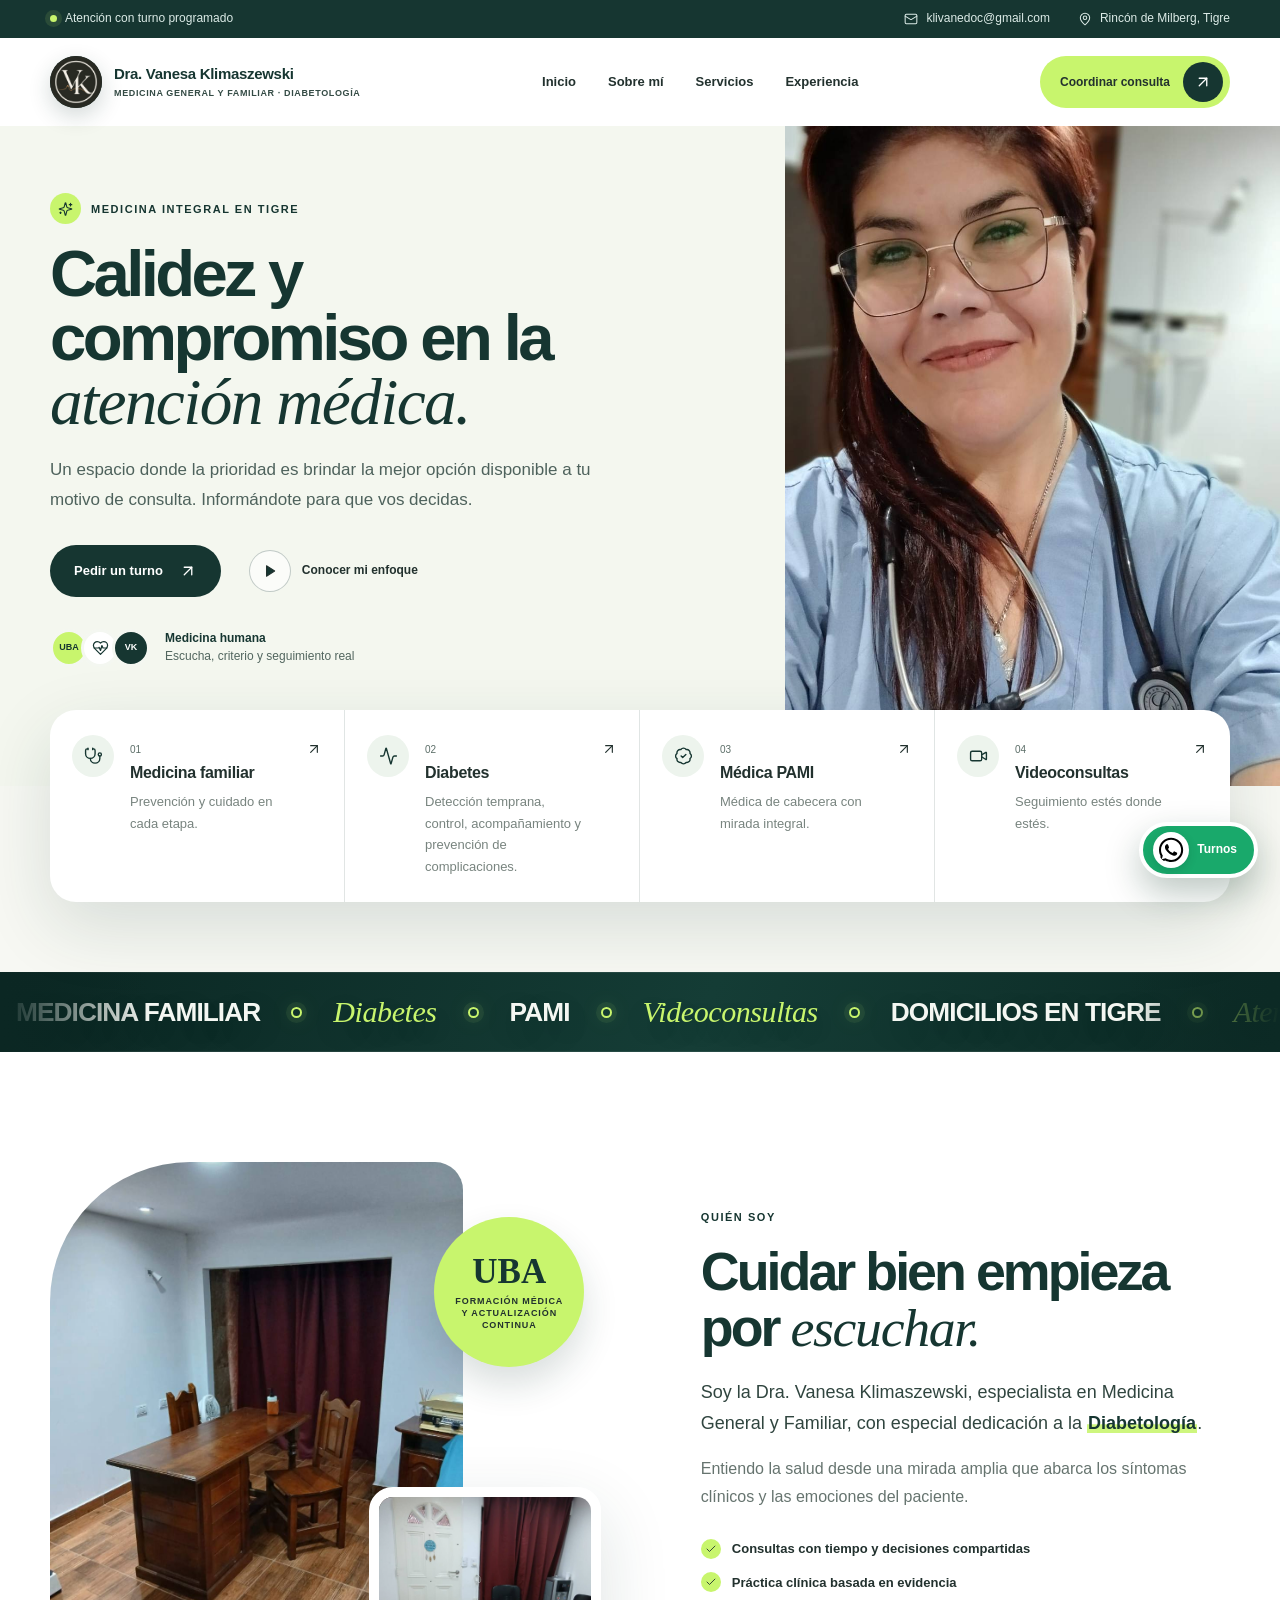
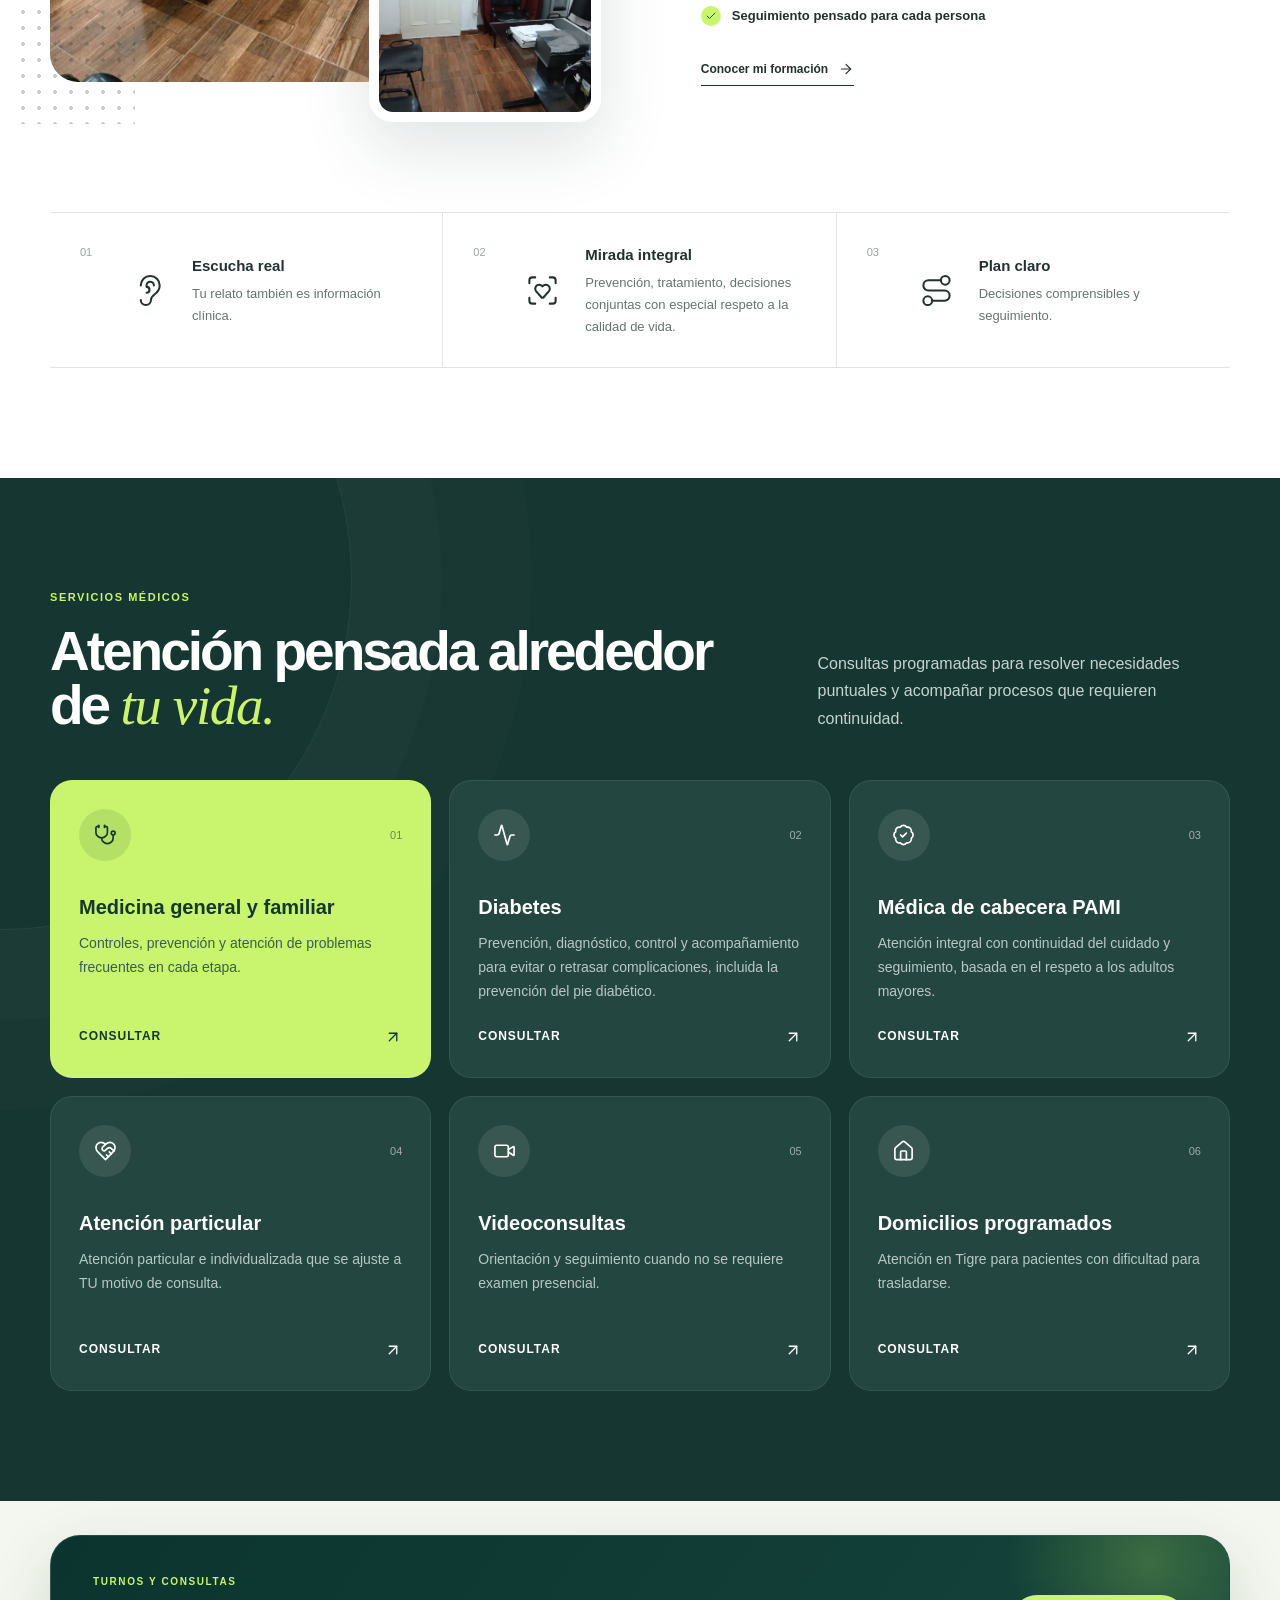
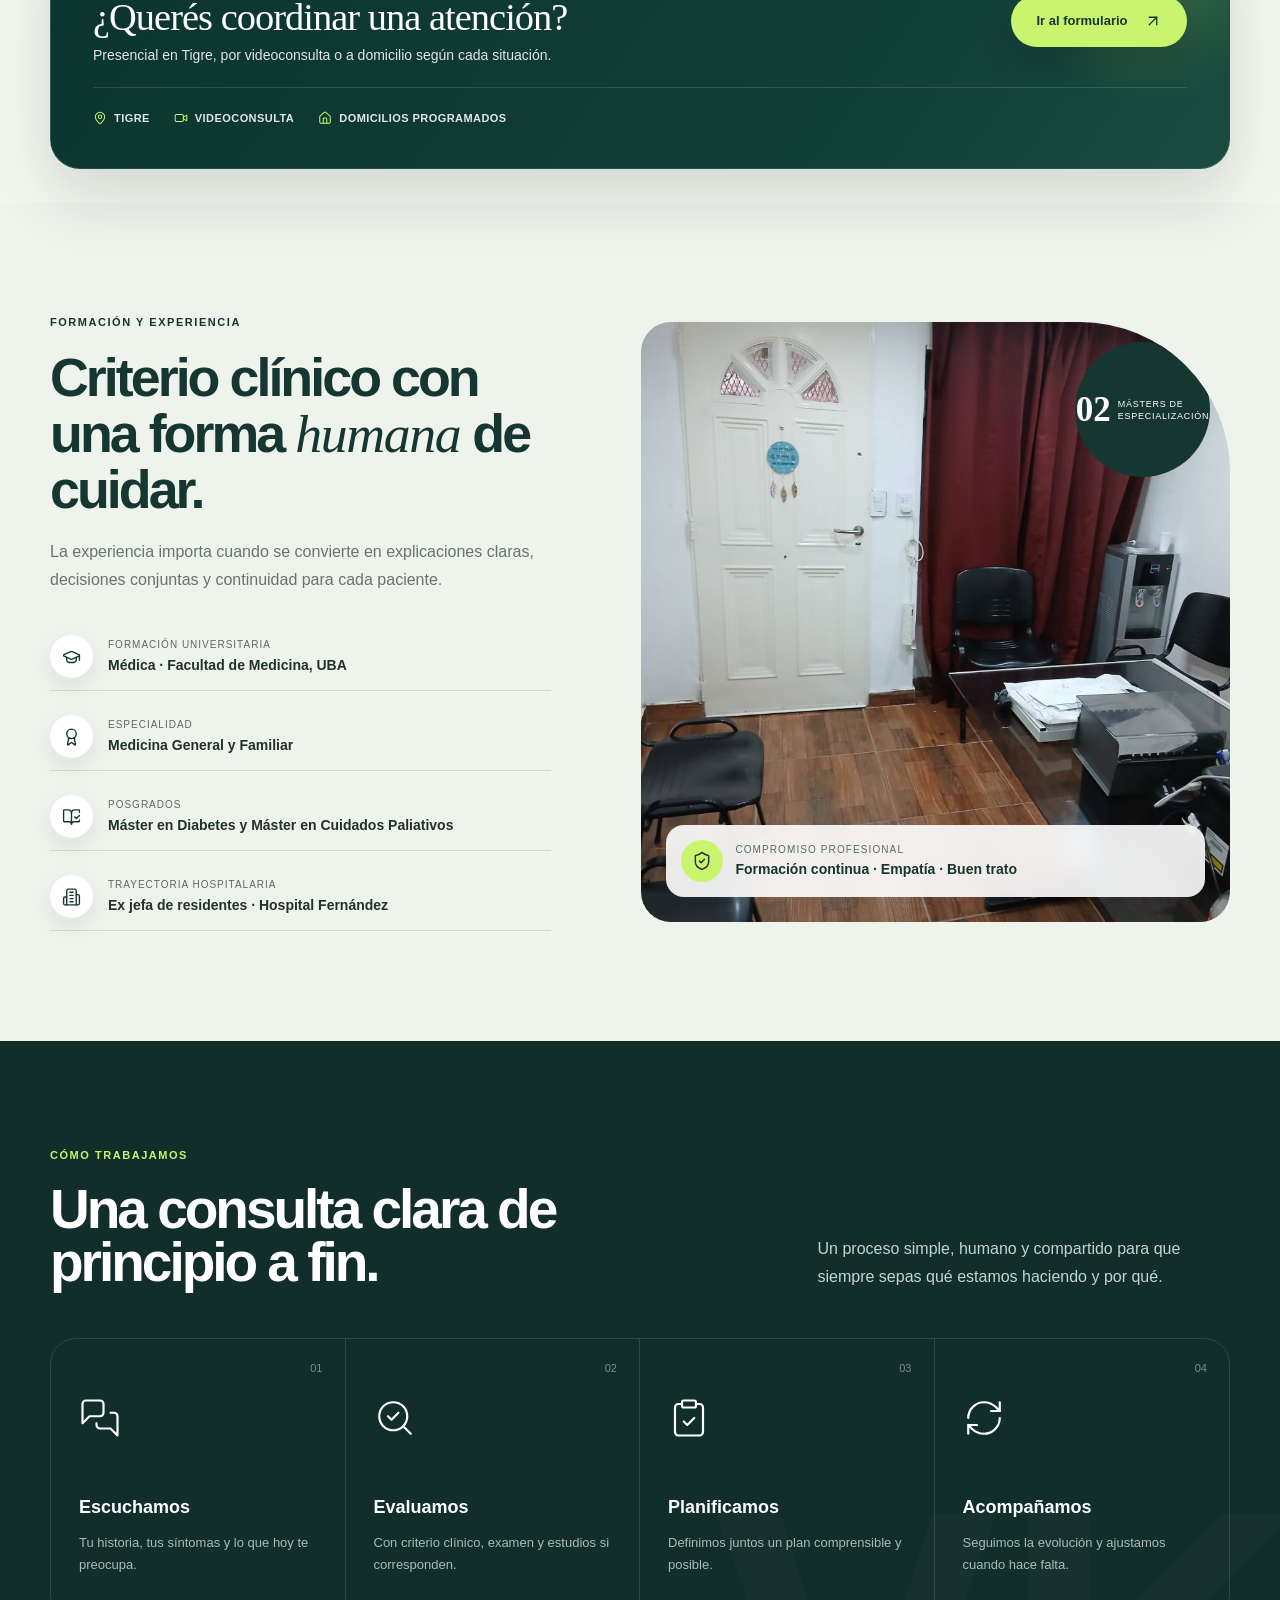
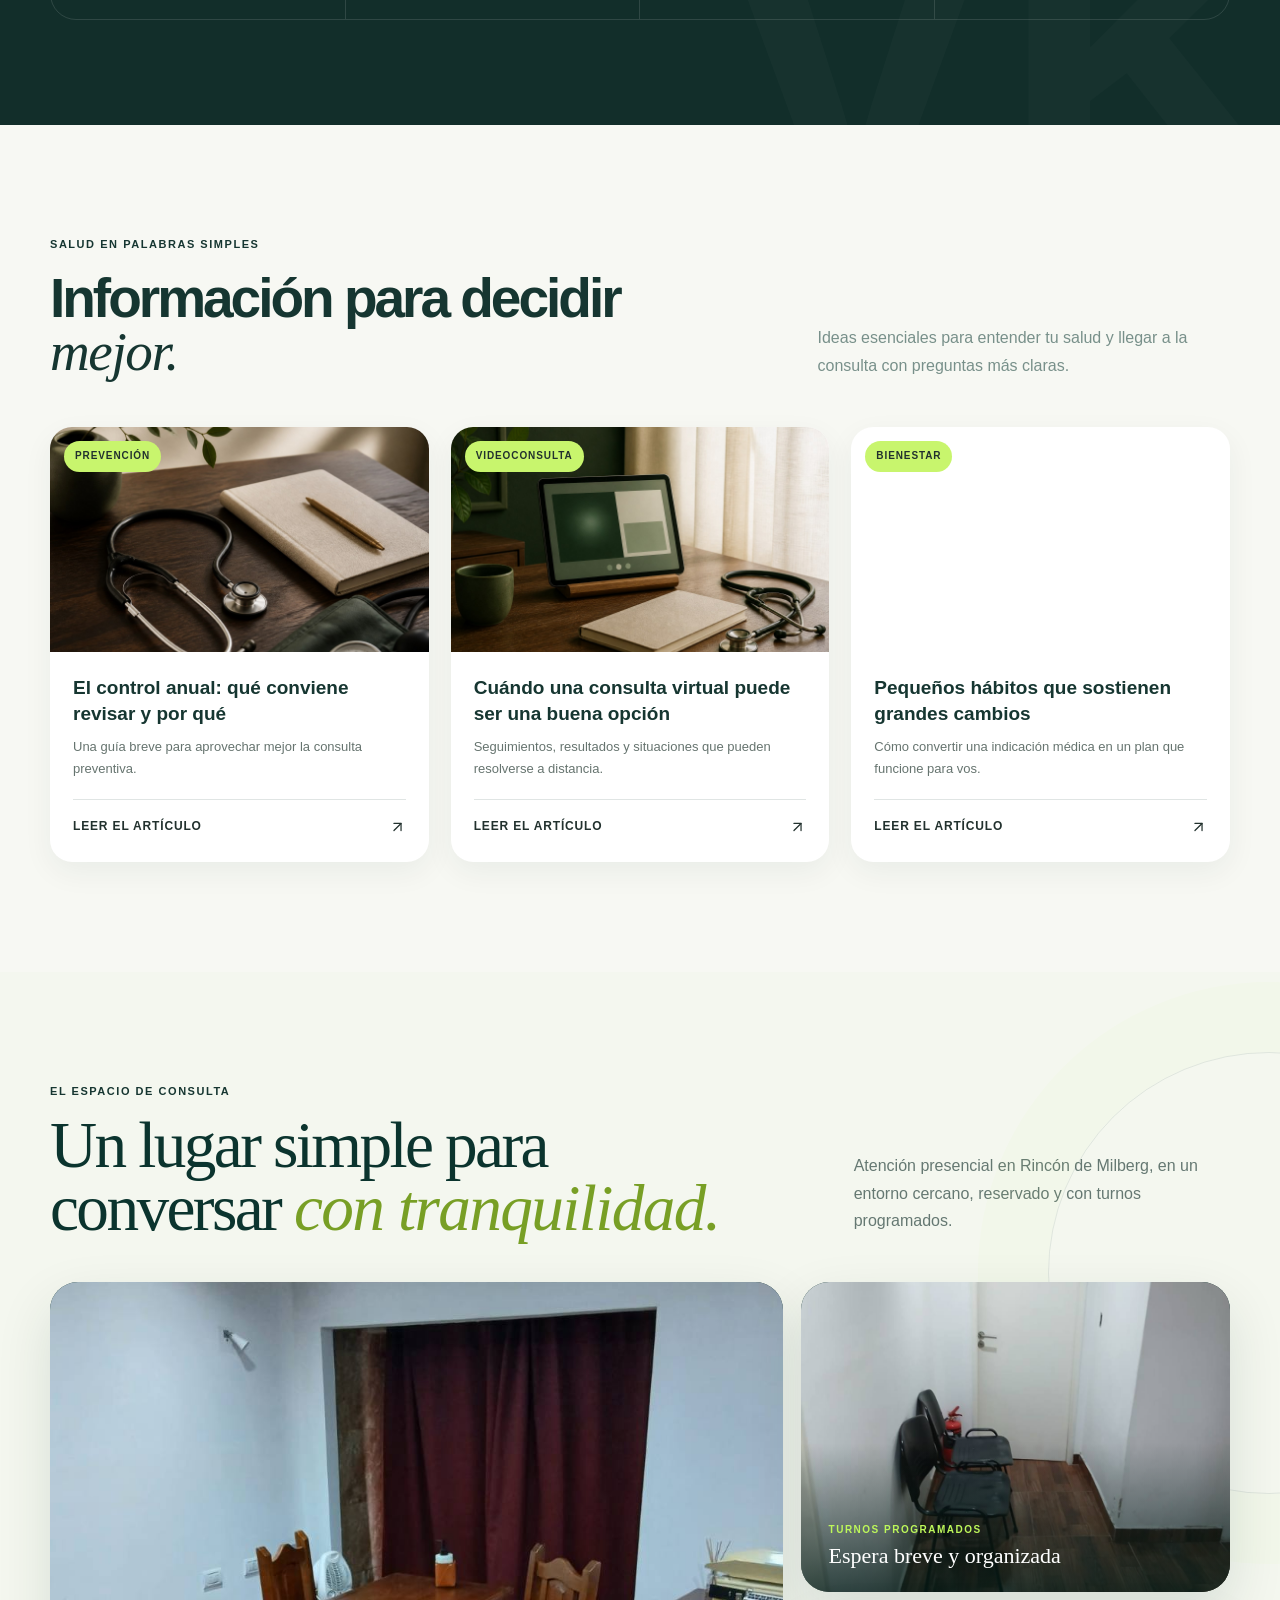
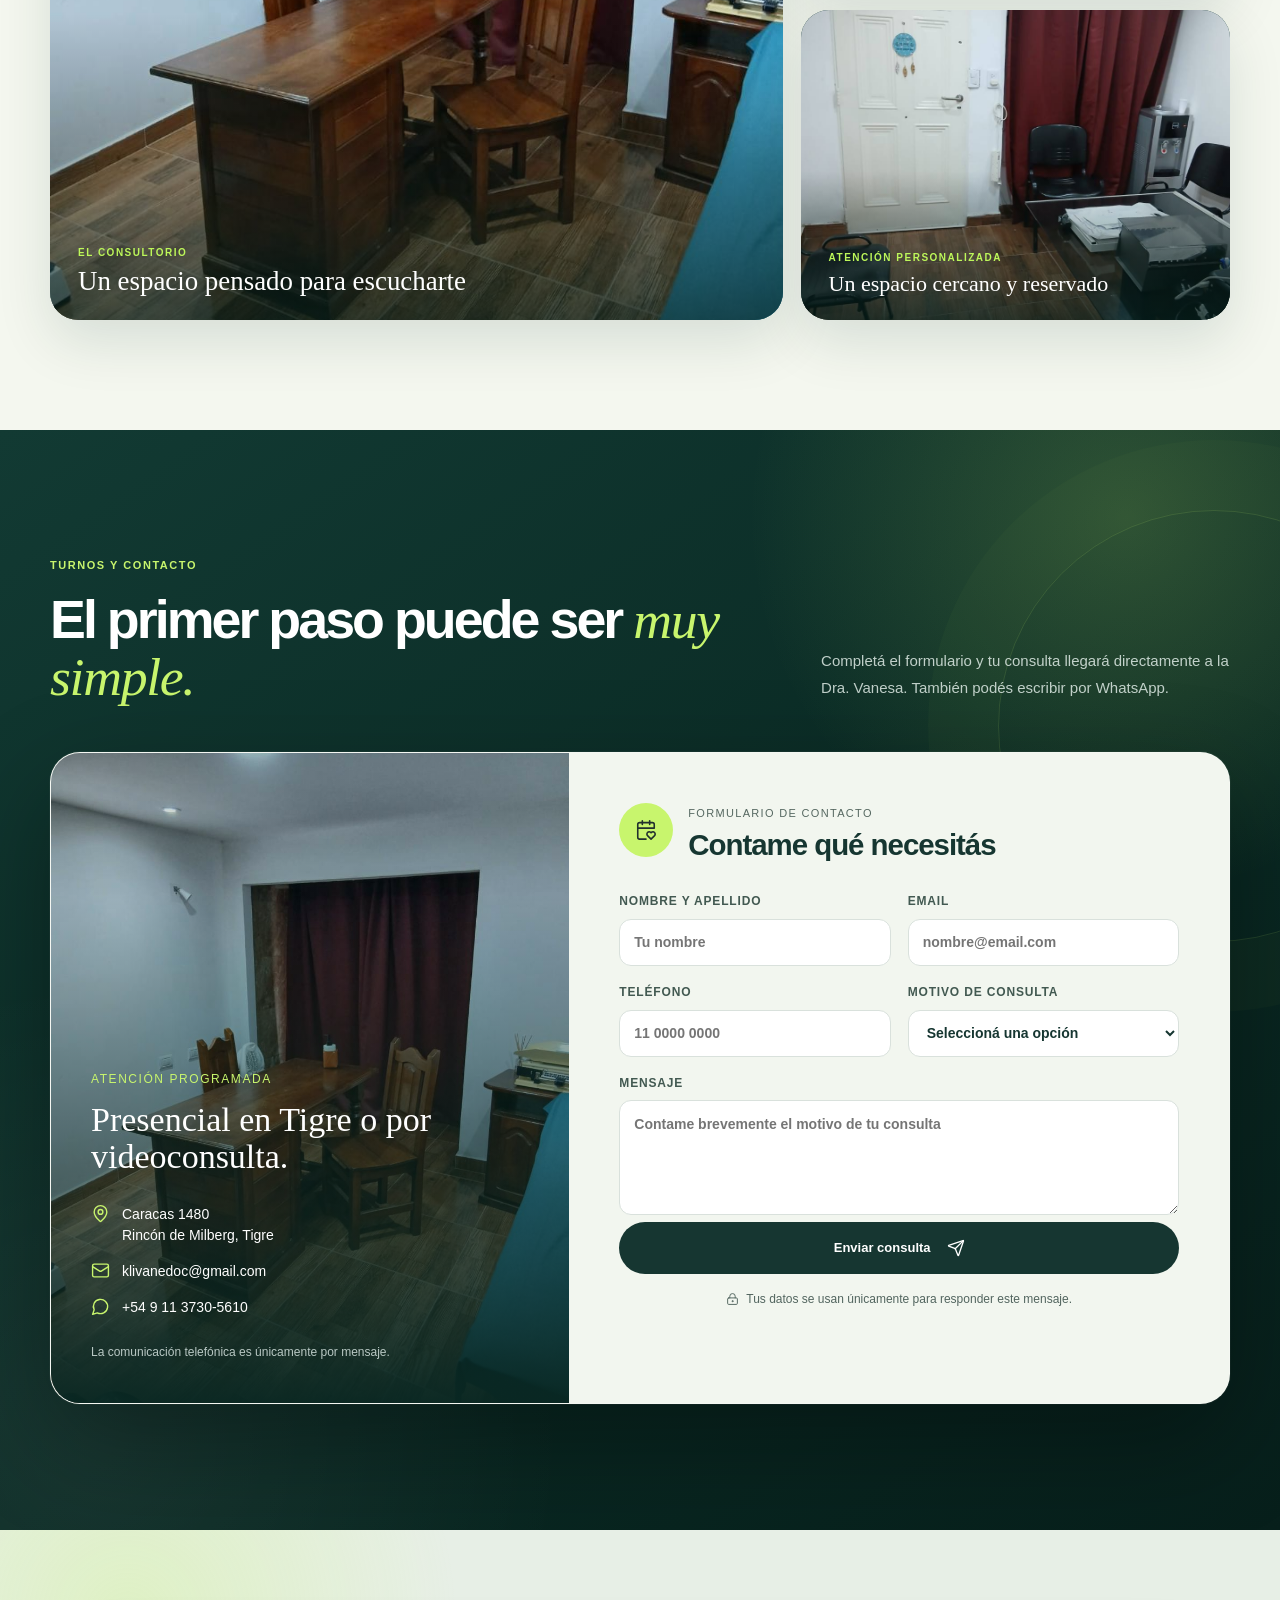
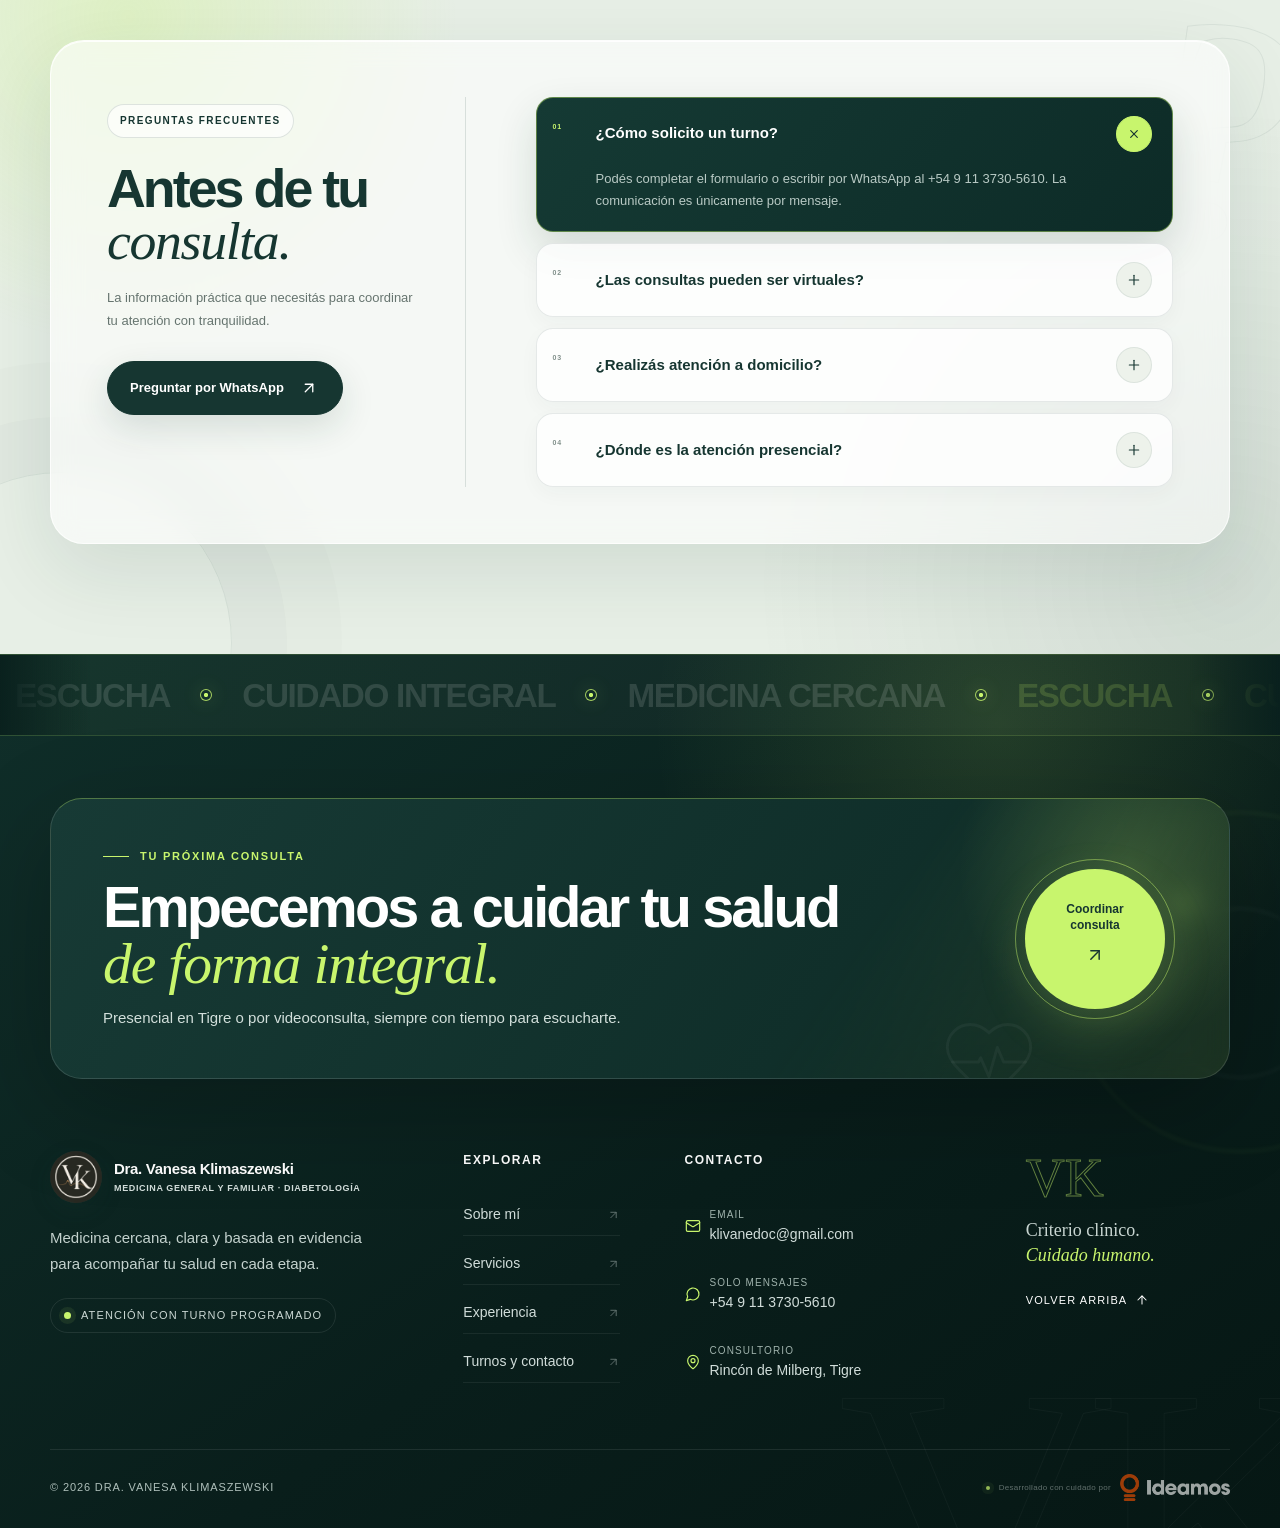
==== commit 5c572c55: "Refinar firma de Ideamos y despejar el footer" ====
--- a/index.html
+++ b/index.html
@@ -31,10 +31,10 @@
 <meta name="twitter:image" content="https://doctoravanesaklima.com.ar/assets/dra-vanesa-real-2026.jpg">
 <link rel="icon" href="assets/logo-vk-premium.png">
 <link rel="preload" as="image" href="assets/dra-vanesa-real-2026.jpg" type="image/jpeg" fetchpriority="high">
-<link rel="stylesheet" href="mednix.css?v=20260922-2">
+<link rel="stylesheet" href="mednix.css?v=20260922-3">
 <script type="application/ld+json">{"@context":"https://schema.org","@graph":[{"@type":["Physician","MedicalClinic"],"@id":"https://doctoravanesaklima.com.ar/#consultorio","name":"Dra. Vanesa Klimaszewski","url":"https://doctoravanesaklima.com.ar/","image":"https://doctoravanesaklima.com.ar/assets/dra-vanesa-real-2026.jpg","email":"mailto:klivanedoc@gmail.com","telephone":"+54 9 11 3730-5610","address":{"@type":"PostalAddress","streetAddress":"Caracas 1480","addressLocality":"Rincón de Milberg","addressRegion":"Buenos Aires","addressCountry":"AR"},"areaServed":{"@type":"City","name":"Tigre"},"medicalSpecialty":["Medicina General","Medicina Familiar","Diabetología"],"availableService":[{"@type":"Service","name":"Medicina general y familiar"},{"@type":"Service","name":"Atención y seguimiento de diabetes"},{"@type":"Service","name":"Médica de cabecera PAMI"},{"@type":"Service","name":"Videoconsultas"},{"@type":"Service","name":"Domicilios programados en Tigre"}]},{"@type":"WebSite","@id":"https://doctoravanesaklima.com.ar/#sitio","url":"https://doctoravanesaklima.com.ar/","name":"Dra. Vanesa Klimaszewski","inLanguage":"es-AR","publisher":{"@id":"https://doctoravanesaklima.com.ar/#consultorio"},"creator":{"@type":"Organization","name":"Estudio Ideamos","url":"https://ideamos.com.ar/"}}]}</script>
 <script src="assets/lucide.min.js" defer></script>
-<script src="script.js?v=20260922-1" defer></script>
+<script src="script.js?v=20260922-2" defer></script>
 </head>
 <body>
 <a class="skip-link" href="#contenido">Ir al contenido</a>
@@ -110,7 +110,7 @@
     <div class="footer-column footer-contact" data-reveal><h3>Contacto</h3><a href="mailto:klivanedoc@gmail.com"><i data-lucide="mail"></i><span><small>Email</small>klivanedoc@gmail.com</span></a><a href="https://wa.me/5491137305610" target="_blank" rel="noopener noreferrer"><i data-lucide="message-circle"></i><span><small>Solo mensajes</small>+54 9 11 3730-5610</span></a><a href="https://maps.google.com/?q=Caracas+1480+Rincon+de+Milberg+Tigre" target="_blank" rel="noopener noreferrer"><i data-lucide="map-pin"></i><span><small>Consultorio</small>Rincón de Milberg, Tigre</span></a></div>
     <div class="footer-signature" data-reveal><span class="signature-monogram">VK</span><p>Criterio clínico.<br><em>Cuidado humano.</em></p><a href="#inicio">Volver arriba <i data-lucide="arrow-up"></i></a></div>
   </div>
-  <div class="container footer-bottom"><p>© <span id="year"></span> Dra. Vanesa Klimaszewski</p><a class="ideamos-credit" href="https://ideamos.com.ar/" target="_blank" rel="noopener noreferrer" aria-label="Sitio diseñado y desarrollado por Estudio Ideamos"><img src="assets/ideamos-logo-light.webp" width="870" height="213" alt="Estudio Ideamos" loading="lazy" decoding="async"></a></div>
+  <div class="container footer-bottom"><p>© <span id="year"></span> Dra. Vanesa Klimaszewski</p><a class="ideamos-credit" href="https://ideamos.com.ar/" target="_blank" rel="noopener noreferrer" aria-label="Sitio diseñado y desarrollado por Estudio Ideamos"><span class="ideamos-credit-copy">Desarrollado con cuidado por</span><img src="assets/ideamos-logo-light.webp" width="870" height="213" alt="Estudio Ideamos" loading="lazy" decoding="async"></a></div>
 </footer>
 <a class="whatsapp-float" href="https://wa.me/5491137305610?text=Hola%20Dra.%20Vanesa%2C%20quisiera%20consultar%20por%20un%20turno." target="_blank" rel="noopener noreferrer" aria-label="Pedir turno por WhatsApp"><img src="assets/whatsapp.svg" alt=""><span>Turnos</span></a>
 </body></html>
--- a/mednix.css
+++ b/mednix.css
@@ -709,3 +709,57 @@
 @media(max-width:560px){
   .premium-footer .footer-bottom>.ideamos-credit{width:144px!important}
 }
+
+/* Subtle, clinic-inspired development signature */
+.premium-footer .footer-bottom>.ideamos-credit{
+  width:auto!important;
+  min-height:30px!important;
+  gap:9px!important;
+  padding:3px 0!important;
+  opacity:.72;
+}
+.premium-footer .footer-bottom>.ideamos-credit::before{
+  content:"";
+  display:block;
+  flex:0 0 4px;
+  width:4px;
+  height:4px;
+  border-radius:50%;
+  background:var(--lime);
+  box-shadow:0 0 0 4px rgba(200,245,109,.07);
+}
+.premium-footer .footer-bottom>.ideamos-credit .ideamos-credit-copy{
+  color:rgba(220,231,228,.58)!important;
+  font-size:8px!important;
+  font-weight:500!important;
+  line-height:1.2!important;
+  letter-spacing:.035em!important;
+  text-transform:none!important;
+}
+.premium-footer .footer-bottom>.ideamos-credit img{
+  width:110px!important;
+  opacity:.84;
+  transition:opacity .3s ease!important;
+}
+.premium-footer .footer-bottom>.ideamos-credit:hover{opacity:.92}
+.premium-footer .footer-bottom>.ideamos-credit:hover img{opacity:1}
+
+/* Keep the floating action clear of footer content */
+.whatsapp-float{
+  transition:opacity .28s ease,transform .28s ease,visibility 0s linear 0s!important;
+}
+.whatsapp-float.is-hidden-at-footer{
+  opacity:0;
+  visibility:hidden;
+  pointer-events:none;
+  transform:translateY(18px) scale(.94);
+  transition:opacity .28s ease,transform .28s ease,visibility 0s linear .28s!important;
+}
+@media(max-width:560px){
+  .premium-footer .footer-bottom>.ideamos-credit{
+    gap:8px!important;
+    justify-content:center!important;
+  }
+  .premium-footer .footer-bottom>.ideamos-credit .ideamos-credit-copy{font-size:7px!important}
+  .premium-footer .footer-bottom>.ideamos-credit img{width:102px!important}
+}
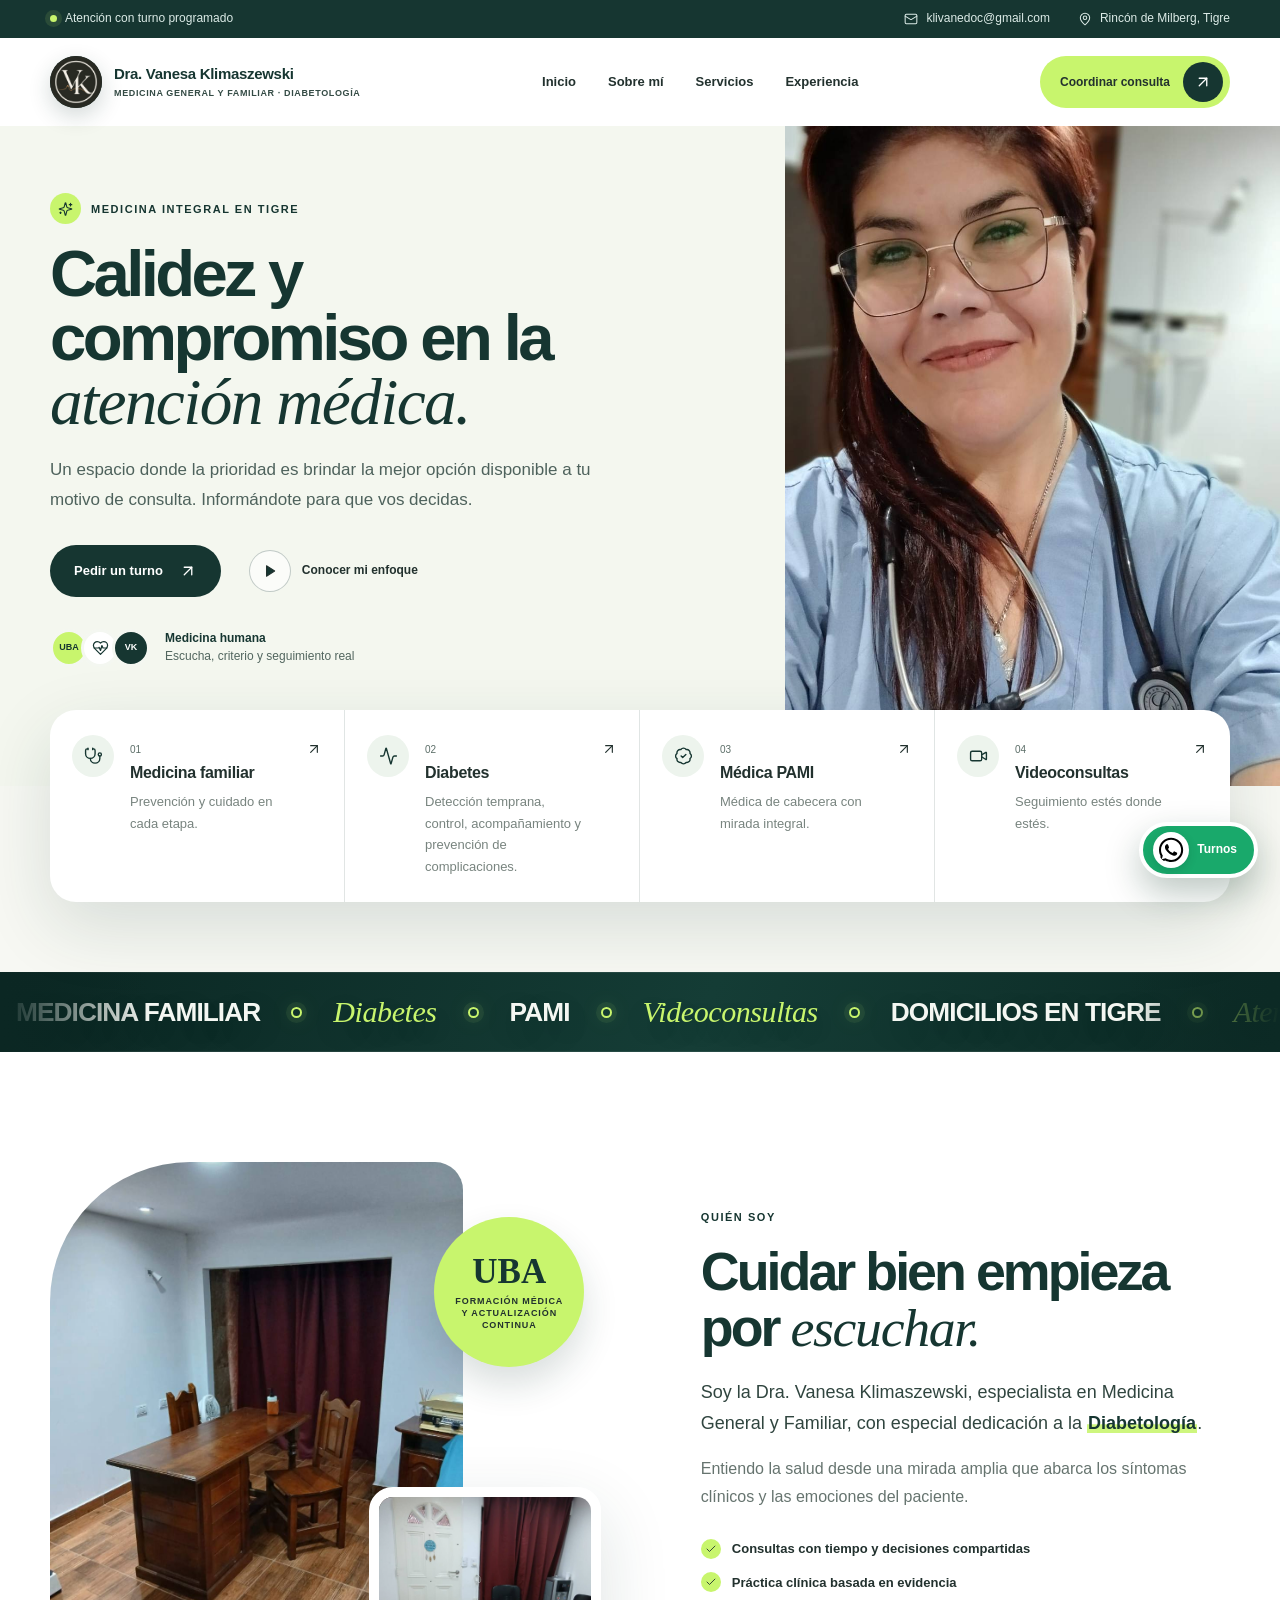
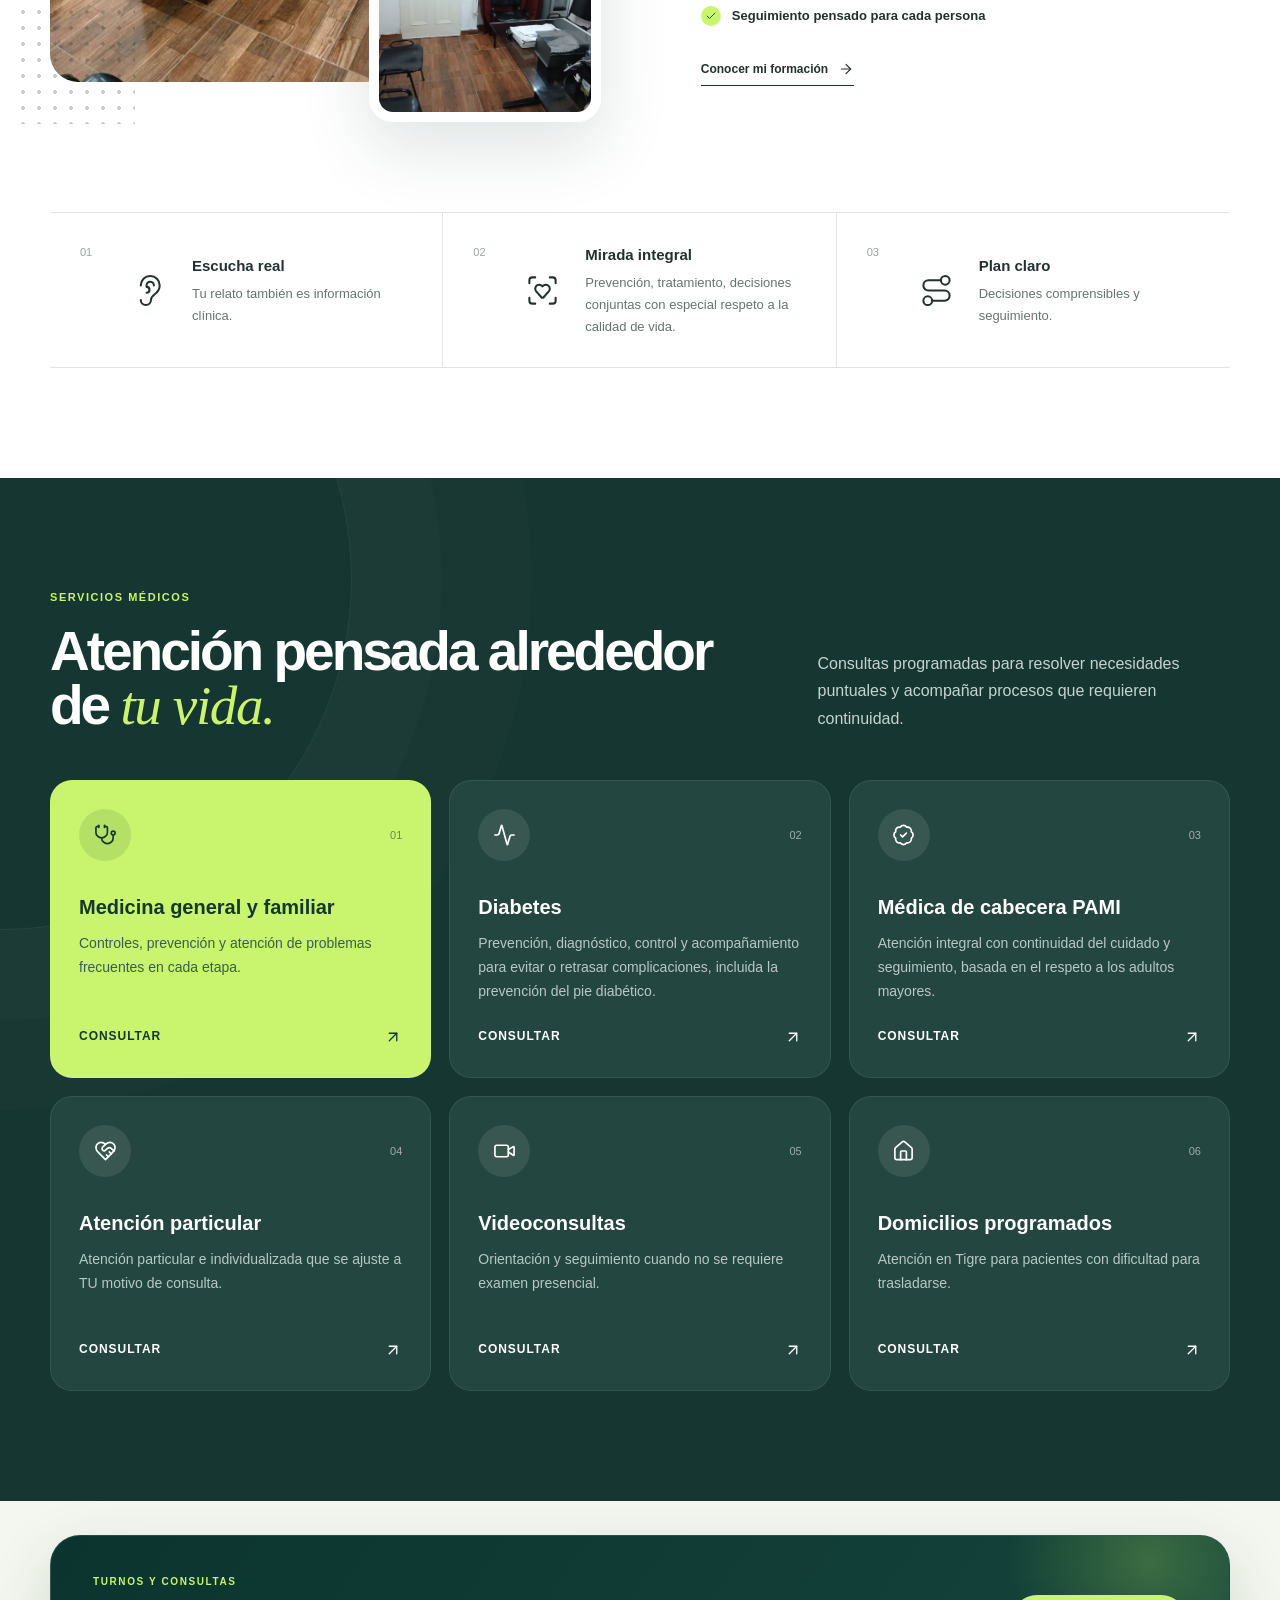
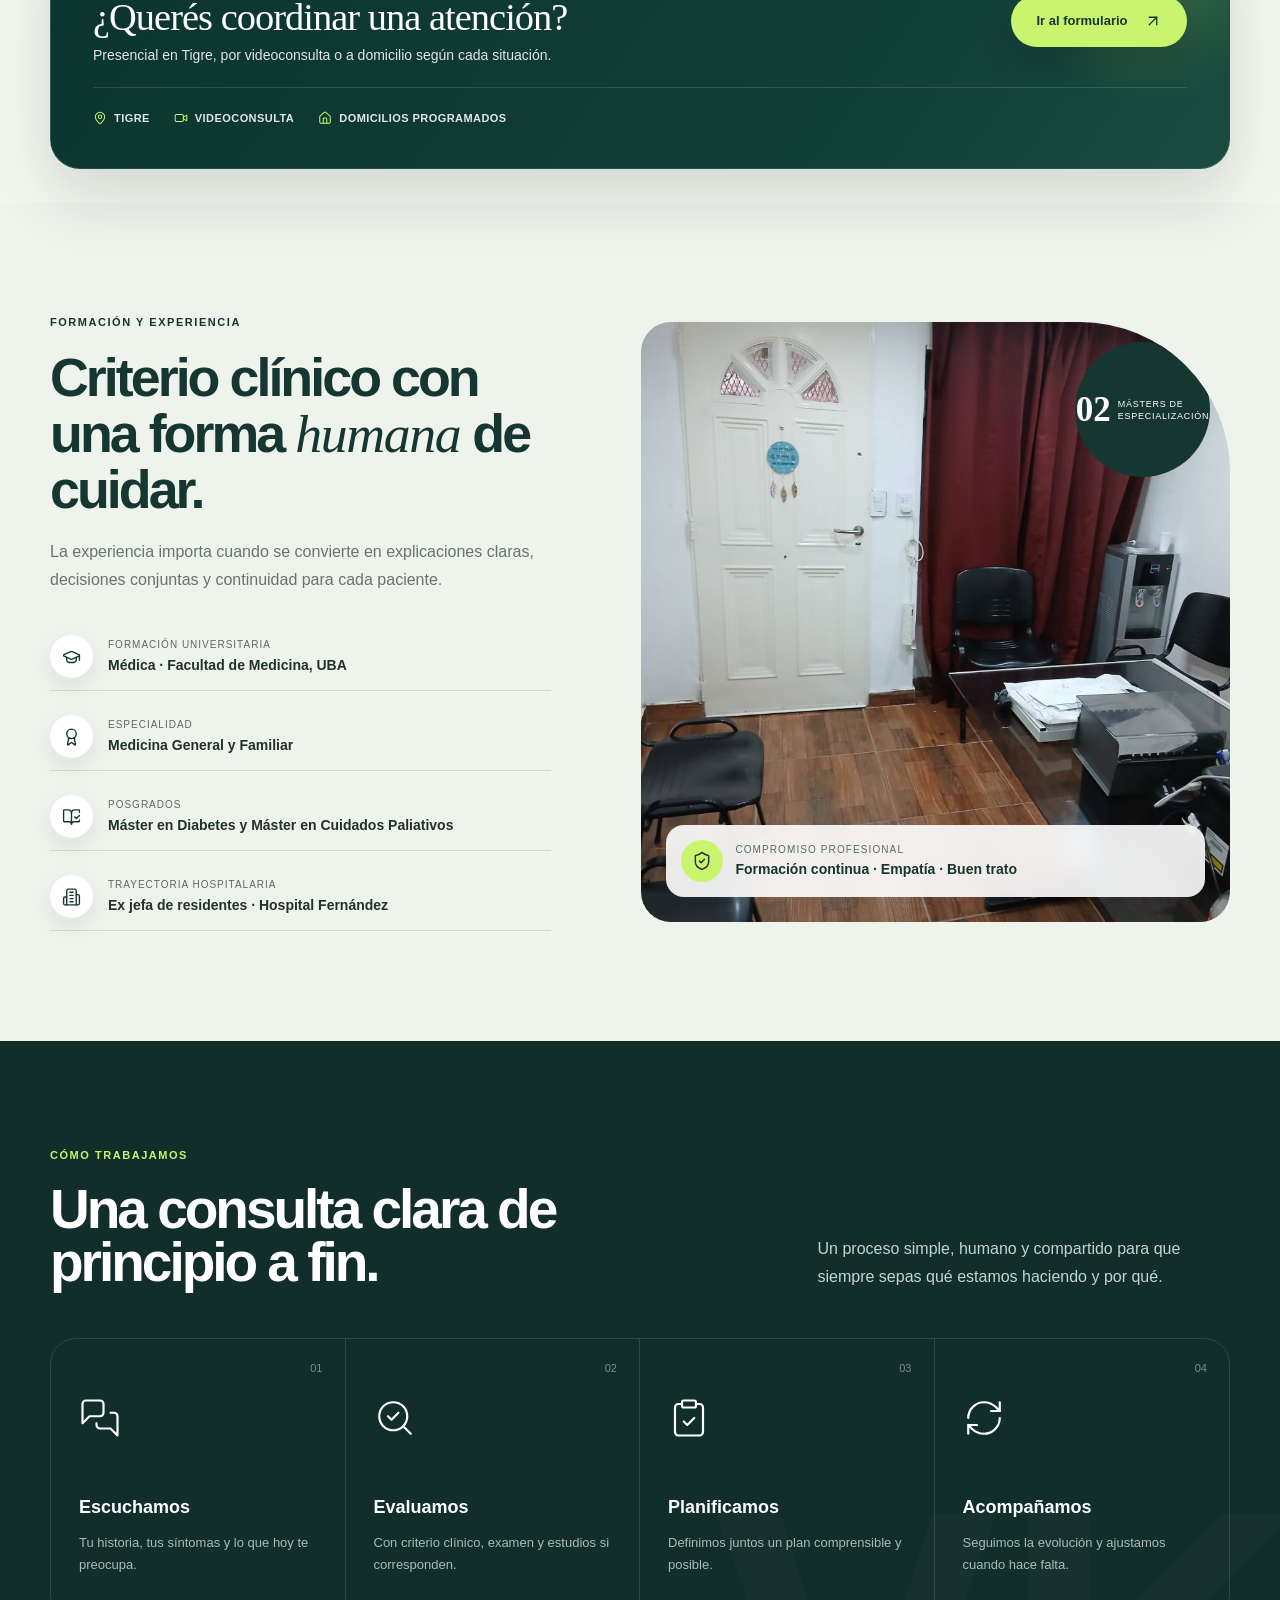
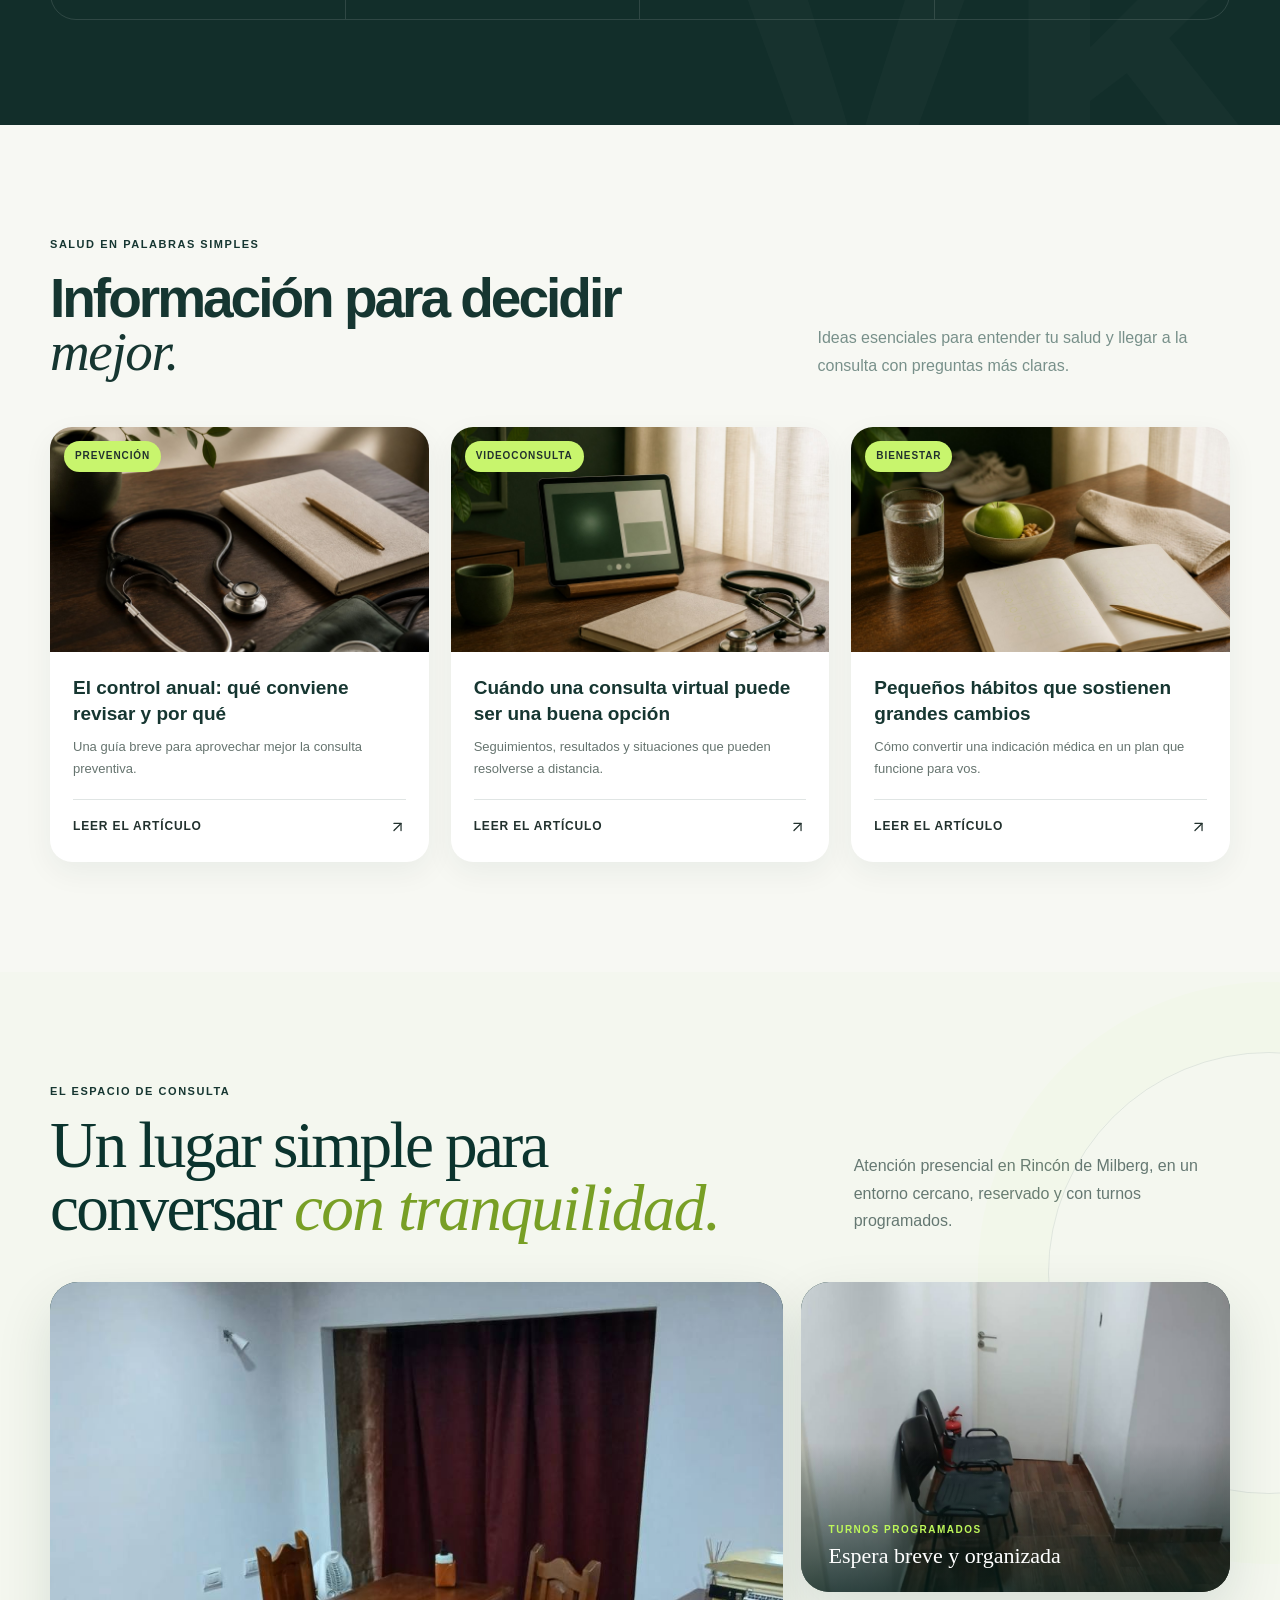
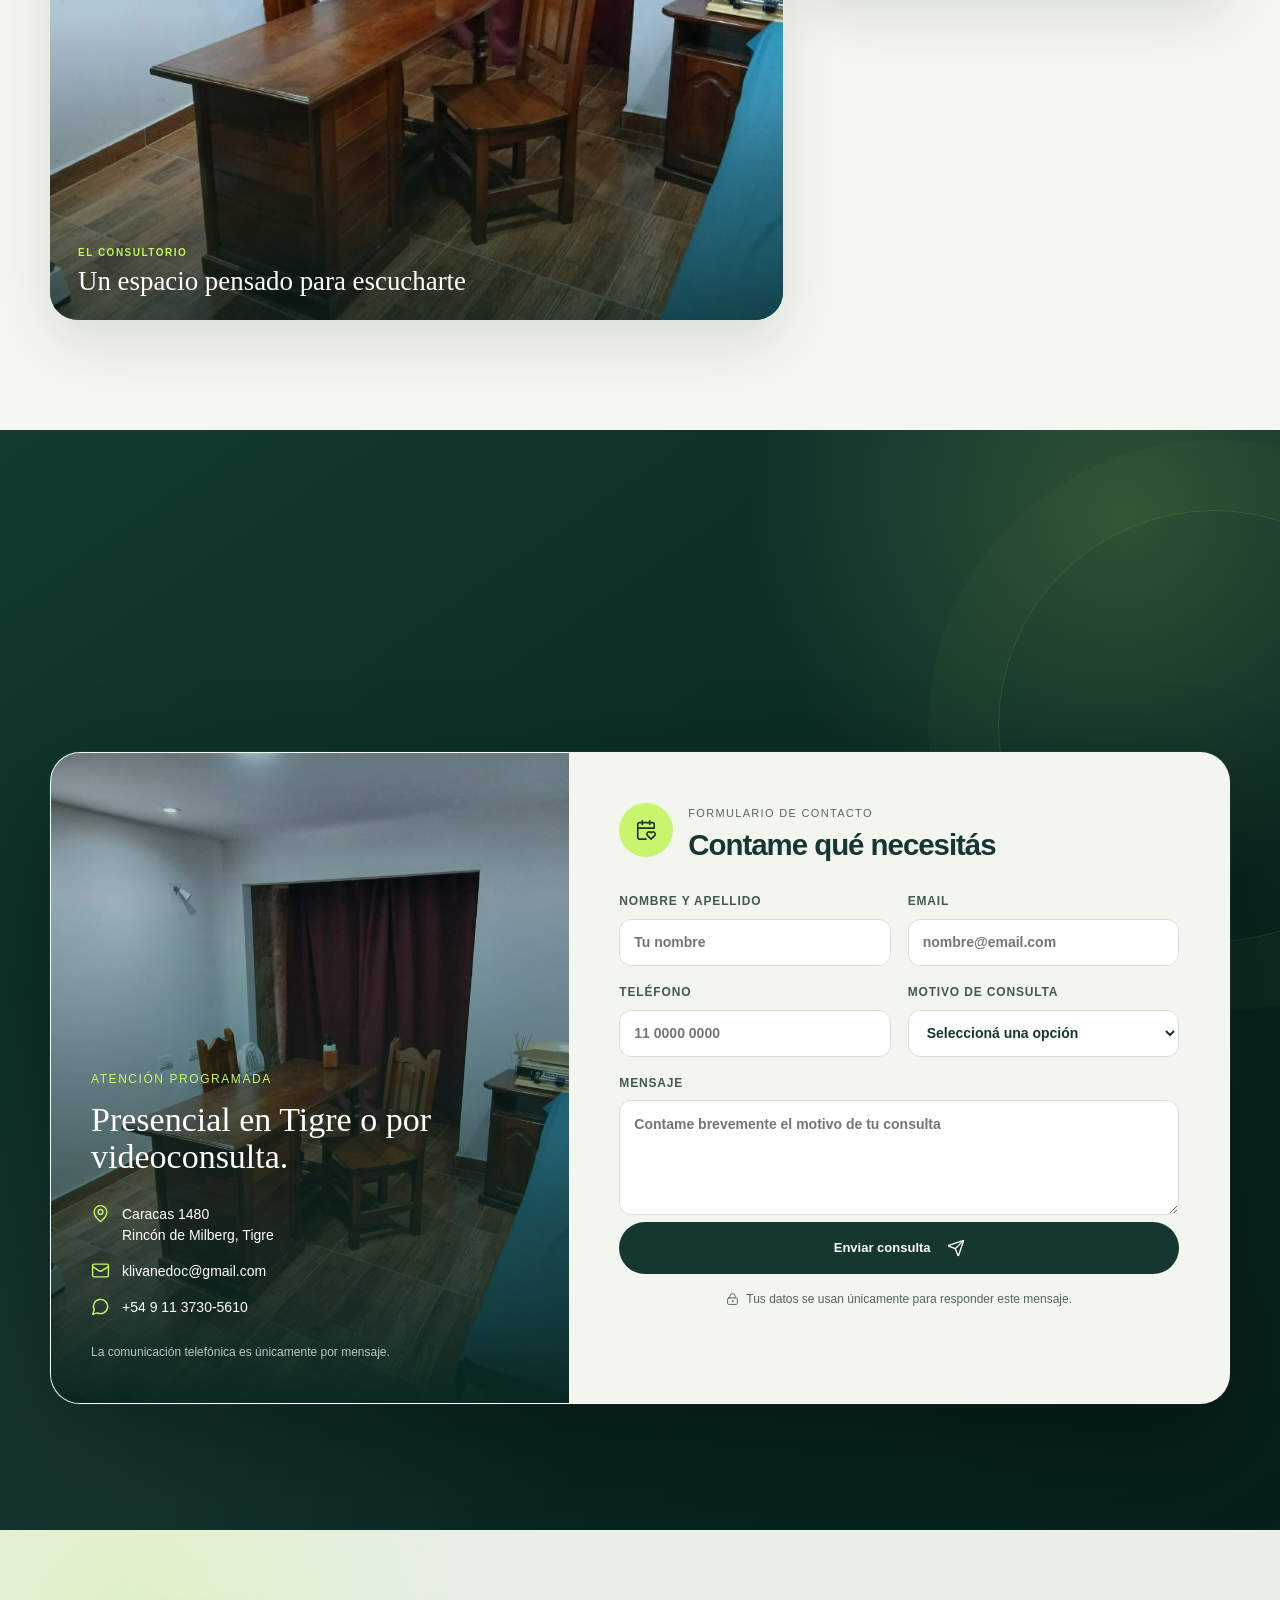
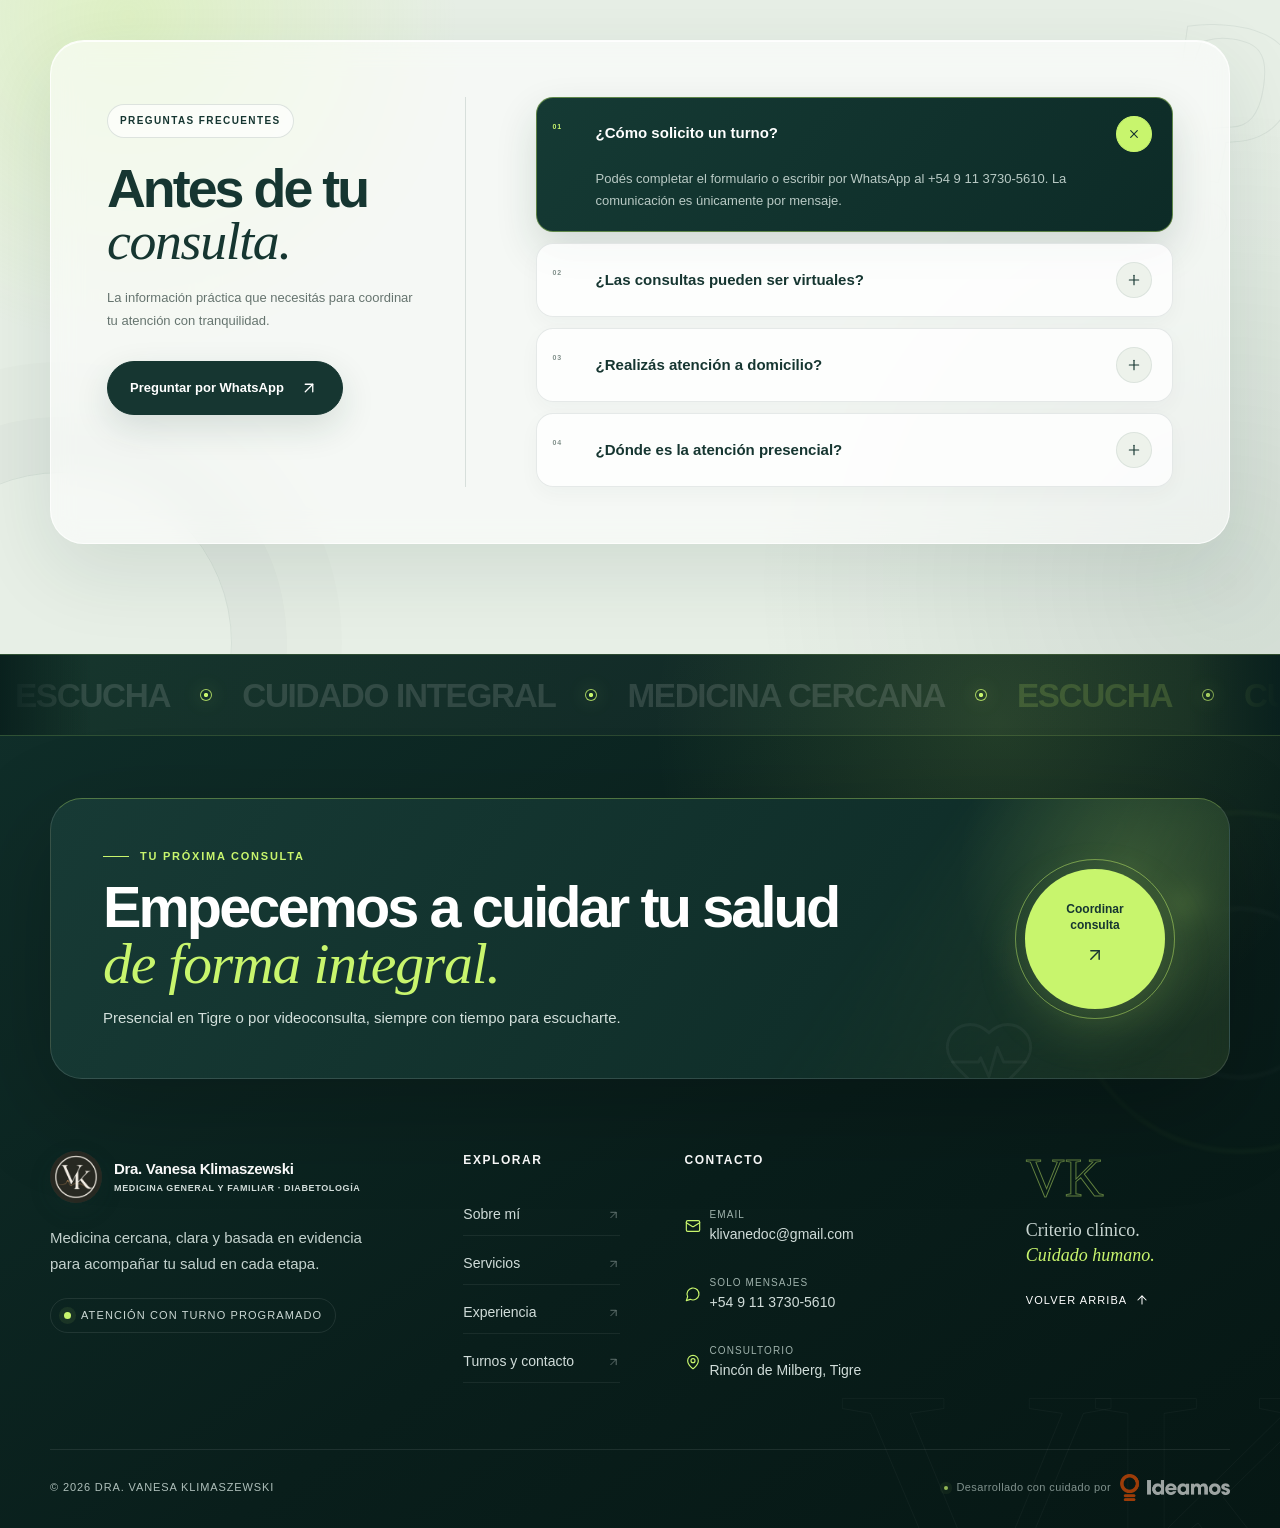
==== commit b2d28ca2: "Mejorar legibilidad del crédito de Ideamos" ====
--- a/index.html
+++ b/index.html
@@ -31,7 +31,7 @@
 <meta name="twitter:image" content="https://doctoravanesaklima.com.ar/assets/dra-vanesa-real-2026.jpg">
 <link rel="icon" href="assets/logo-vk-premium.png">
 <link rel="preload" as="image" href="assets/dra-vanesa-real-2026.jpg" type="image/jpeg" fetchpriority="high">
-<link rel="stylesheet" href="mednix.css?v=20260922-3">
+<link rel="stylesheet" href="mednix.css?v=20260922-4">
 <script type="application/ld+json">{"@context":"https://schema.org","@graph":[{"@type":["Physician","MedicalClinic"],"@id":"https://doctoravanesaklima.com.ar/#consultorio","name":"Dra. Vanesa Klimaszewski","url":"https://doctoravanesaklima.com.ar/","image":"https://doctoravanesaklima.com.ar/assets/dra-vanesa-real-2026.jpg","email":"mailto:klivanedoc@gmail.com","telephone":"+54 9 11 3730-5610","address":{"@type":"PostalAddress","streetAddress":"Caracas 1480","addressLocality":"Rincón de Milberg","addressRegion":"Buenos Aires","addressCountry":"AR"},"areaServed":{"@type":"City","name":"Tigre"},"medicalSpecialty":["Medicina General","Medicina Familiar","Diabetología"],"availableService":[{"@type":"Service","name":"Medicina general y familiar"},{"@type":"Service","name":"Atención y seguimiento de diabetes"},{"@type":"Service","name":"Médica de cabecera PAMI"},{"@type":"Service","name":"Videoconsultas"},{"@type":"Service","name":"Domicilios programados en Tigre"}]},{"@type":"WebSite","@id":"https://doctoravanesaklima.com.ar/#sitio","url":"https://doctoravanesaklima.com.ar/","name":"Dra. Vanesa Klimaszewski","inLanguage":"es-AR","publisher":{"@id":"https://doctoravanesaklima.com.ar/#consultorio"},"creator":{"@type":"Organization","name":"Estudio Ideamos","url":"https://ideamos.com.ar/"}}]}</script>
 <script src="assets/lucide.min.js" defer></script>
 <script src="script.js?v=20260922-2" defer></script>
--- a/mednix.css
+++ b/mednix.css
@@ -729,8 +729,8 @@
   box-shadow:0 0 0 4px rgba(200,245,109,.07);
 }
 .premium-footer .footer-bottom>.ideamos-credit .ideamos-credit-copy{
-  color:rgba(220,231,228,.58)!important;
-  font-size:8px!important;
+  color:#aebfba!important;
+  font-size:11px!important;
   font-weight:500!important;
   line-height:1.2!important;
   letter-spacing:.035em!important;
@@ -760,6 +760,6 @@
     gap:8px!important;
     justify-content:center!important;
   }
-  .premium-footer .footer-bottom>.ideamos-credit .ideamos-credit-copy{font-size:7px!important}
+  .premium-footer .footer-bottom>.ideamos-credit .ideamos-credit-copy{font-size:10px!important}
   .premium-footer .footer-bottom>.ideamos-credit img{width:102px!important}
 }
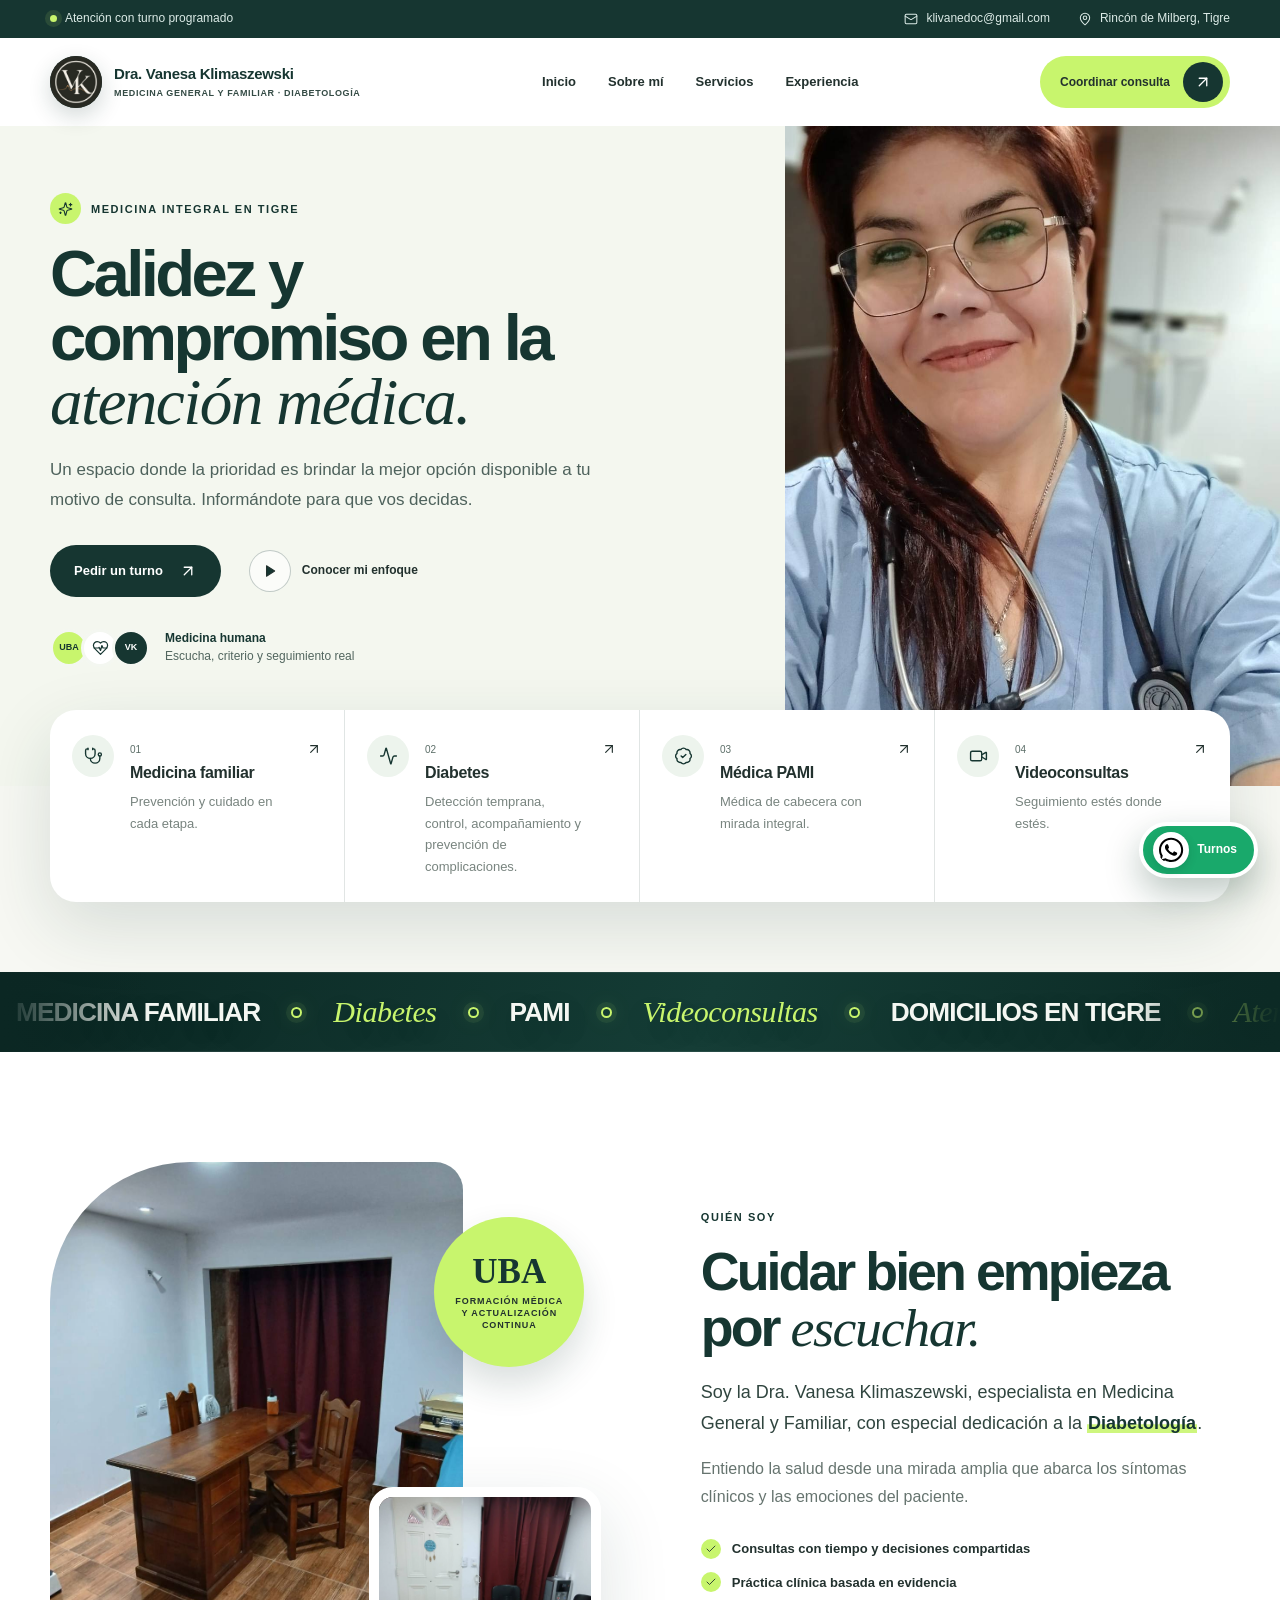
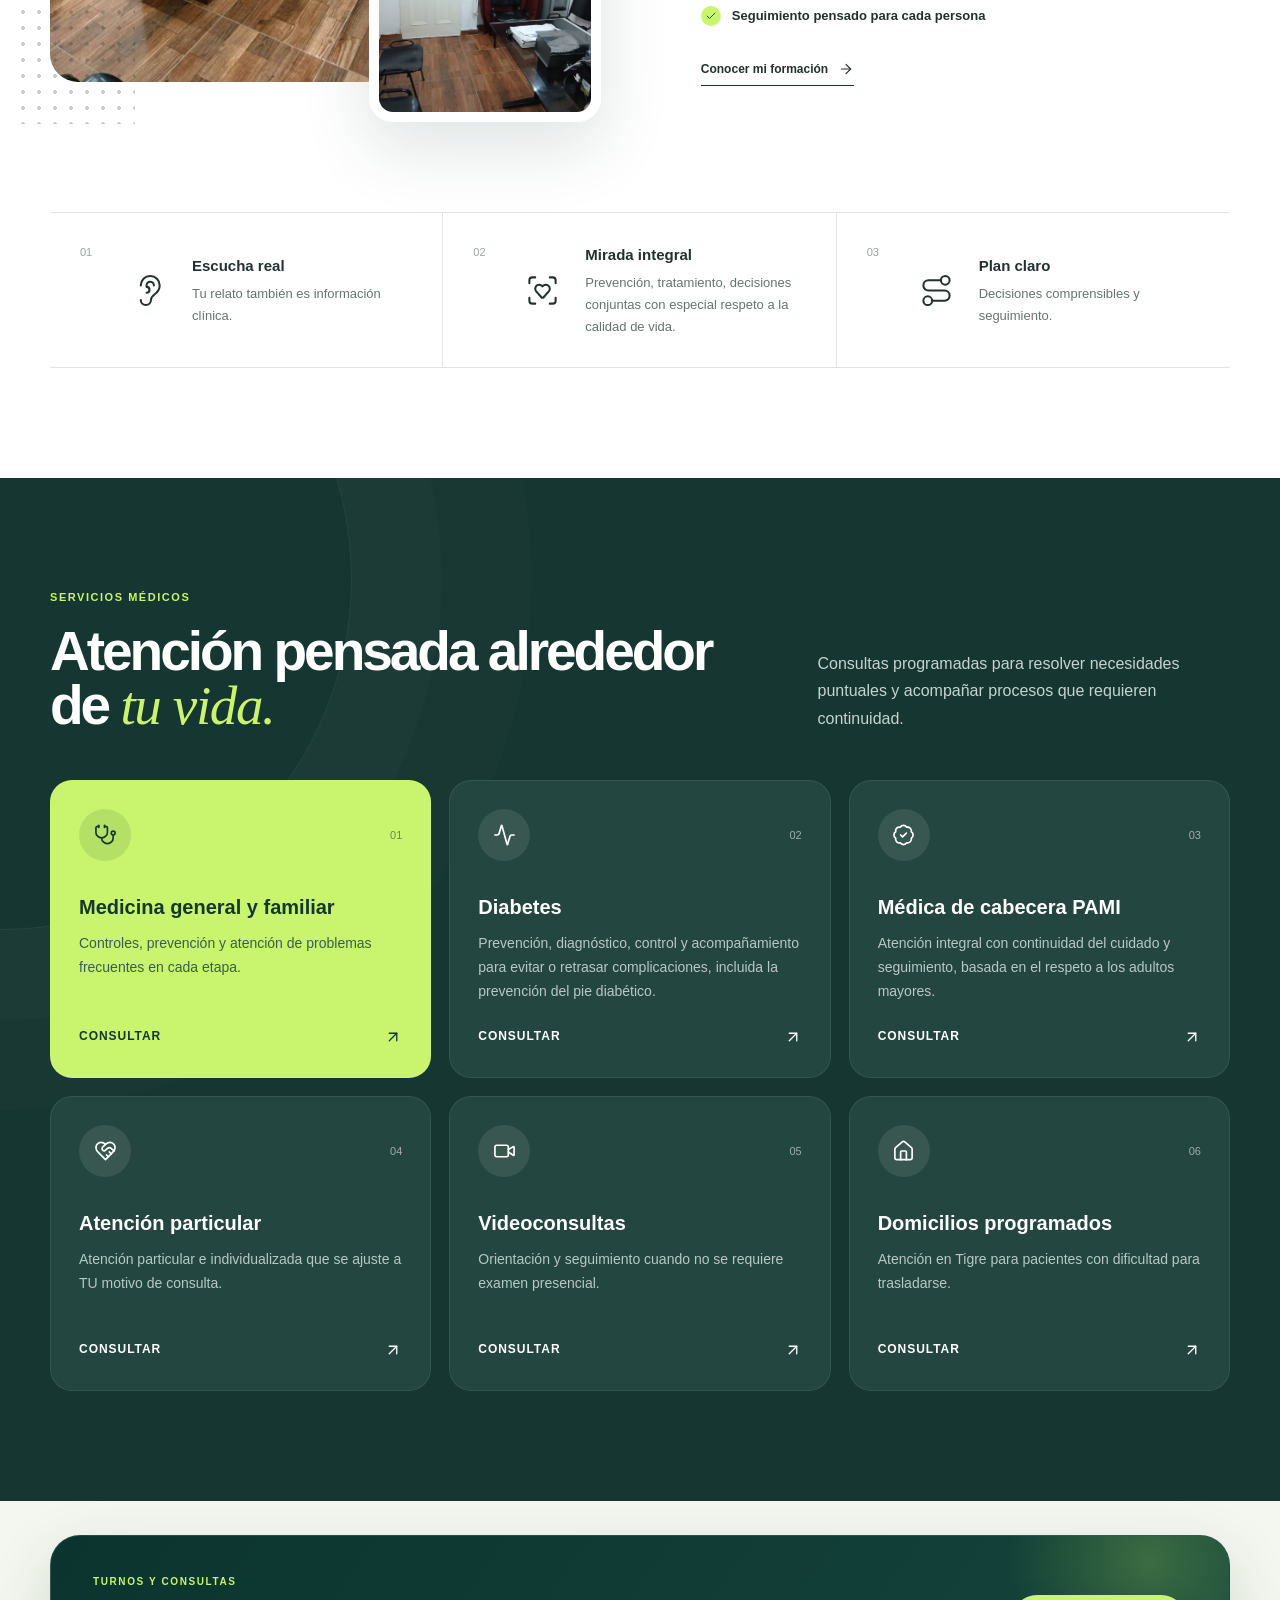
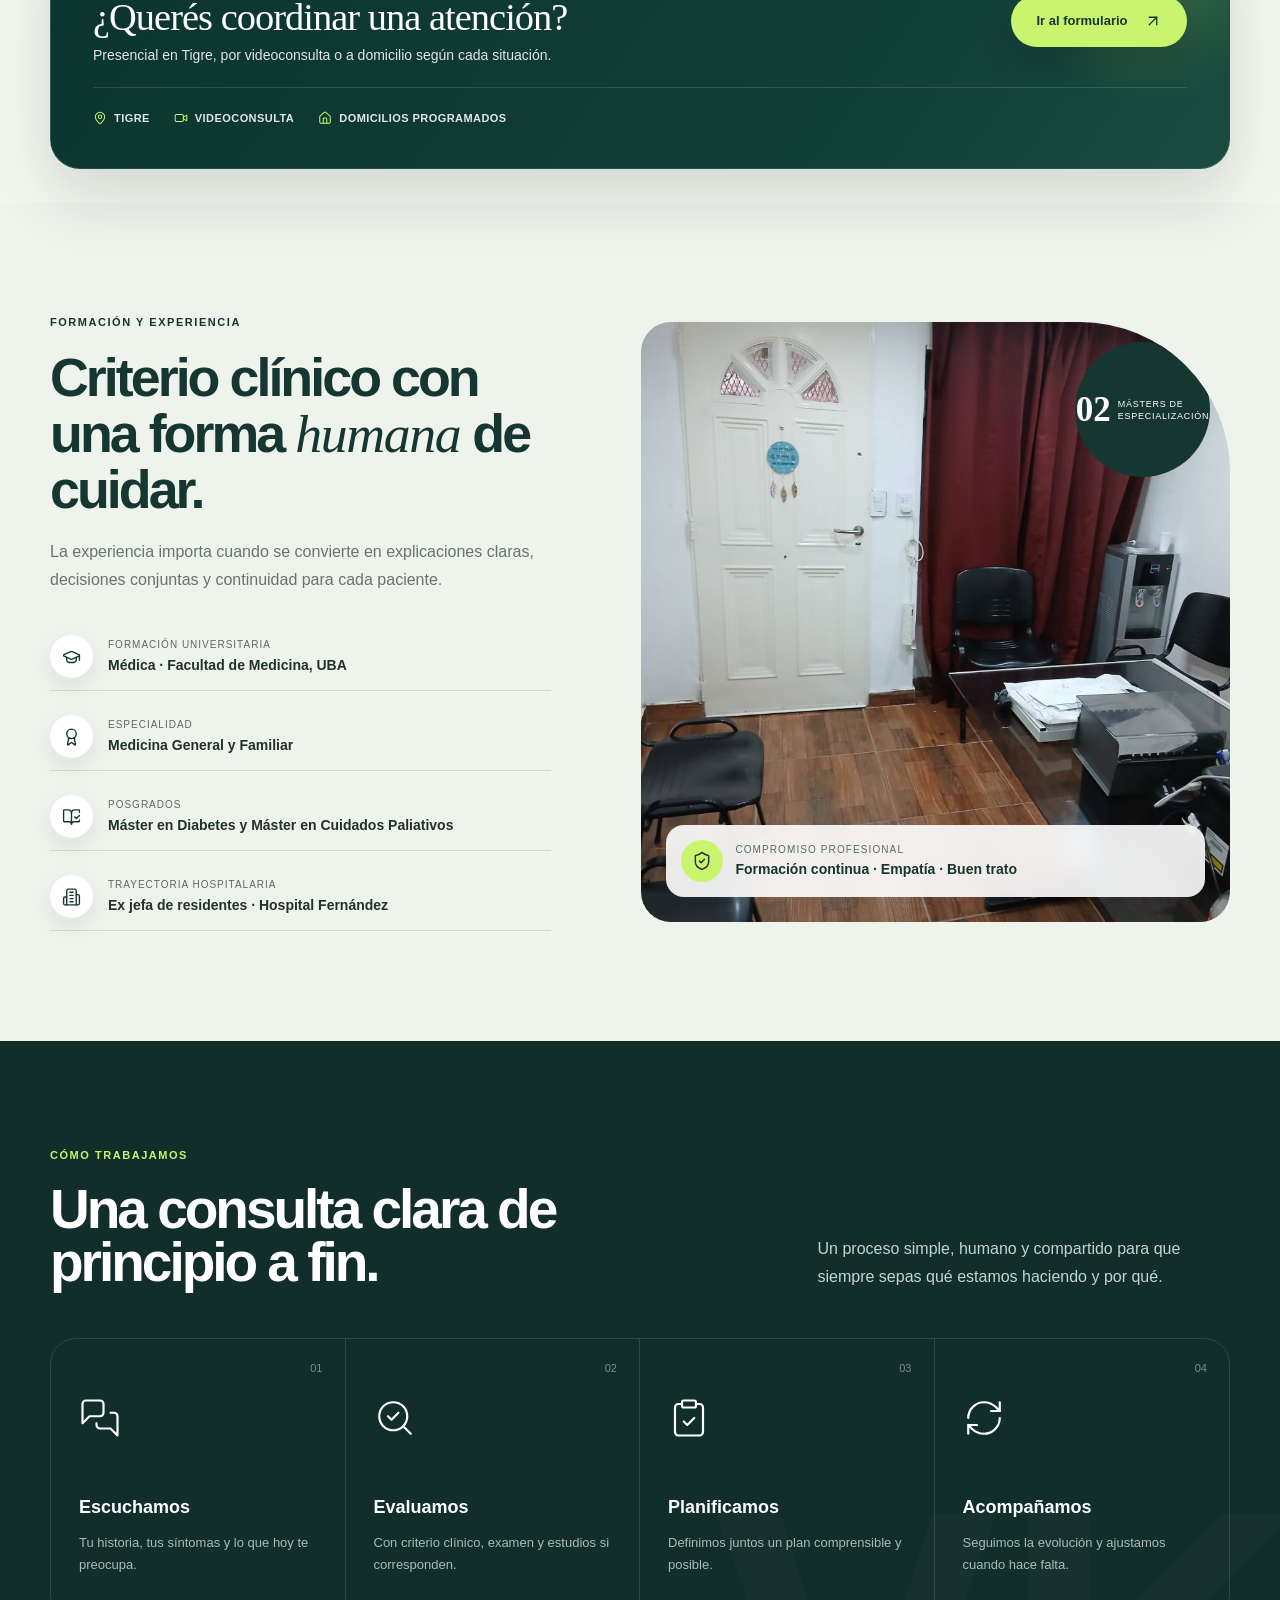
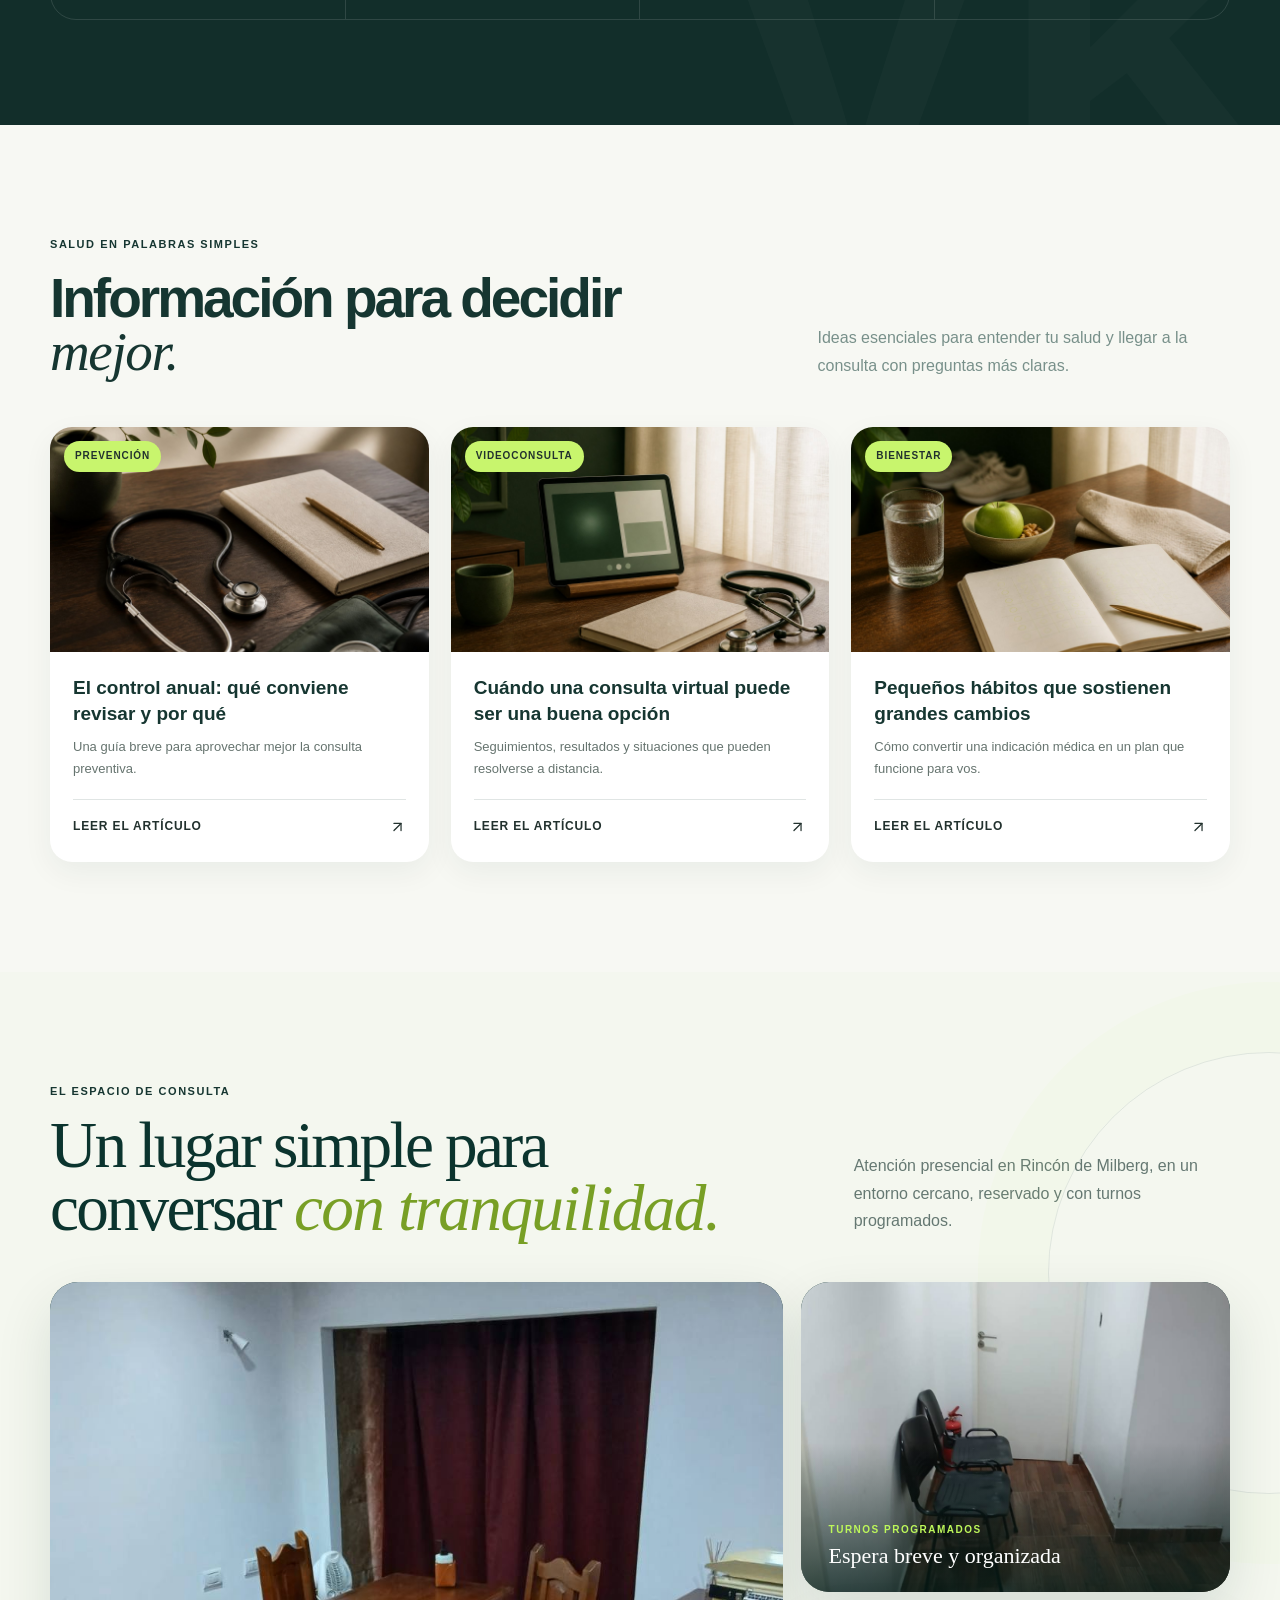
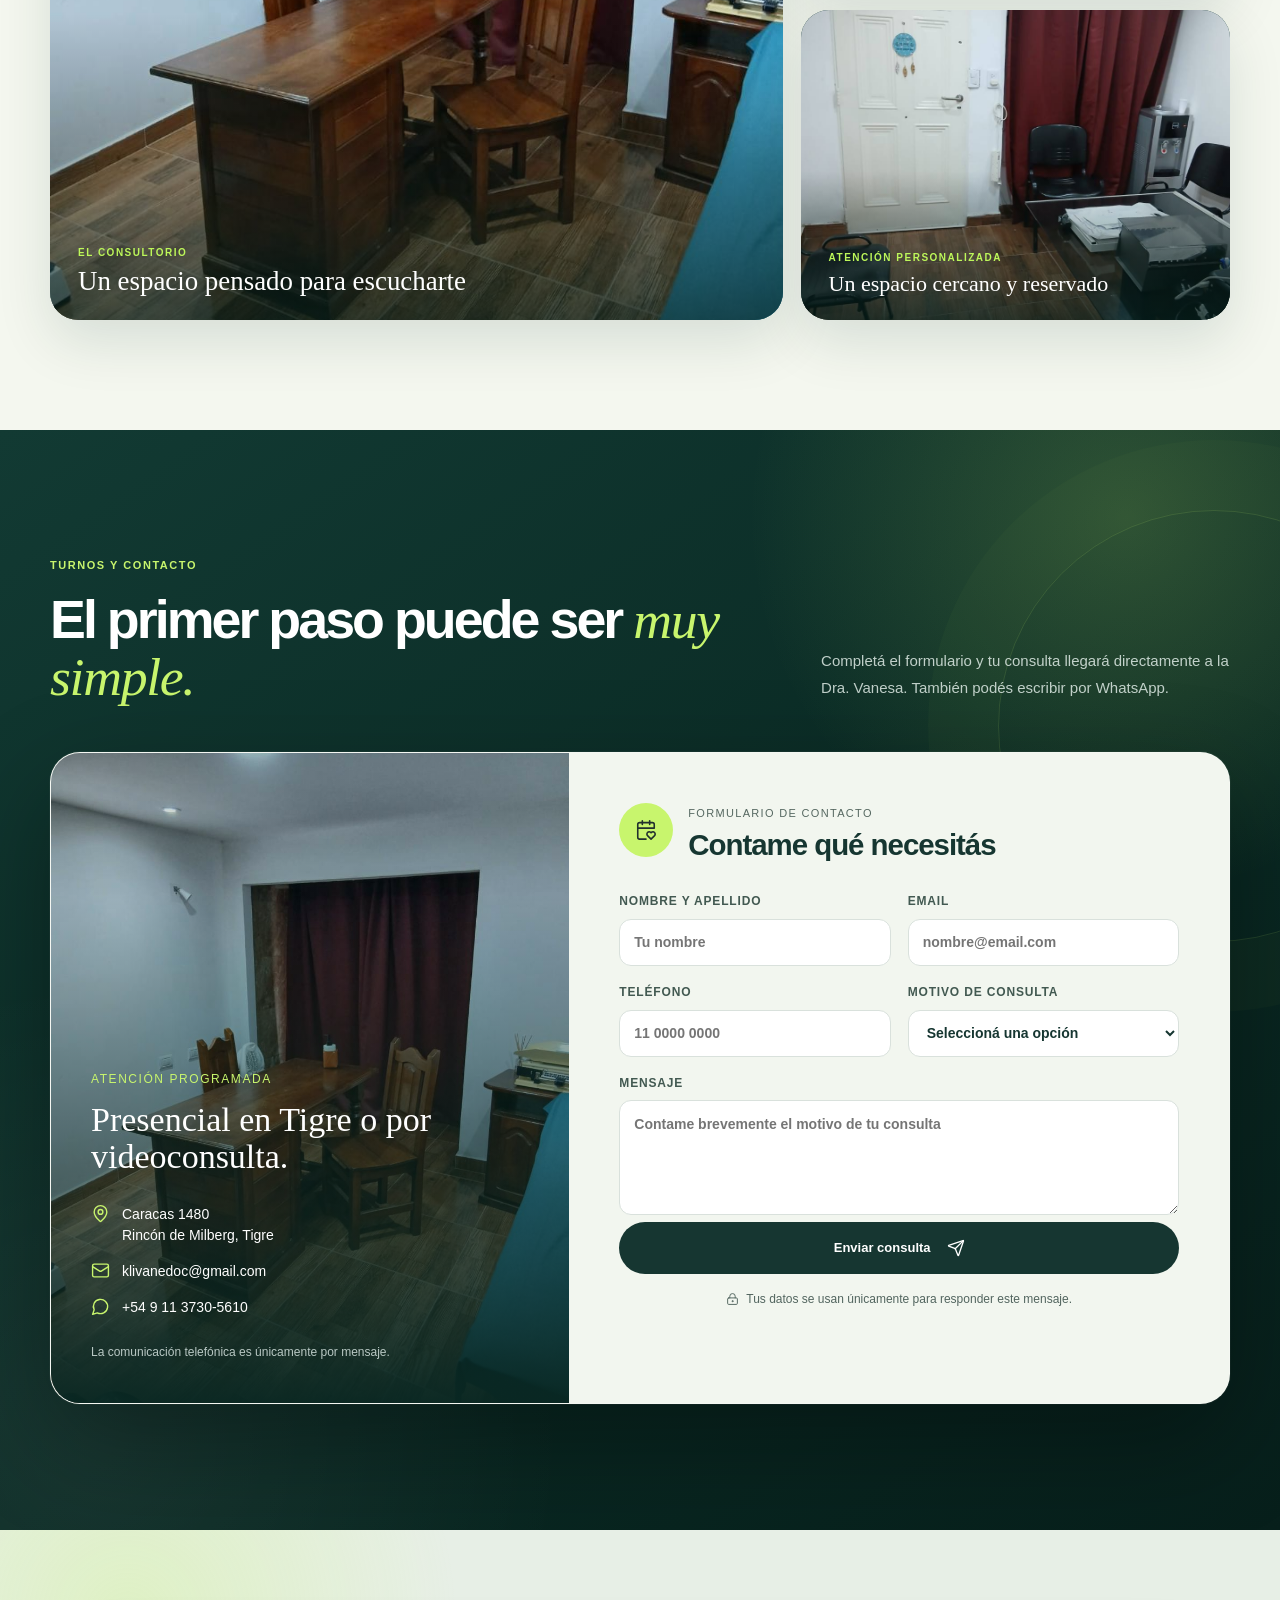
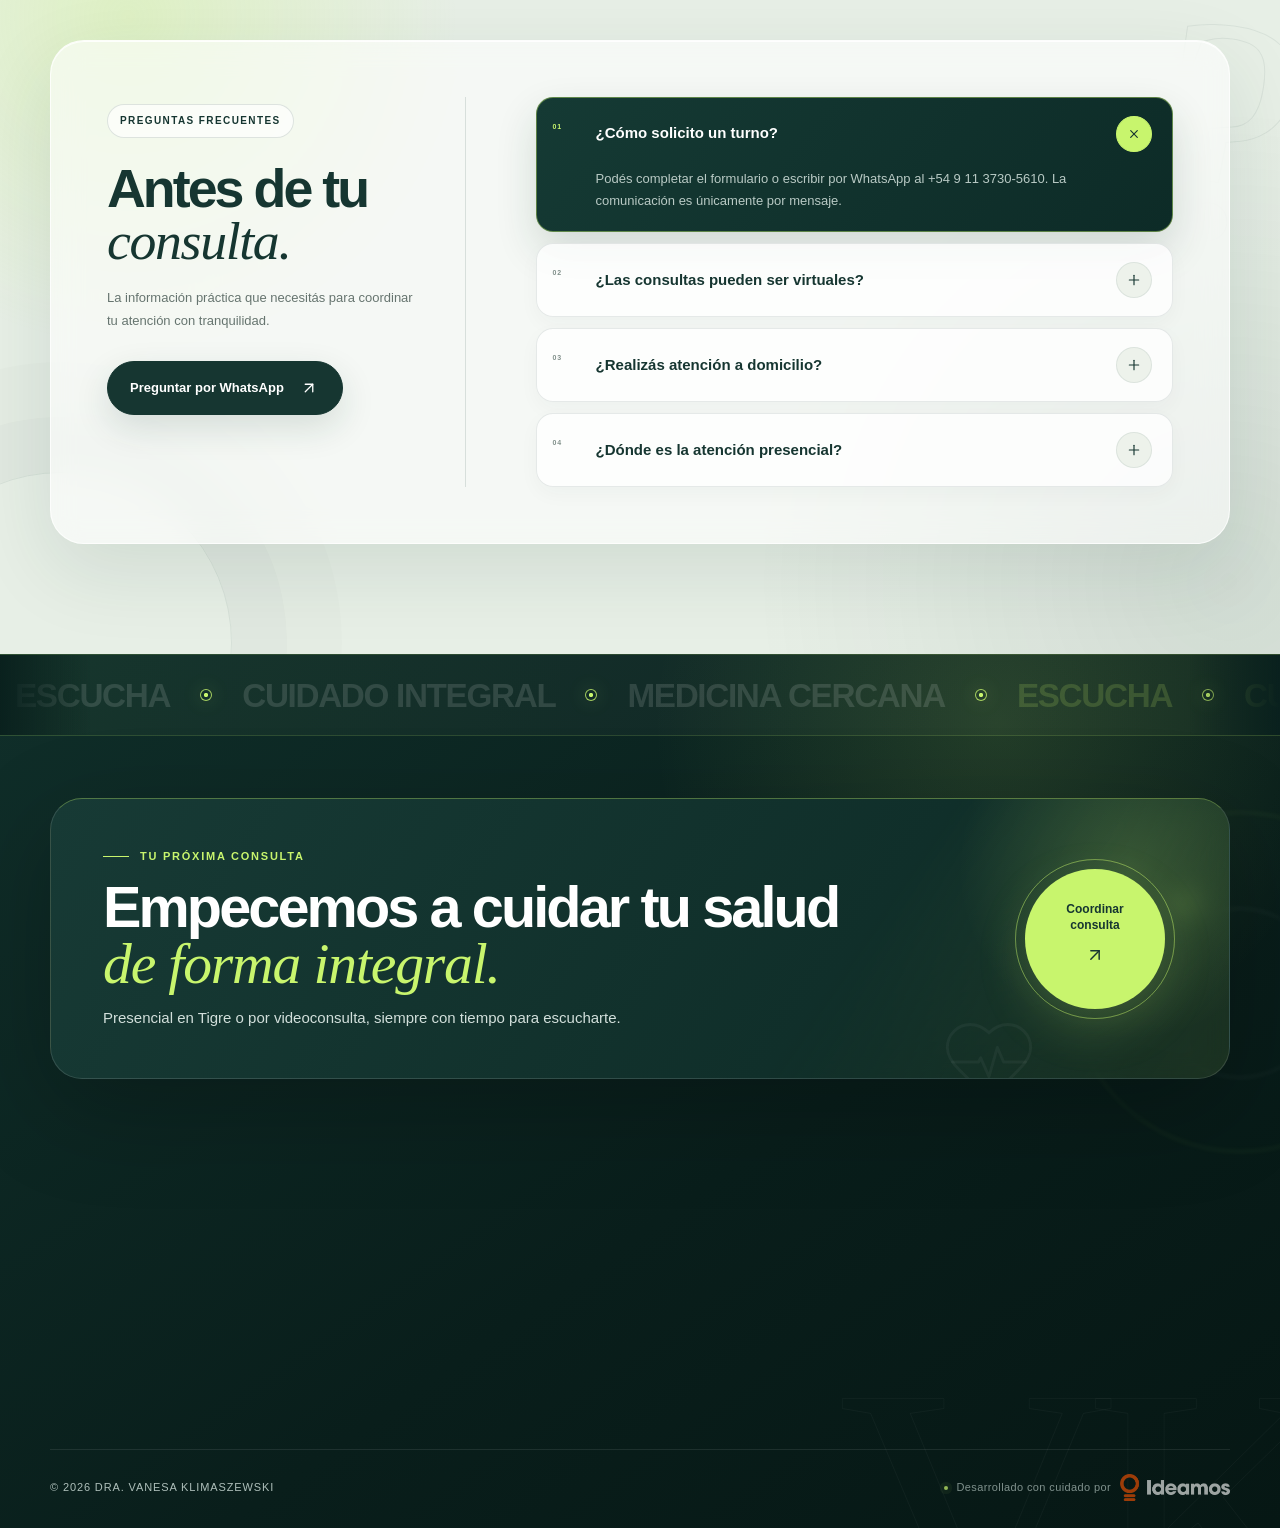
==== commit bd97fd6e: "Center mobile hero copy and calls to action" ====
--- a/index.html
+++ b/index.html
@@ -31,7 +31,7 @@
 <meta name="twitter:image" content="https://doctoravanesaklima.com.ar/assets/dra-vanesa-real-2026.jpg">
 <link rel="icon" href="assets/logo-vk-premium.png">
 <link rel="preload" as="image" href="assets/dra-vanesa-real-2026.jpg" type="image/jpeg" fetchpriority="high">
-<link rel="stylesheet" href="mednix.css?v=20260922-4">
+<link rel="stylesheet" href="mednix.css?v=20260923-mobile">
 <script type="application/ld+json">{"@context":"https://schema.org","@graph":[{"@type":["Physician","MedicalClinic"],"@id":"https://doctoravanesaklima.com.ar/#consultorio","name":"Dra. Vanesa Klimaszewski","url":"https://doctoravanesaklima.com.ar/","image":"https://doctoravanesaklima.com.ar/assets/dra-vanesa-real-2026.jpg","email":"mailto:klivanedoc@gmail.com","telephone":"+54 9 11 3730-5610","address":{"@type":"PostalAddress","streetAddress":"Caracas 1480","addressLocality":"Rincón de Milberg","addressRegion":"Buenos Aires","addressCountry":"AR"},"areaServed":{"@type":"City","name":"Tigre"},"medicalSpecialty":["Medicina General","Medicina Familiar","Diabetología"],"availableService":[{"@type":"Service","name":"Medicina general y familiar"},{"@type":"Service","name":"Atención y seguimiento de diabetes"},{"@type":"Service","name":"Médica de cabecera PAMI"},{"@type":"Service","name":"Videoconsultas"},{"@type":"Service","name":"Domicilios programados en Tigre"}]},{"@type":"WebSite","@id":"https://doctoravanesaklima.com.ar/#sitio","url":"https://doctoravanesaklima.com.ar/","name":"Dra. Vanesa Klimaszewski","inLanguage":"es-AR","publisher":{"@id":"https://doctoravanesaklima.com.ar/#consultorio"},"creator":{"@type":"Organization","name":"Estudio Ideamos","url":"https://ideamos.com.ar/"}}]}</script>
 <script src="assets/lucide.min.js" defer></script>
 <script src="script.js?v=20260922-2" defer></script>
--- a/mednix.css
+++ b/mednix.css
@@ -763,3 +763,12 @@
   .premium-footer .footer-bottom>.ideamos-credit .ideamos-credit-copy{font-size:10px!important}
   .premium-footer .footer-bottom>.ideamos-credit img{width:102px!important}
 }
+
+/* Center the mobile hero without changing desktop or form layouts. */
+@media (max-width: 767px) {
+  .hero-copy{text-align:center;margin-inline:auto}
+  .hero-copy h1,.hero-copy>p{margin-inline:auto}
+  .hero-copy .kicker,.hero-actions,.hero-copy .trust-row{justify-content:center}
+  .hero-actions a{justify-content:center;min-height:44px}
+
+}
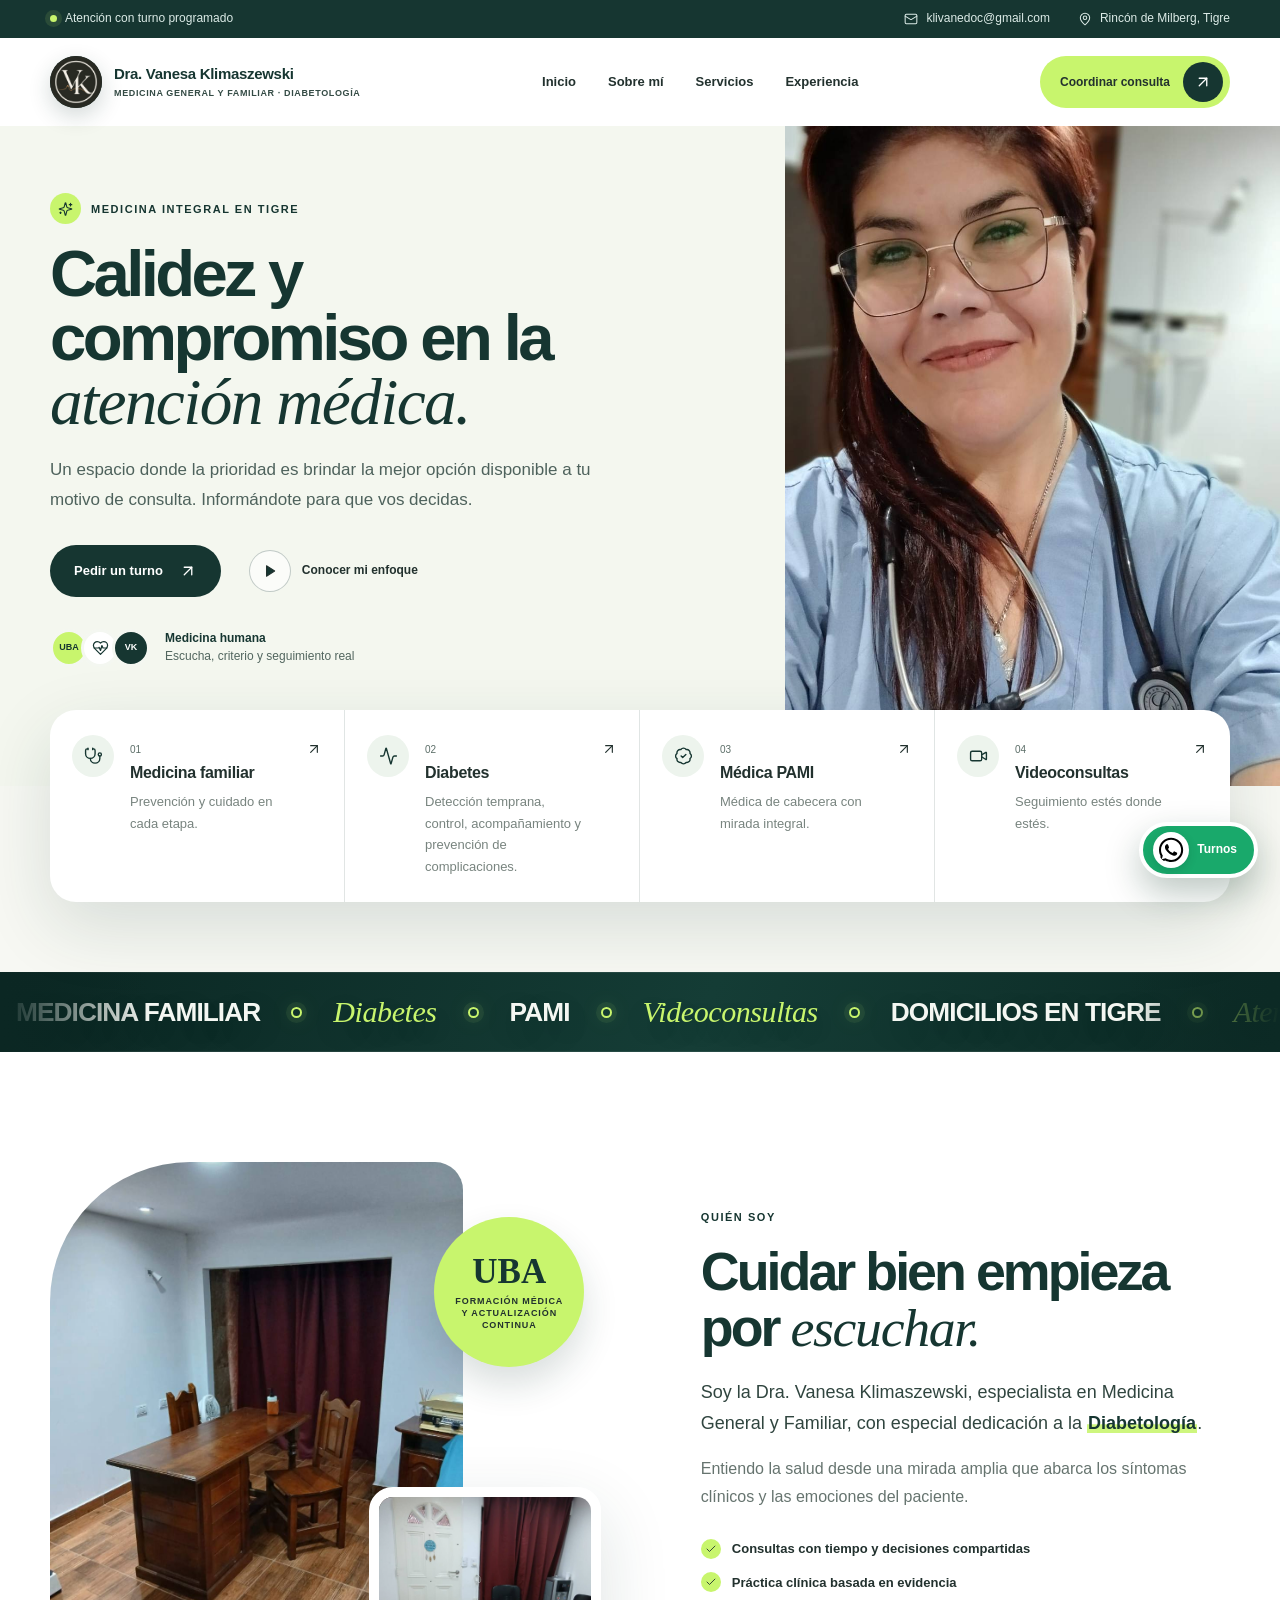
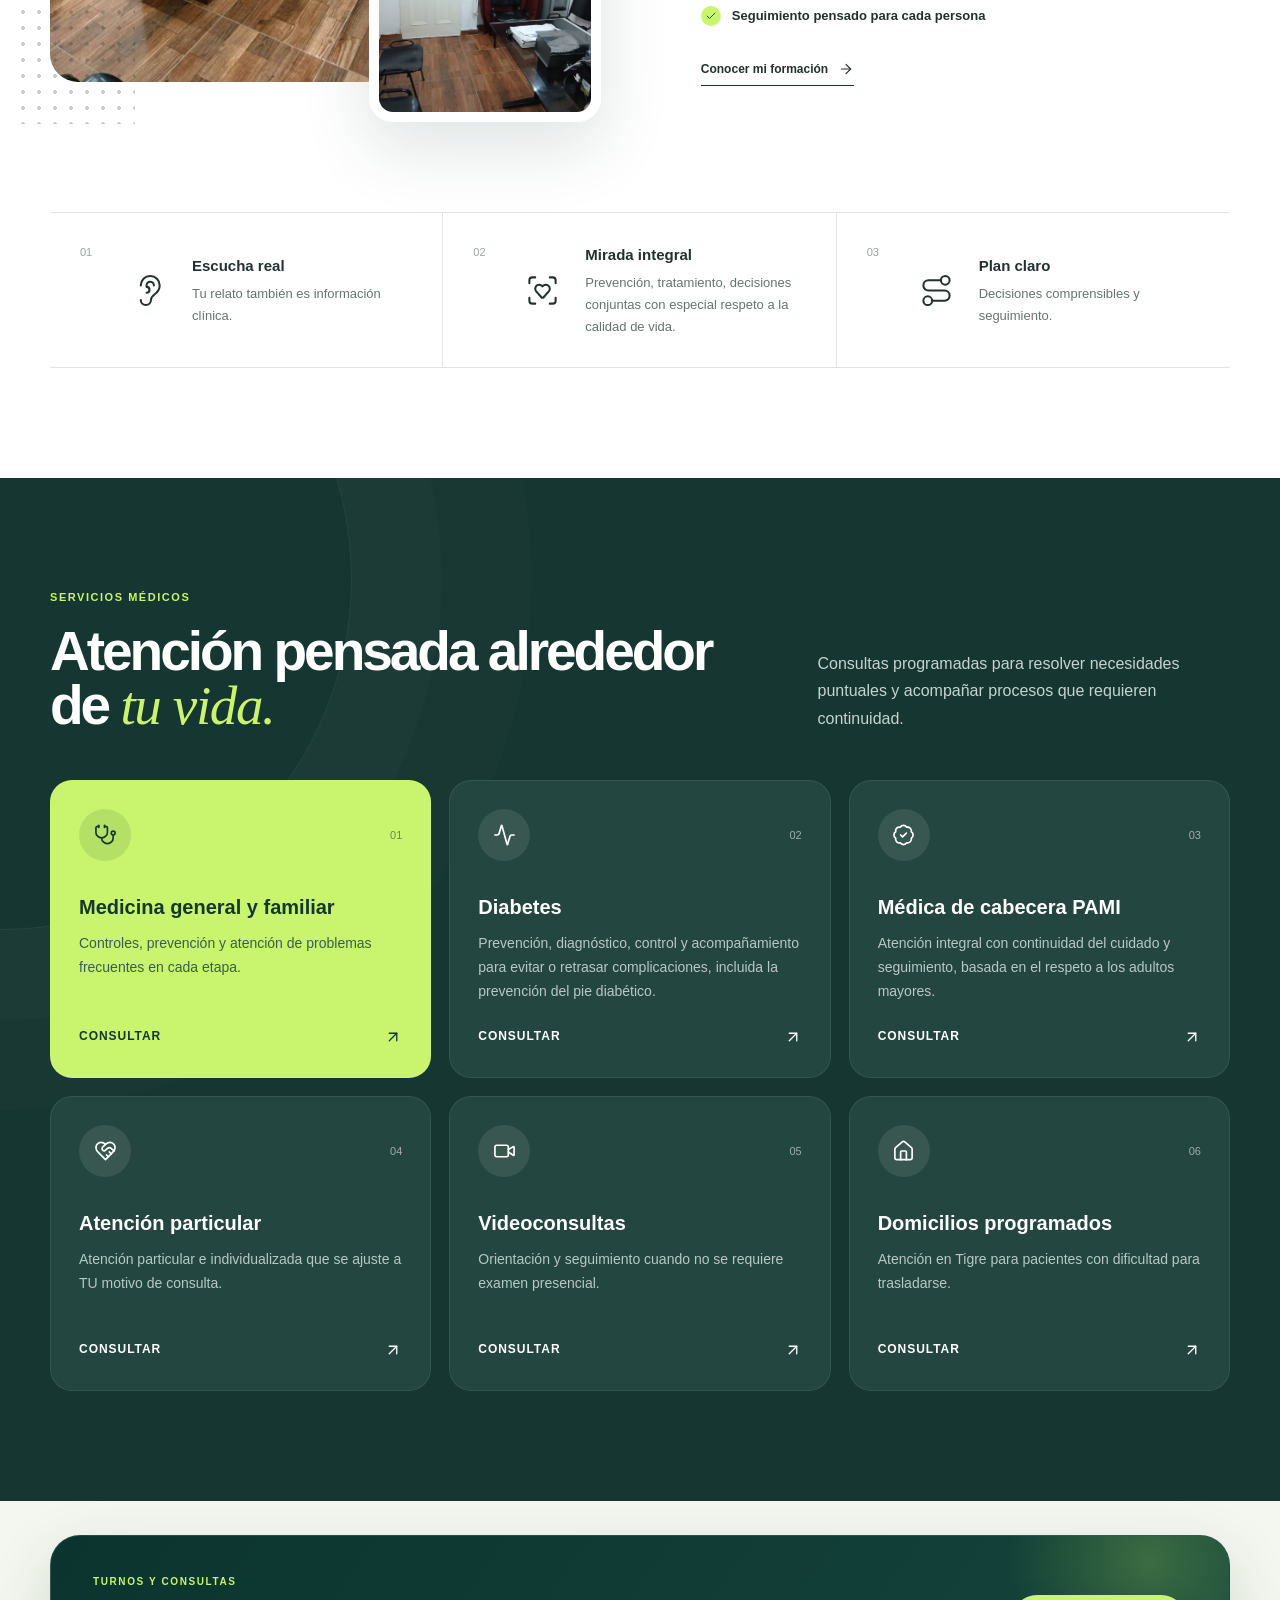
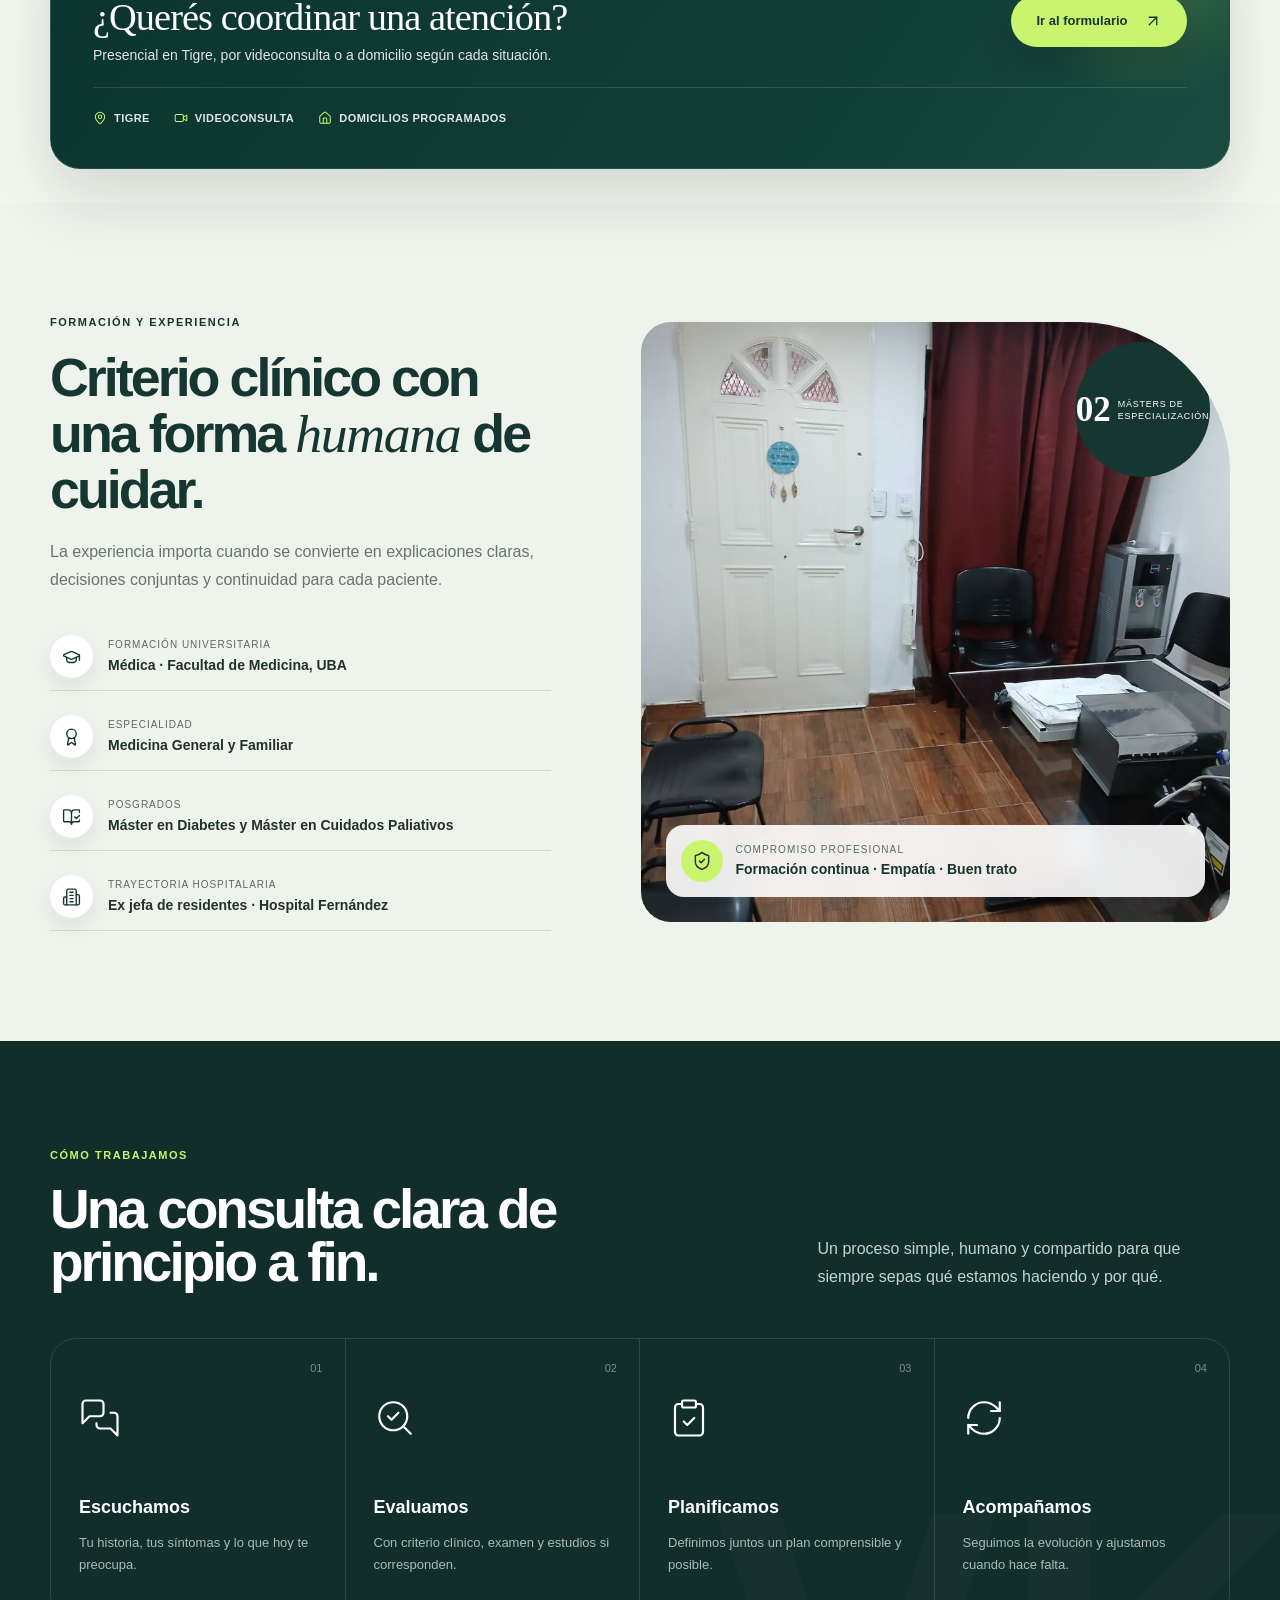
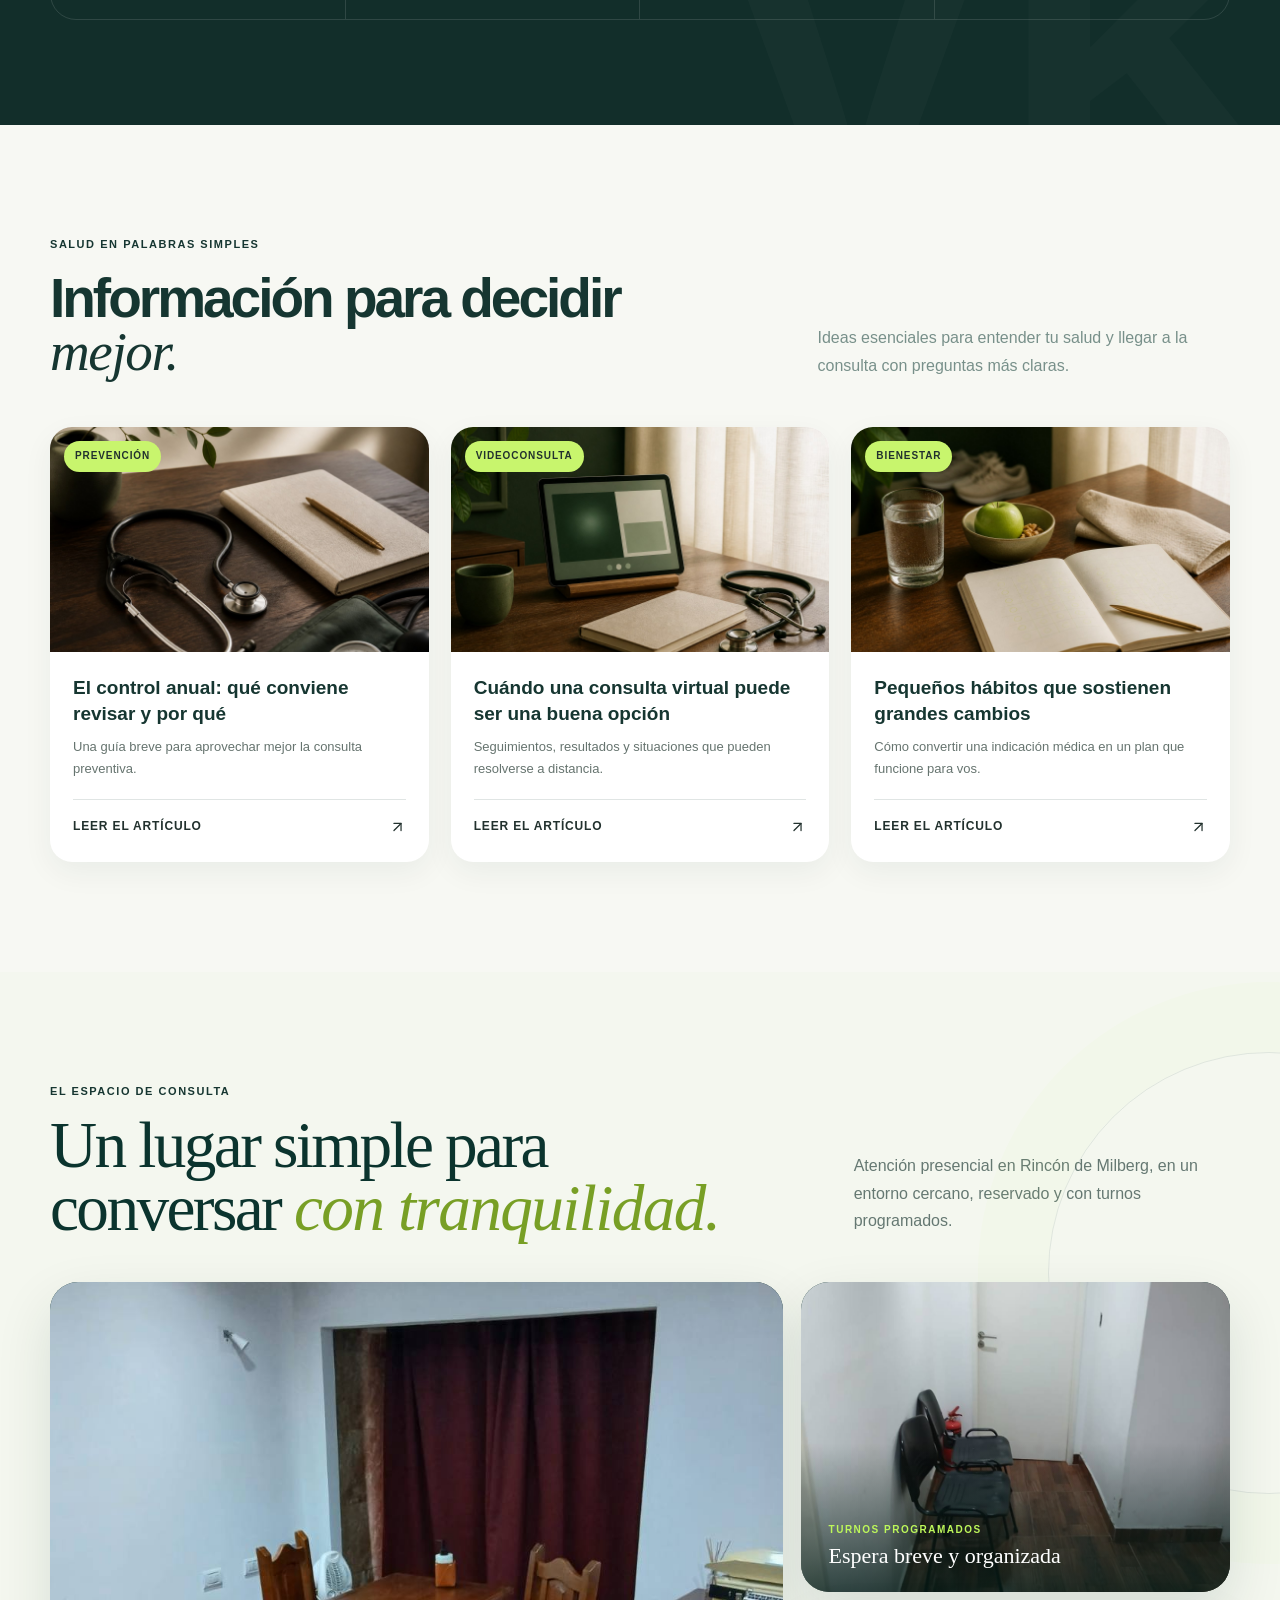
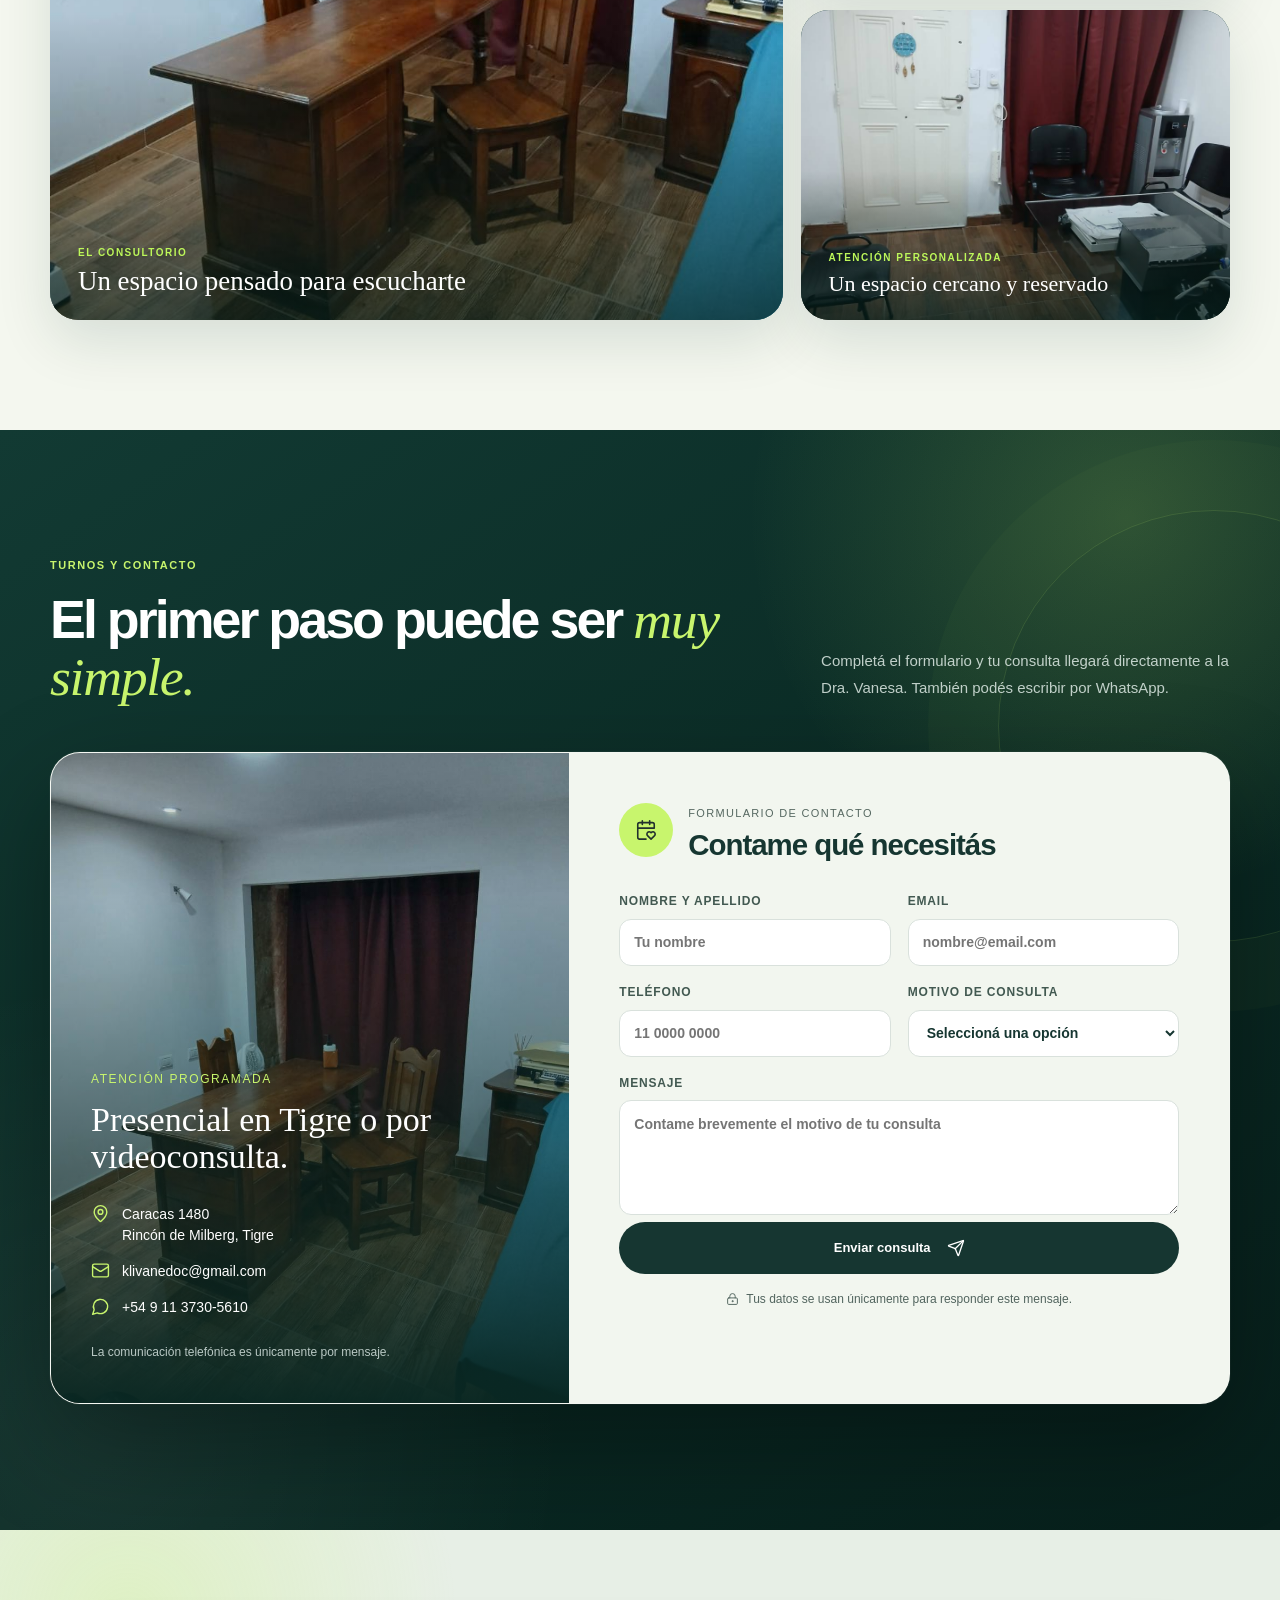
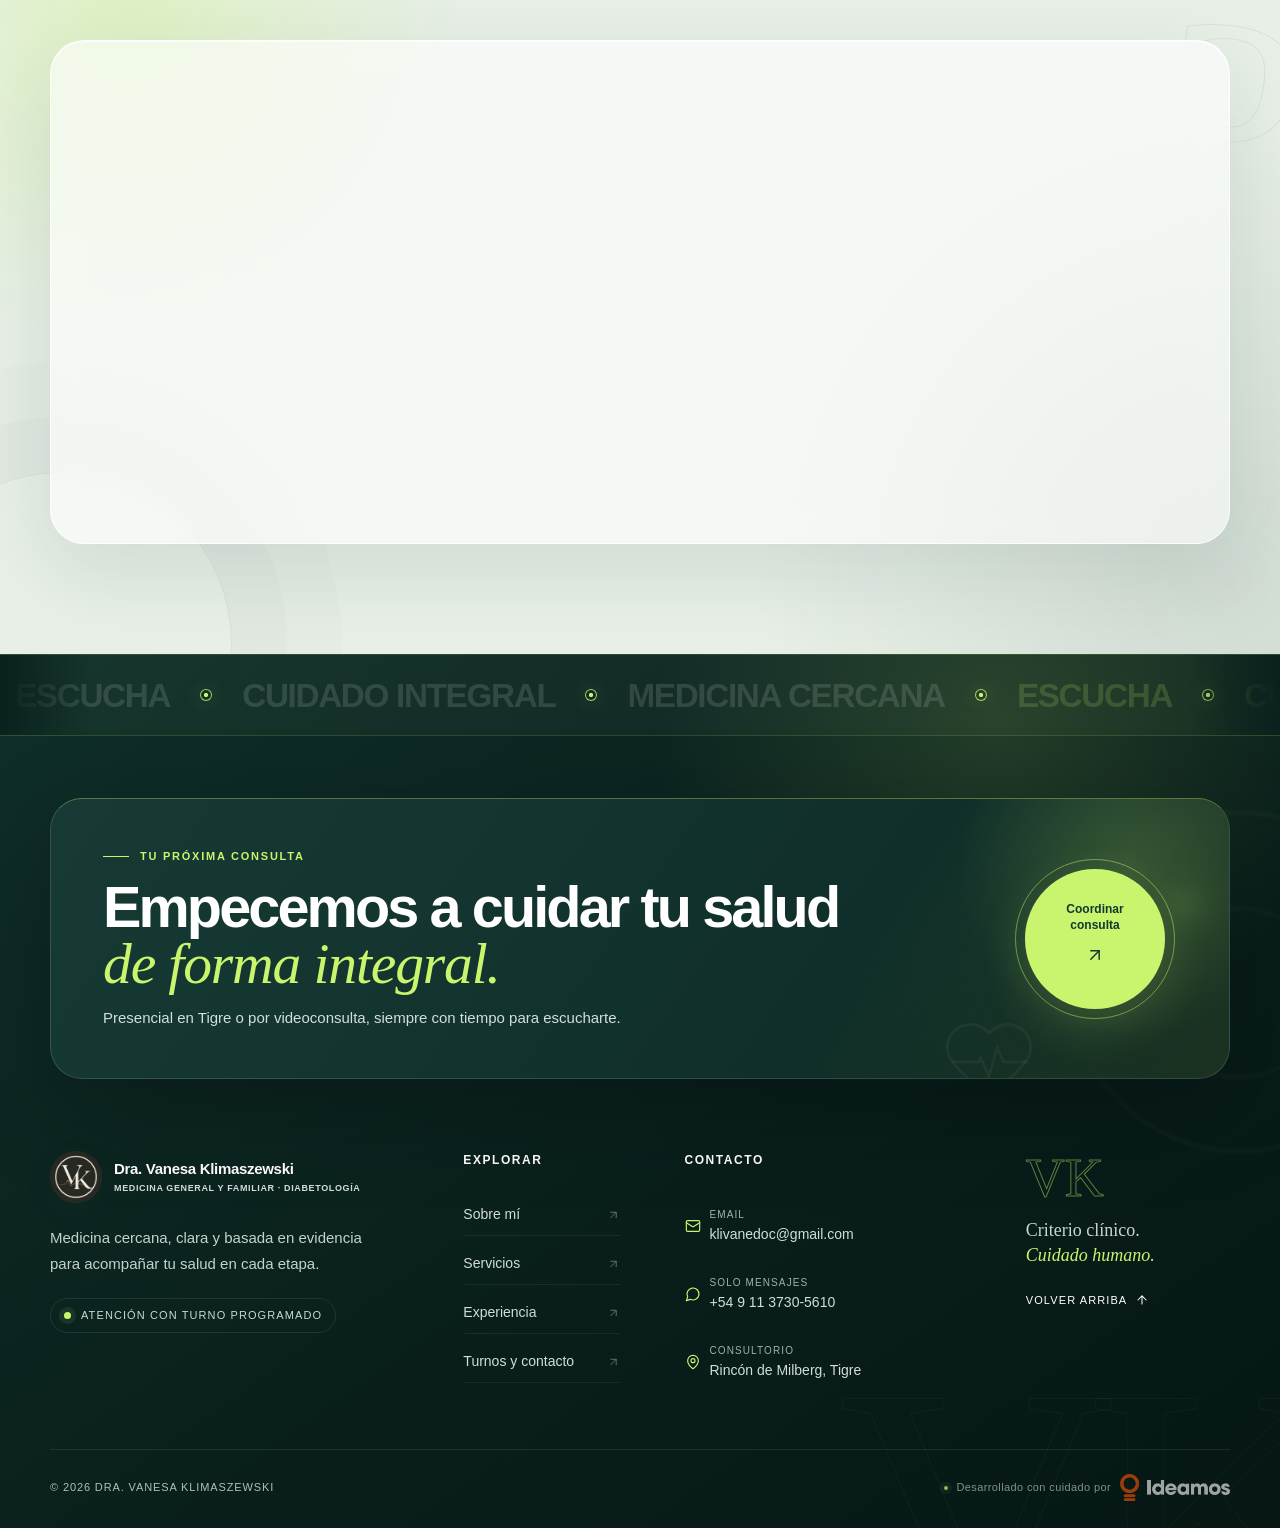
==== commit 9fdd82cb: "Harden contact handling and optimize static site delivery" ====
--- a/index.html
+++ b/index.html
@@ -11,7 +11,7 @@
 <meta name="creator" content="Estudio Ideamos">
 <meta name="theme-color" content="#173a35">
 <meta name="referrer" content="strict-origin-when-cross-origin">
-<meta http-equiv="Content-Security-Policy" content="default-src 'self'; base-uri 'self'; object-src 'none'; frame-ancestors 'none'; form-action 'self' mailto: https://formularios.doctoravanesaklima.com.ar; connect-src 'self' https://formularios.doctoravanesaklima.com.ar; img-src 'self' data:; script-src 'self' 'unsafe-inline'; style-src 'self' 'unsafe-inline'; upgrade-insecure-requests">
+<meta http-equiv="Content-Security-Policy" content="default-src 'self'; base-uri 'none'; object-src 'none'; form-action 'self' mailto: https://formularios.doctoravanesaklima.com.ar; connect-src 'self' https://formularios.doctoravanesaklima.com.ar; img-src 'self' data:; script-src 'self' 'sha256-XxOybAOTtSAJmh4SZ7unlpG8D+zkmgVb2PF1aADOyyE='; style-src 'self' 'unsafe-inline'; upgrade-insecure-requests">
 <link rel="canonical" href="https://doctoravanesaklima.com.ar/">
 <link rel="alternate" type="text/plain" href="https://doctoravanesaklima.com.ar/llms.txt" title="Información del sitio para asistentes de IA">
 <link rel="sitemap" type="application/xml" href="https://doctoravanesaklima.com.ar/sitemap.xml">
@@ -31,10 +31,10 @@
 <meta name="twitter:image" content="https://doctoravanesaklima.com.ar/assets/dra-vanesa-real-2026.jpg">
 <link rel="icon" href="assets/logo-vk-premium.png">
 <link rel="preload" as="image" href="assets/dra-vanesa-real-2026.jpg" type="image/jpeg" fetchpriority="high">
-<link rel="stylesheet" href="mednix.css?v=20260923-mobile">
+<link rel="stylesheet" href="mednix.css?v=20260930-1">
 <script type="application/ld+json">{"@context":"https://schema.org","@graph":[{"@type":["Physician","MedicalClinic"],"@id":"https://doctoravanesaklima.com.ar/#consultorio","name":"Dra. Vanesa Klimaszewski","url":"https://doctoravanesaklima.com.ar/","image":"https://doctoravanesaklima.com.ar/assets/dra-vanesa-real-2026.jpg","email":"mailto:klivanedoc@gmail.com","telephone":"+54 9 11 3730-5610","address":{"@type":"PostalAddress","streetAddress":"Caracas 1480","addressLocality":"Rincón de Milberg","addressRegion":"Buenos Aires","addressCountry":"AR"},"areaServed":{"@type":"City","name":"Tigre"},"medicalSpecialty":["Medicina General","Medicina Familiar","Diabetología"],"availableService":[{"@type":"Service","name":"Medicina general y familiar"},{"@type":"Service","name":"Atención y seguimiento de diabetes"},{"@type":"Service","name":"Médica de cabecera PAMI"},{"@type":"Service","name":"Videoconsultas"},{"@type":"Service","name":"Domicilios programados en Tigre"}]},{"@type":"WebSite","@id":"https://doctoravanesaklima.com.ar/#sitio","url":"https://doctoravanesaklima.com.ar/","name":"Dra. Vanesa Klimaszewski","inLanguage":"es-AR","publisher":{"@id":"https://doctoravanesaklima.com.ar/#consultorio"},"creator":{"@type":"Organization","name":"Estudio Ideamos","url":"https://ideamos.com.ar/"}}]}</script>
-<script src="assets/lucide.min.js" defer></script>
-<script src="script.js?v=20260922-2" defer></script>
+<script src="assets/icons.js?v=20260929-1" defer></script>
+<script src="script.js?v=20260929-1" defer></script>
 </head>
 <body>
 <a class="skip-link" href="#contenido">Ir al contenido</a>
@@ -92,7 +92,7 @@
 <section class="section clinic-gallery" id="consultorio"><div class="container"><div class="clinic-gallery-head" data-reveal><div><div class="section-label">El espacio de consulta</div><h2>Un lugar simple para conversar <em>con tranquilidad.</em></h2></div><p>Atención presencial en Rincón de Milberg, en un entorno cercano, reservado y con turnos programados.</p></div><div class="clinic-gallery-grid"><figure class="clinic-gallery-main" data-reveal><img src="assets/consultorio-real-escritorio.jpg" alt="Consultorio de la Dra. Vanesa con su escritorio y mobiliario real" width="960" height="1280" loading="lazy" decoding="async"><figcaption><span>El consultorio</span><strong>Un espacio pensado para escucharte</strong></figcaption></figure><figure data-reveal><img src="assets/consultorio-real-pasillo.jpg" alt="Pasillo real del consultorio" width="960" height="1280" loading="lazy" decoding="async"><figcaption><span>Turnos programados</span><strong>Espera breve y organizada</strong></figcaption></figure><figure data-reveal><img src="assets/consultorio-real-espera.jpg" alt="Espacio de consulta cálido y reservado" width="960" height="1280" loading="lazy" decoding="async"><figcaption><span>Atención personalizada</span><strong>Un espacio cercano y reservado</strong></figcaption></figure></div></div></section>
 <section class="section appointment" id="contacto"><div class="container appointment-heading" data-reveal><div><div class="section-label">Turnos y contacto</div><h2>El primer paso puede ser <em>muy simple.</em></h2></div><p class="appointment-intro">Completá el formulario y tu consulta llegará directamente a la Dra. Vanesa. También podés escribir por WhatsApp.</p></div><div class="container appointment-grid">
 <aside class="contact-aside" data-reveal><img src="assets/consultorio-real-escritorio.jpg" alt="Consultorio real de la Dra. Vanesa Klimaszewski" width="960" height="1280" loading="lazy" decoding="async"><div class="aside-overlay"></div><div class="aside-content"><p>Atención programada</p><h3>Presencial en Tigre o por videoconsulta.</h3><ul><li><i data-lucide="map-pin"></i><span>Caracas 1480<br>Rincón de Milberg, Tigre</span></li><li><i data-lucide="mail"></i><a href="mailto:klivanedoc@gmail.com">klivanedoc@gmail.com</a></li><li><i data-lucide="message-circle"></i><a href="https://wa.me/5491137305610?text=Hola%20Dra.%20Vanesa%2C%20quisiera%20consultar%20por%20un%20turno." target="_blank" rel="noopener noreferrer">+54 9 11 3730-5610</a></li></ul><small>La comunicación telefónica es únicamente por mensaje.</small></div></aside>
-<div class="form-panel" data-reveal><div class="form-title"><span><i data-lucide="calendar-heart"></i></span><div><small>Formulario de contacto</small><h3>Contame qué necesitás</h3></div></div><form id="contact-form" action="https://formularios.doctoravanesaklima.com.ar/contacto.php" method="post" enctype="text/plain" data-endpoint="https://formularios.doctoravanesaklima.com.ar/contacto.php"><div class="honeypot" aria-hidden="true"><label>No completar este campo<input type="text" name="website" tabindex="-1" autocomplete="off"></label></div><input type="hidden" name="form_started_at" value=""><div class="form-grid"><label>Nombre y apellido<input type="text" name="Nombre" autocomplete="name" placeholder="Tu nombre" minlength="3" maxlength="90" required></label><label>Email<input type="email" name="email" autocomplete="email" placeholder="nombre@email.com" maxlength="190" required></label><label>Teléfono<input type="tel" name="Teléfono" autocomplete="tel" placeholder="11 0000 0000" minlength="6" maxlength="30" inputmode="tel" required></label><label>Motivo de consulta<select name="Motivo" required><option value="" selected disabled>Seleccioná una opción</option><option>Medicina familiar</option><option>Diabetes</option><option>PAMI</option><option>Videoconsulta</option><option>Domicilio en Tigre</option><option>Recetas particulares</option><option>Otra consulta</option></select></label><label class="full">Mensaje<textarea name="Mensaje" rows="4" placeholder="Contame brevemente el motivo de tu consulta" minlength="10" maxlength="2500" required></textarea></label></div><button class="button button-dark submit-button" type="submit">Enviar consulta <i data-lucide="send"></i></button><p class="form-status" id="form-status" role="status" aria-live="polite"></p><p class="form-note"><i data-lucide="lock-keyhole"></i> Tus datos se usan únicamente para responder este mensaje.</p></form></div>
+<div class="form-panel" data-reveal><div class="form-title"><span><i data-lucide="calendar-heart"></i></span><div><small>Formulario de contacto</small><h3>Contame qué necesitás</h3></div></div><form id="contact-form" action="https://formularios.doctoravanesaklima.com.ar/contacto.php" method="post" enctype="application/x-www-form-urlencoded" data-endpoint="https://formularios.doctoravanesaklima.com.ar/contacto.php"><div class="honeypot" aria-hidden="true"><label>No completar este campo<input type="text" name="website" tabindex="-1" autocomplete="off"></label></div><input type="hidden" name="form_started_at" value=""><div class="form-grid"><label>Nombre y apellido<input type="text" name="Nombre" autocomplete="name" placeholder="Tu nombre" minlength="3" maxlength="90" required></label><label>Email<input type="email" name="email" autocomplete="email" placeholder="nombre@email.com" maxlength="190" required></label><label>Teléfono<input type="tel" name="Teléfono" autocomplete="tel" placeholder="11 0000 0000" minlength="6" maxlength="30" inputmode="tel" required></label><label>Motivo de consulta<select name="Motivo" required><option value="" selected disabled>Seleccioná una opción</option><option>Medicina familiar</option><option>Diabetes</option><option>PAMI</option><option>Videoconsulta</option><option>Domicilio en Tigre</option><option>Recetas particulares</option><option>Otra consulta</option></select></label><label class="full">Mensaje<textarea name="Mensaje" rows="4" placeholder="Contame brevemente el motivo de tu consulta" minlength="10" maxlength="2500" required></textarea></label></div><button class="button button-dark submit-button" type="submit">Enviar consulta <i data-lucide="send"></i></button><p class="form-status" id="form-status" role="status" aria-live="polite"></p><p class="form-note"><i data-lucide="lock-keyhole"></i> Tus datos se usan únicamente para responder este mensaje.</p></form></div>
 </div></section>
 <section class="section faq" id="preguntas"><div class="container faq-grid"><div class="faq-intro" data-reveal><div class="section-label">Preguntas frecuentes</div><h2>Antes de tu <em>consulta.</em></h2><p>La información práctica que necesitás para coordinar tu atención con tranquilidad.</p><a class="button button-outline" href="https://wa.me/5491137305610?text=Hola%20Dra.%20Vanesa%2C%20quisiera%20hacer%20una%20consulta." target="_blank" rel="noopener noreferrer">Preguntar por WhatsApp <i data-lucide="arrow-up-right"></i></a></div><div class="faq-list" data-reveal><details open><summary>¿Cómo solicito un turno?<span><i data-lucide="plus"></i></span></summary><p>Podés completar el formulario o escribir por WhatsApp al +54 9 11 3730-5610. La comunicación es únicamente por mensaje.</p></details><details><summary>¿Las consultas pueden ser virtuales?<span><i data-lucide="plus"></i></span></summary><p>Sí. Si el motivo no requiere examen físico, se puede coordinar una videoconsulta.</p></details><details><summary>¿Realizás atención a domicilio?<span><i data-lucide="plus"></i></span></summary><p>Sí, se coordinan domicilios programados en Tigre para personas con dificultad para trasladarse.</p></details><details><summary>¿Dónde es la atención presencial?<span><i data-lucide="plus"></i></span></summary><p>En Caracas 1480, Rincón de Milberg, Tigre, siempre con turno programado.</p></details></div></div></section>
 </main>
--- a/mednix.css
+++ b/mednix.css
@@ -1,4 +1,4 @@
-@import url('https://fonts.googleapis.com/css2?family=DM+Serif+Display:ital@0;1&family=Manrope:wght@400;500;600;700;800;900&display=swap');
+
 :root{--ink:#163631;--ink-2:#234a43;--lime:#c8f56d;--sage:#dfeadf;--mint:#edf4ed;--cream:#f7f8f3;--white:#fff;--text:#22312e;--muted:#66746f;--line:rgba(22,54,49,.13);--shadow:0 24px 70px rgba(23,58,53,.14);--radius:28px;--serif:'DM Serif Display',Georgia,serif;--sans:'Manrope',Arial,sans-serif}
 *{box-sizing:border-box}html{scroll-behavior:smooth;scroll-padding-top:100px}body{margin:0;background:var(--cream);color:var(--text);font-family:var(--sans);font-size:16px;line-height:1.65;overflow-x:hidden}body::selection{background:var(--lime);color:var(--ink)}img{display:block;max-width:100%}a{color:inherit;text-decoration:none}button,input,select,textarea{font:inherit}button,a{tap-highlight-color:transparent}.container{width:min(1180px,calc(100% - 48px));margin-inline:auto}.skip-link{position:fixed;top:10px;left:10px;z-index:1000;background:#fff;padding:10px 16px;transform:translateY(-150%)}.skip-link:focus{transform:none}.topbar{background:var(--ink);color:#dcebe7;font-size:12px}.topbar-inner{height:38px;display:flex;align-items:center;justify-content:space-between}.topbar p,.topbar-inner>div,.topbar a{display:flex;align-items:center;gap:8px;margin:0}.topbar-inner>div{gap:28px}.topbar svg{width:14px}.topbar p span{width:7px;height:7px;border-radius:50%;background:var(--lime);box-shadow:0 0 0 5px rgba(200,245,109,.11)}
 .site-header{height:88px;background:rgba(255,255,255,.94);position:relative;z-index:50;transition:.35s;backdrop-filter:blur(14px)}.site-header.is-scrolled{position:fixed;inset:0 0 auto;height:76px;box-shadow:0 10px 35px rgba(16,47,42,.1)}.header-inner{height:100%;display:flex;align-items:center;justify-content:space-between;gap:28px}.brand{display:flex;align-items:center;gap:12px}.brand-mark{width:52px;height:52px;display:grid;place-items:center;border-radius:50%;background:var(--ink);overflow:hidden;box-shadow:0 8px 22px rgba(22,54,49,.19)}.brand-mark img{width:100%;height:100%;object-fit:cover}.brand>span:last-child{display:flex;flex-direction:column;line-height:1.18}.brand strong{font-size:15px;letter-spacing:-.02em}.brand strong b{font-weight:800}.brand small{text-transform:uppercase;letter-spacing:.15em;color:#78847f;font-size:8px;font-weight:700;margin-top:5px}.main-nav{display:flex;align-items:center;gap:32px;font-size:13px;font-weight:700}.main-nav a{position:relative;padding:28px 0}.main-nav a::after{content:'';position:absolute;left:0;bottom:22px;width:100%;height:2px;background:var(--ink);transform:scaleX(0);transform-origin:right;transition:transform .25s}.main-nav a:hover::after{transform:scaleX(1);transform-origin:left}.menu-close,.menu-toggle{display:none;border:0;background:none}.header-cta,.button{display:inline-flex;align-items:center;justify-content:center;gap:16px;border:0;border-radius:999px;font-weight:800;transition:transform .25s,background .25s,box-shadow .25s}.header-cta{background:var(--lime);padding:11px 12px 11px 22px;font-size:12px}.header-cta svg,.button svg{width:18px}.header-cta>svg{box-sizing:content-box;padding:9px;border-radius:50%;background:var(--ink);color:#fff}.header-cta:hover,.button:hover{transform:translateY(-3px);box-shadow:0 14px 28px rgba(22,54,49,.15)}
@@ -763,12 +763,3 @@
   .premium-footer .footer-bottom>.ideamos-credit .ideamos-credit-copy{font-size:10px!important}
   .premium-footer .footer-bottom>.ideamos-credit img{width:102px!important}
 }
-
-/* Center the mobile hero without changing desktop or form layouts. */
-@media (max-width: 767px) {
-  .hero-copy{text-align:center;margin-inline:auto}
-  .hero-copy h1,.hero-copy>p{margin-inline:auto}
-  .hero-copy .kicker,.hero-actions,.hero-copy .trust-row{justify-content:center}
-  .hero-actions a{justify-content:center;min-height:44px}
-
-}
